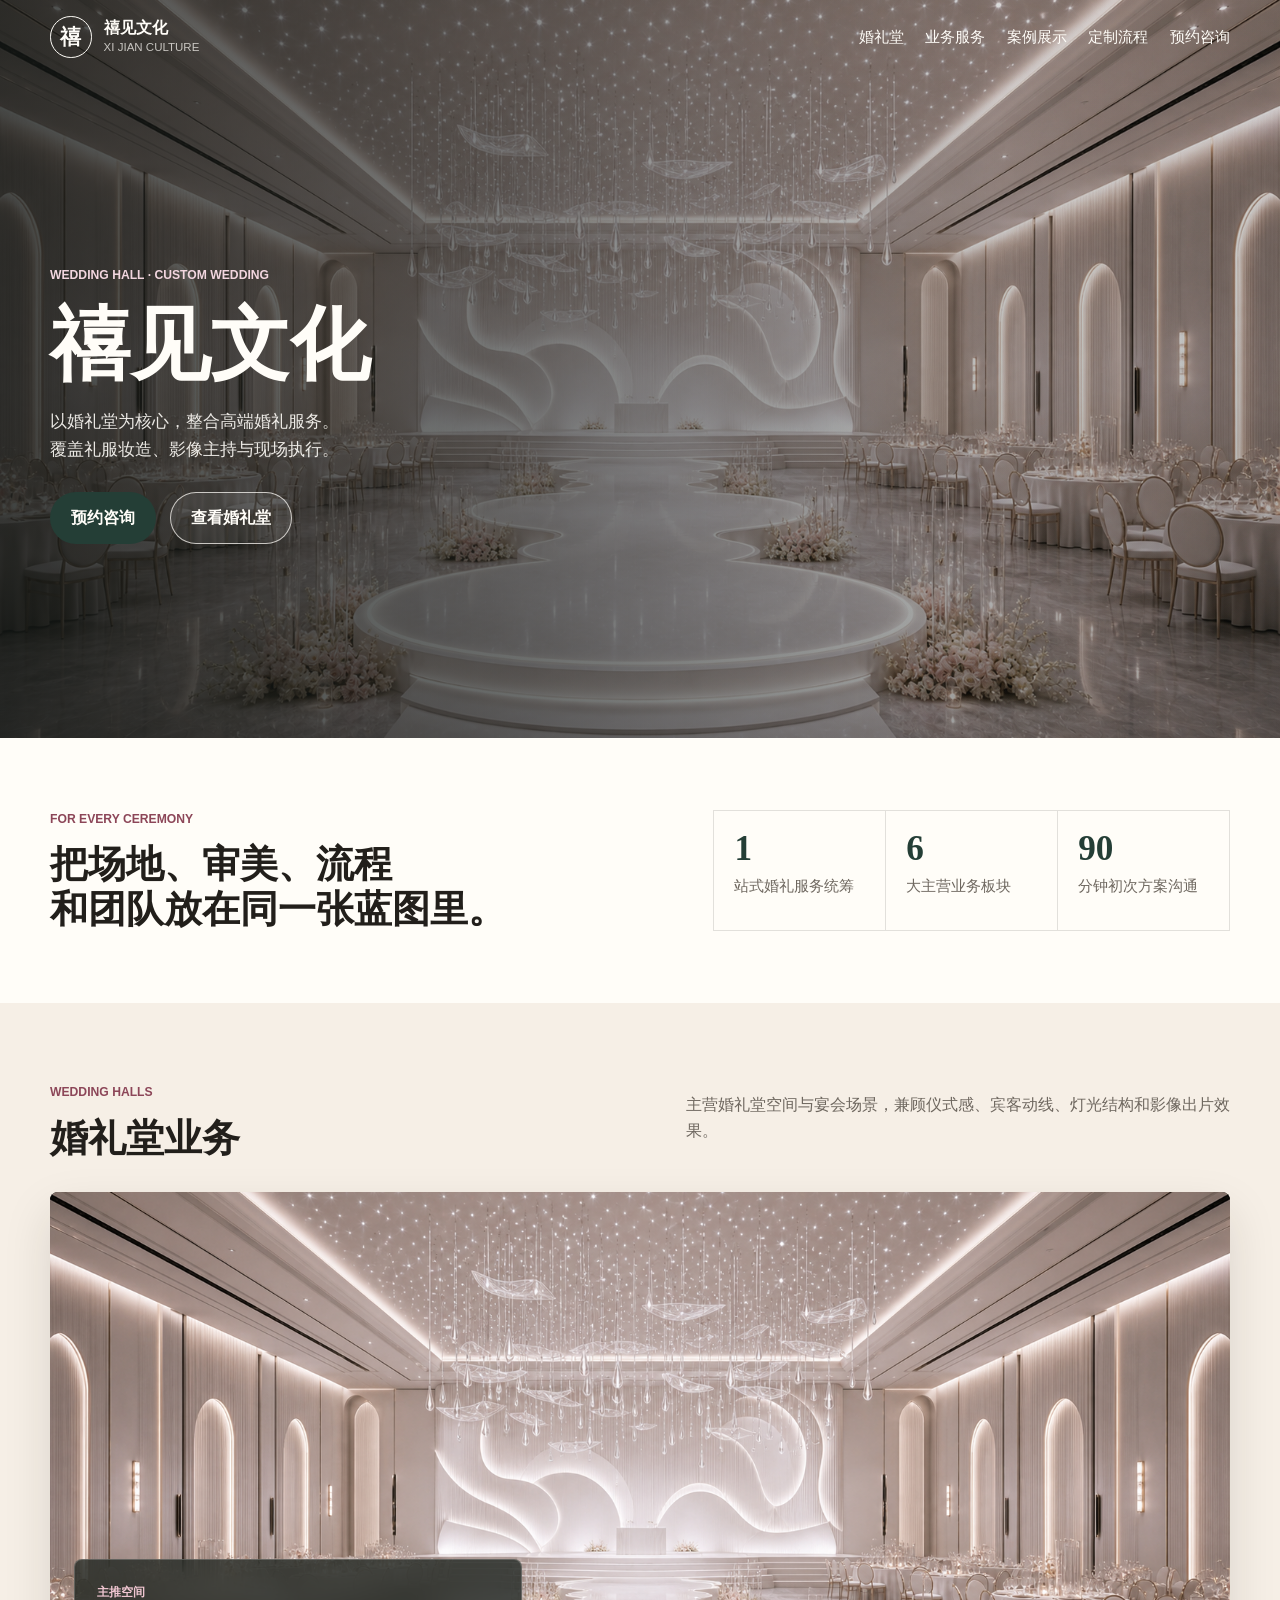
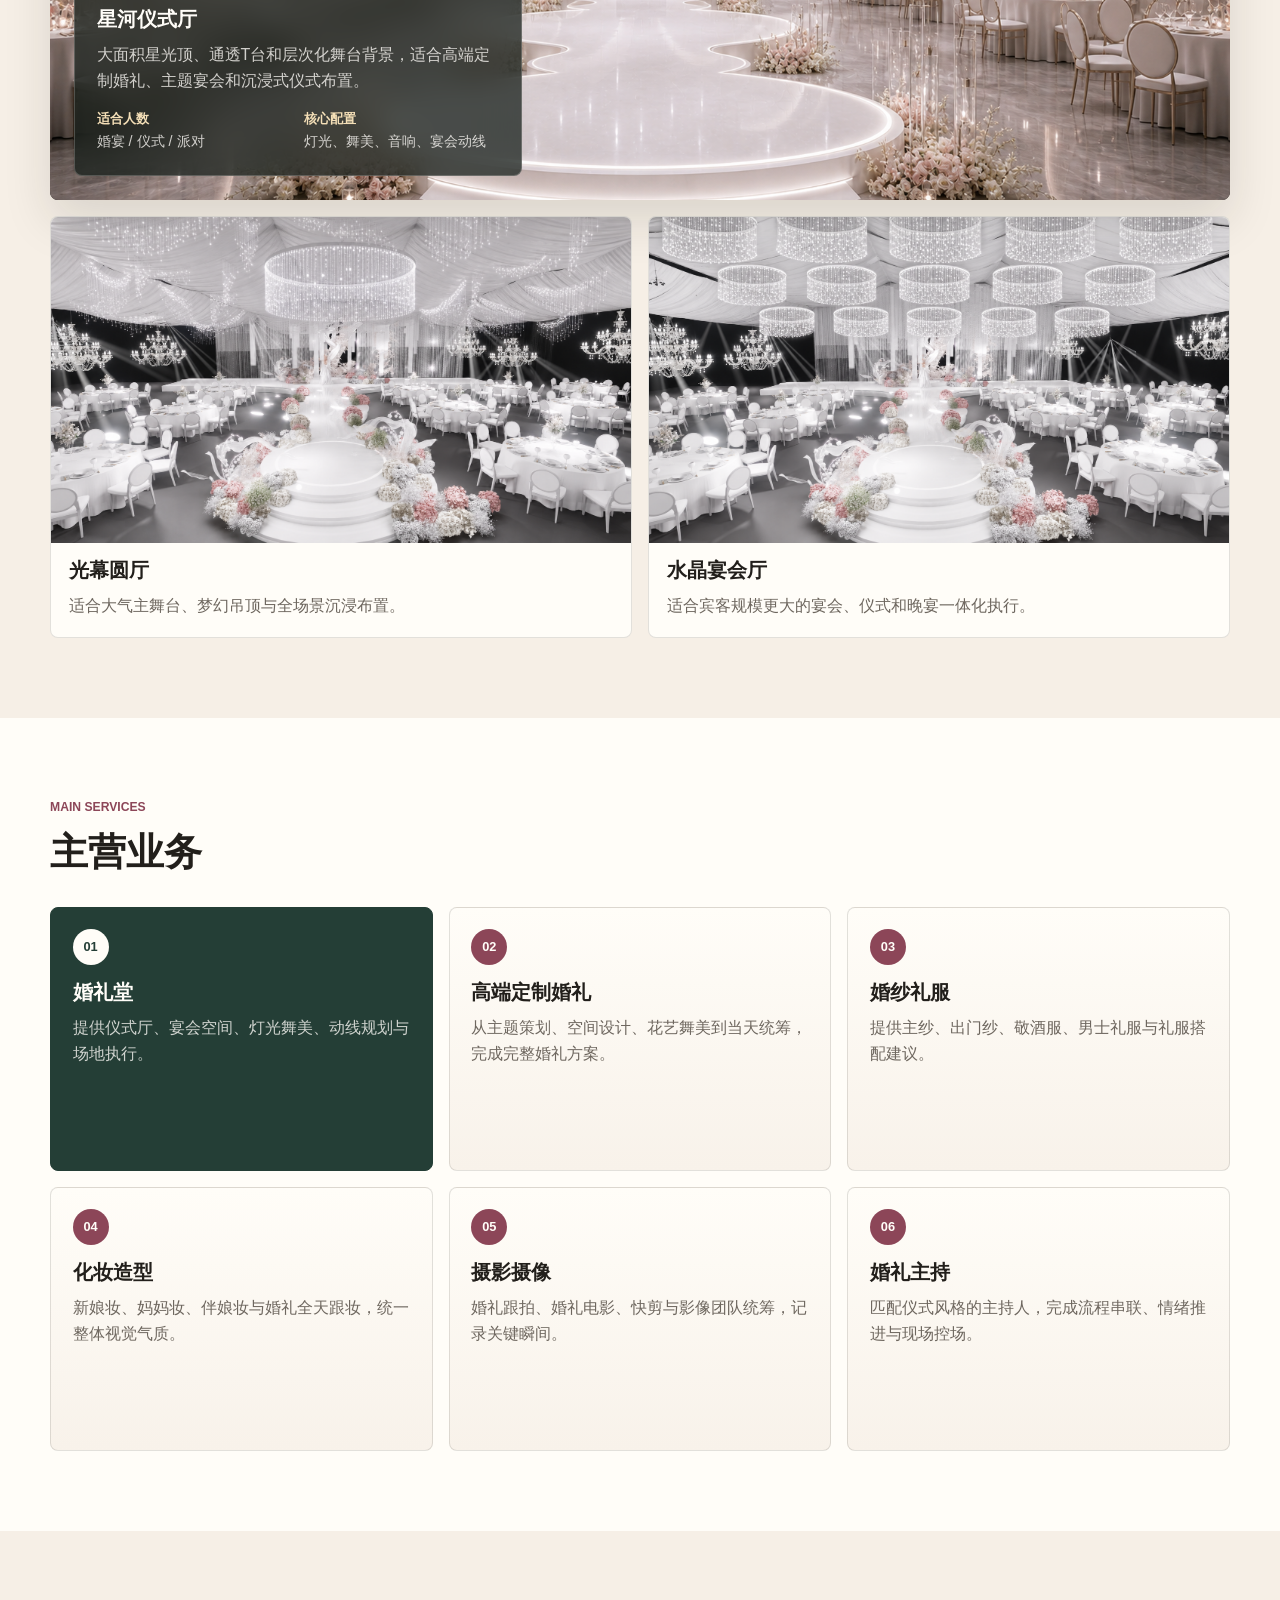
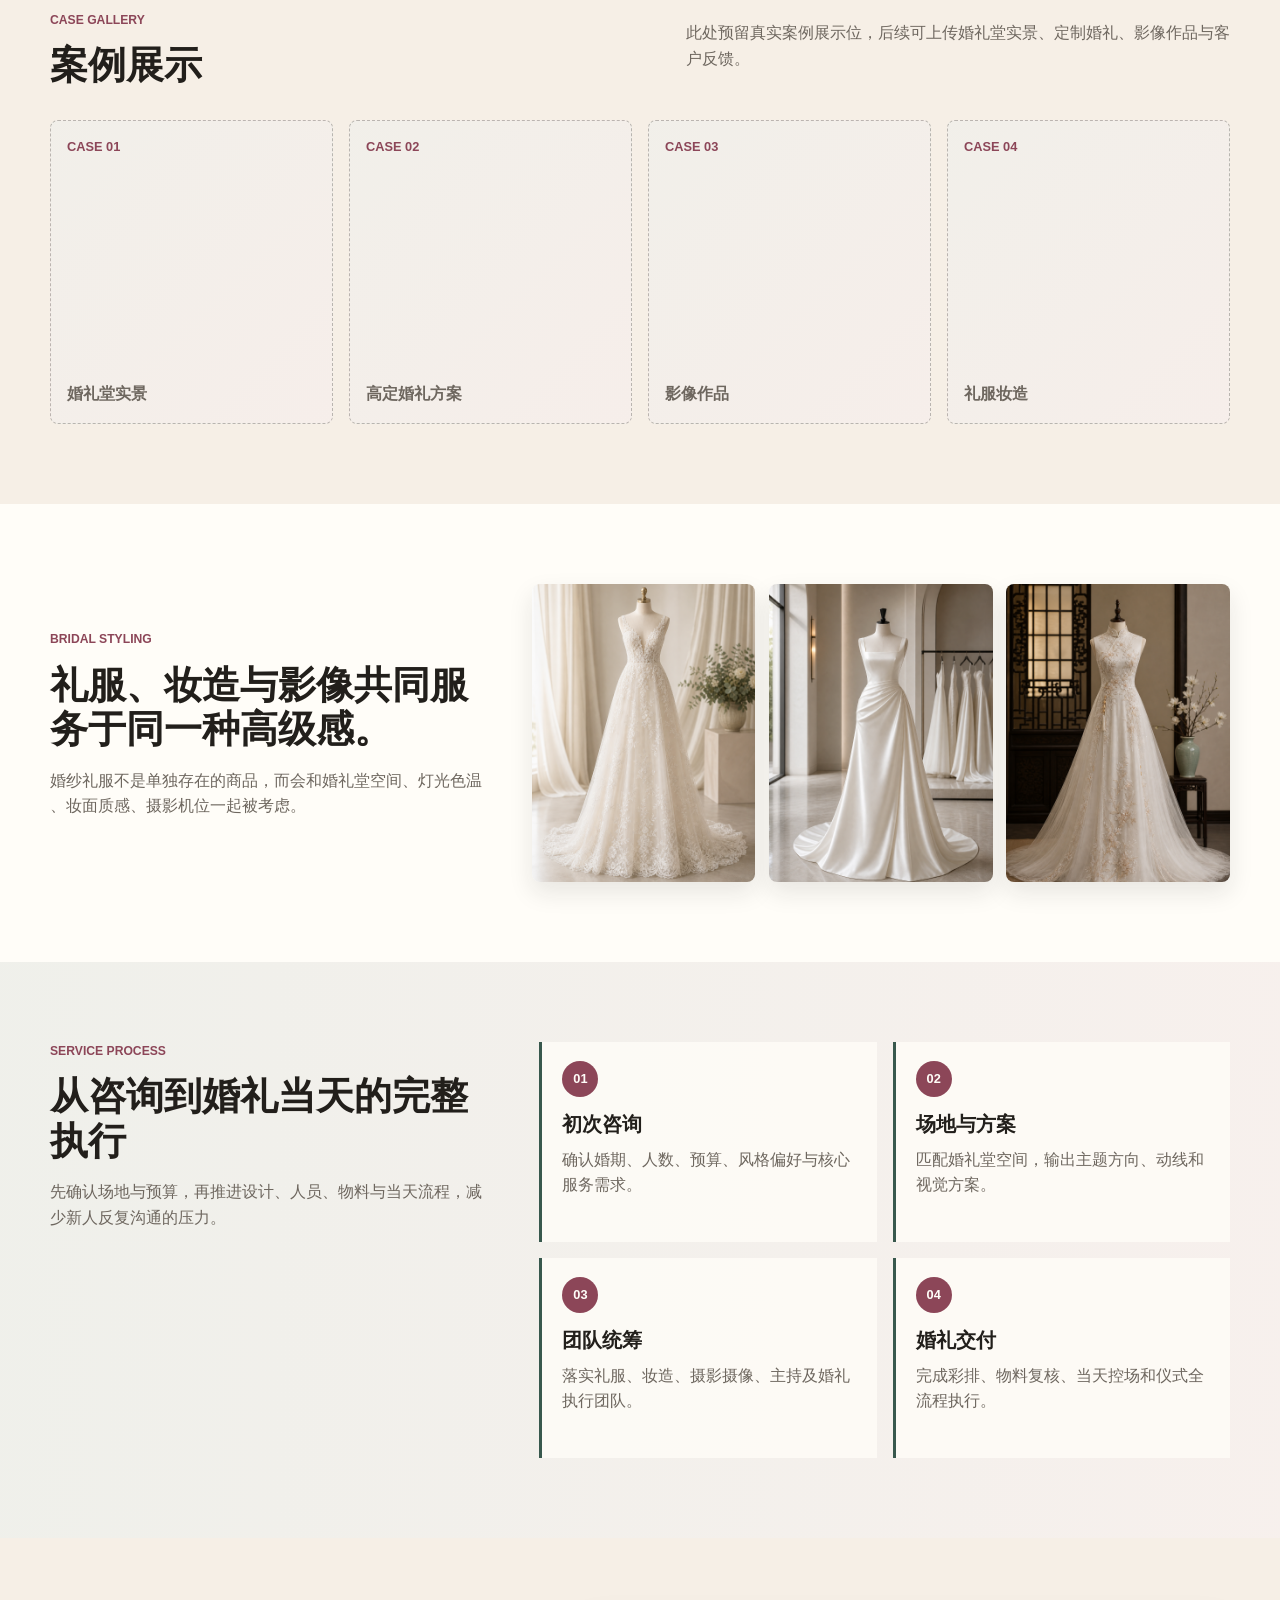
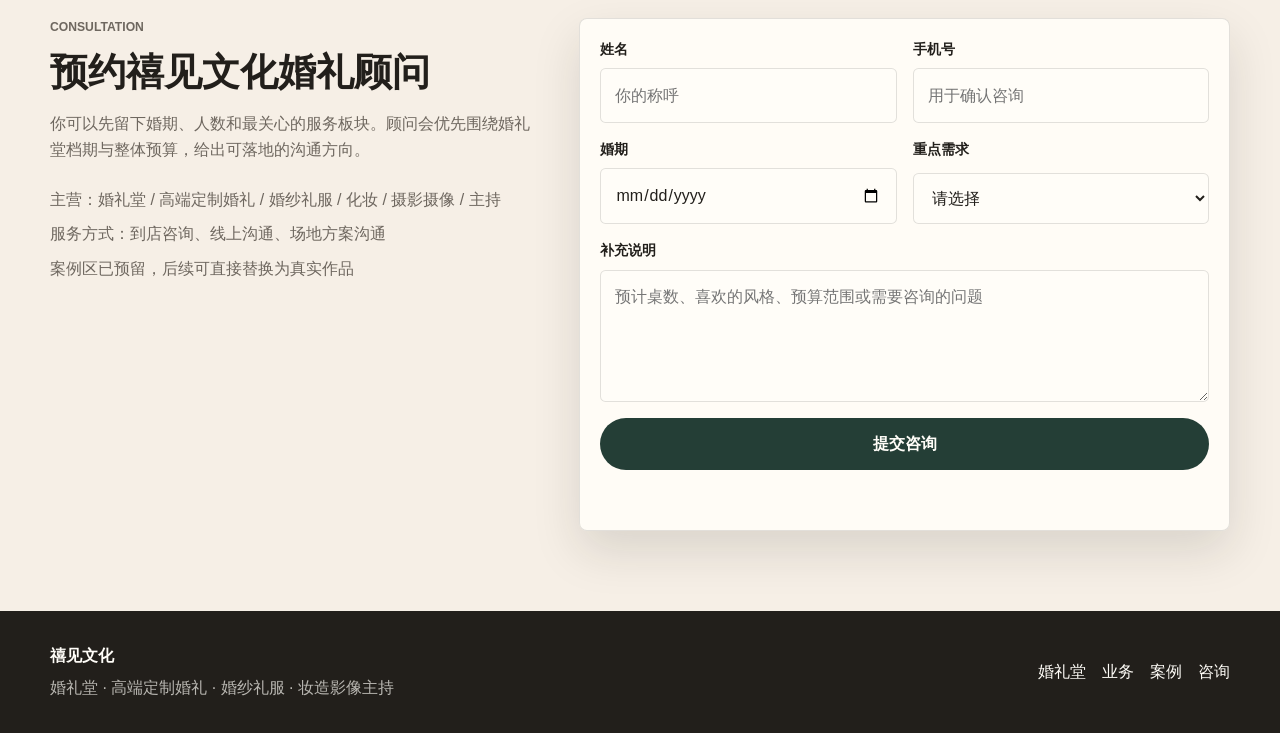
==== index.html @ c5f9b3da "Build Xijian Culture wedding website" ====
<!doctype html>
<html lang="zh-CN">
  <head>
    <meta charset="UTF-8" />
    <meta name="viewport" content="width=device-width, initial-scale=1.0" />
    <meta
      name="description"
      content="禧见文化官网，主营婚礼堂、高端定制婚礼、婚纱礼服、化妆、摄影摄像与婚礼主持。"
    />
    <title>禧见文化 | 婚礼堂与高端定制婚礼</title>
    <link rel="stylesheet" href="styles.css" />
  </head>
  <body>
    <header class="site-header" data-header>
      <a class="brand" href="#home" aria-label="禧见文化首页">
        <span class="brand-mark">禧</span>
        <span>
          <strong>禧见文化</strong>
          <small>XI JIAN CULTURE</small>
        </span>
      </a>

      <button class="nav-toggle" type="button" aria-label="打开导航" aria-expanded="false" data-nav-toggle>
        <span></span>
        <span></span>
      </button>

      <nav class="site-nav" data-nav>
        <a href="#venues">婚礼堂</a>
        <a href="#services">业务服务</a>
        <a href="#cases">案例展示</a>
        <a href="#process">定制流程</a>
        <a href="#appointment">预约咨询</a>
      </nav>
    </header>

    <main id="home">
      <section class="hero" aria-label="禧见文化婚礼堂">
        <div class="hero-media" aria-hidden="true"></div>
        <div class="hero-content">
          <p class="eyebrow">Wedding Hall · Custom Wedding</p>
          <h1>禧见文化</h1>
          <p class="hero-lead">
            <span>以婚礼堂为核心，整合高端婚礼服务。</span>
            <span>覆盖礼服妆造、影像主持与现场执行。</span>
          </p>
          <div class="hero-actions">
            <a class="button primary" href="#appointment">预约咨询</a>
            <a class="button ghost" href="#venues">查看婚礼堂</a>
          </div>
        </div>
      </section>

      <section class="intro section-wrap" aria-label="品牌定位">
        <div class="intro-copy">
          <p class="eyebrow">For Every Ceremony</p>
          <h2>
            <span>把场地、审美、流程</span>
            <span>和团队放在同一张蓝图里。</span>
          </h2>
        </div>
        <div class="intro-grid" aria-label="业务优势">
          <div>
            <strong>1</strong>
            <span>站式婚礼服务统筹</span>
          </div>
          <div>
            <strong>6</strong>
            <span>大主营业务板块</span>
          </div>
          <div>
            <strong>90</strong>
            <span>分钟初次方案沟通</span>
          </div>
        </div>
      </section>

      <section class="venues" id="venues">
        <div class="section-wrap">
          <div class="section-heading">
            <div>
              <p class="eyebrow">Wedding Halls</p>
              <h2>婚礼堂业务</h2>
            </div>
            <p class="section-note">
              主营婚礼堂空间与宴会场景，兼顾仪式感、宾客动线、灯光结构和影像出片效果。
            </p>
          </div>

          <div class="venue-feature">
            <img src="assets/wedding-hall-korean-acrylic-foam-clean-gpt-image2.png" alt="禧见文化婚礼堂主厅" />
            <div class="venue-panel">
              <span>主推空间</span>
              <h3>星河仪式厅</h3>
              <p>
                大面积星光顶、通透T台和层次化舞台背景，适合高端定制婚礼、主题宴会和沉浸式仪式布置。
              </p>
              <dl>
                <div>
                  <dt>适合人数</dt>
                  <dd>婚宴 / 仪式 / 派对</dd>
                </div>
                <div>
                  <dt>核心配置</dt>
                  <dd>灯光、舞美、音响、宴会动线</dd>
                </div>
              </dl>
            </div>
          </div>

          <div class="venue-grid">
            <article>
              <img src="assets/wedding-main-5m-round-irregular-fiber-lights.png" alt="圆形光幕婚礼堂场景" />
              <h3>光幕圆厅</h3>
              <p>适合大气主舞台、梦幻吊顶与全场景沉浸布置。</p>
            </article>
            <article>
              <img src="assets/wedding-18-round-fiber-optic-chandeliers-ai.png" alt="多组水晶吊灯婚礼堂" />
              <h3>水晶宴会厅</h3>
              <p>适合宾客规模更大的宴会、仪式和晚宴一体化执行。</p>
            </article>
          </div>
        </div>
      </section>

      <section class="services" id="services">
        <div class="section-wrap">
          <div class="section-heading compact">
            <p class="eyebrow">Main Services</p>
            <h2>主营业务</h2>
          </div>

          <div class="service-grid">
            <article class="service-card featured">
              <span class="service-icon">01</span>
              <h3>婚礼堂</h3>
              <p>提供仪式厅、宴会空间、灯光舞美、动线规划与场地执行。</p>
            </article>
            <article class="service-card">
              <span class="service-icon">02</span>
              <h3>高端定制婚礼</h3>
              <p>从主题策划、空间设计、花艺舞美到当天统筹，完成完整婚礼方案。</p>
            </article>
            <article class="service-card">
              <span class="service-icon">03</span>
              <h3>婚纱礼服</h3>
              <p>提供主纱、出门纱、敬酒服、男士礼服与礼服搭配建议。</p>
            </article>
            <article class="service-card">
              <span class="service-icon">04</span>
              <h3>化妆造型</h3>
              <p>新娘妆、妈妈妆、伴娘妆与婚礼全天跟妆，统一整体视觉气质。</p>
            </article>
            <article class="service-card">
              <span class="service-icon">05</span>
              <h3>摄影摄像</h3>
              <p>婚礼跟拍、婚礼电影、快剪与影像团队统筹，记录关键瞬间。</p>
            </article>
            <article class="service-card">
              <span class="service-icon">06</span>
              <h3>婚礼主持</h3>
              <p>匹配仪式风格的主持人，完成流程串联、情绪推进与现场控场。</p>
            </article>
          </div>
        </div>
      </section>

      <section class="cases" id="cases">
        <div class="section-wrap">
          <div class="section-heading">
            <div>
              <p class="eyebrow">Case Gallery</p>
              <h2>案例展示</h2>
            </div>
            <p class="section-note">此处预留真实案例展示位，后续可上传婚礼堂实景、定制婚礼、影像作品与客户反馈。</p>
          </div>

          <div class="case-grid" aria-label="案例预留展示位">
            <article class="case-placeholder">
              <span>CASE 01</span>
              <strong>婚礼堂实景</strong>
            </article>
            <article class="case-placeholder">
              <span>CASE 02</span>
              <strong>高定婚礼方案</strong>
            </article>
            <article class="case-placeholder">
              <span>CASE 03</span>
              <strong>影像作品</strong>
            </article>
            <article class="case-placeholder">
              <span>CASE 04</span>
              <strong>礼服妆造</strong>
            </article>
          </div>
        </div>
      </section>

      <section class="attire" aria-label="婚纱礼服展示">
        <div class="section-wrap attire-layout">
          <div>
            <p class="eyebrow">Bridal Styling</p>
            <h2>礼服、妆造与影像共同服务于同一种高级感。</h2>
            <p class="section-note">
              婚纱礼服不是单独存在的商品，而会和婚礼堂空间、灯光色温、妆面质感、摄影机位一起被考虑。
            </p>
          </div>
          <div class="attire-strip">
            <img src="assets/collection-lace.png" alt="蕾丝婚纱礼服" />
            <img src="assets/collection-satin.png" alt="缎面婚纱礼服" />
            <img src="assets/collection-oriental.png" alt="东方风格婚纱礼服" />
          </div>
        </div>
      </section>

      <section class="process" id="process">
        <div class="section-wrap process-layout">
          <div>
            <p class="eyebrow">Service Process</p>
            <h2>从咨询到婚礼当天的完整执行</h2>
            <p class="section-note">
              先确认场地与预算，再推进设计、人员、物料与当天流程，减少新人反复沟通的压力。
            </p>
          </div>
          <div class="timeline">
            <div class="timeline-item">
              <span>01</span>
              <h3>初次咨询</h3>
              <p>确认婚期、人数、预算、风格偏好与核心服务需求。</p>
            </div>
            <div class="timeline-item">
              <span>02</span>
              <h3>场地与方案</h3>
              <p>匹配婚礼堂空间，输出主题方向、动线和视觉方案。</p>
            </div>
            <div class="timeline-item">
              <span>03</span>
              <h3>团队统筹</h3>
              <p>落实礼服、妆造、摄影摄像、主持及婚礼执行团队。</p>
            </div>
            <div class="timeline-item">
              <span>04</span>
              <h3>婚礼交付</h3>
              <p>完成彩排、物料复核、当天控场和仪式全流程执行。</p>
            </div>
          </div>
        </div>
      </section>

      <section class="appointment" id="appointment">
        <div class="section-wrap appointment-layout">
          <div class="appointment-copy">
            <p class="eyebrow">Consultation</p>
            <h2>预约禧见文化婚礼顾问</h2>
            <p>
              你可以先留下婚期、人数和最关心的服务板块。顾问会优先围绕婚礼堂档期与整体预算，给出可落地的沟通方向。
            </p>
            <ul>
              <li>主营：婚礼堂 / 高端定制婚礼 / 婚纱礼服 / 化妆 / 摄影摄像 / 主持</li>
              <li>服务方式：到店咨询、线上沟通、场地方案沟通</li>
              <li>案例区已预留，后续可直接替换为真实作品</li>
            </ul>
          </div>

          <form class="booking-form" data-booking-form>
            <label>
              <span>姓名</span>
              <input type="text" name="name" autocomplete="name" placeholder="你的称呼" required />
            </label>
            <label>
              <span>手机号</span>
              <input type="tel" name="phone" autocomplete="tel" placeholder="用于确认咨询" required />
            </label>
            <label>
              <span>婚期</span>
              <input type="date" name="weddingDate" required />
            </label>
            <label>
              <span>重点需求</span>
              <select name="service" required>
                <option value="">请选择</option>
                <option>婚礼堂</option>
                <option>高端定制婚礼</option>
                <option>婚纱礼服</option>
                <option>化妆造型</option>
                <option>摄影摄像</option>
                <option>婚礼主持</option>
                <option>一站式婚礼服务</option>
              </select>
            </label>
            <label class="wide">
              <span>补充说明</span>
              <textarea name="message" rows="4" placeholder="预计桌数、喜欢的风格、预算范围或需要咨询的问题"></textarea>
            </label>
            <button class="button primary wide" type="submit">提交咨询</button>
            <p class="form-status" role="status" aria-live="polite" data-form-status></p>
          </form>
        </div>
      </section>
    </main>

    <footer class="site-footer">
      <div class="section-wrap footer-layout">
        <div>
          <strong>禧见文化</strong>
          <p>婚礼堂 · 高端定制婚礼 · 婚纱礼服 · 妆造影像主持</p>
        </div>
        <div class="footer-links">
          <a href="#venues">婚礼堂</a>
          <a href="#services">业务</a>
          <a href="#cases">案例</a>
          <a href="#appointment">咨询</a>
        </div>
      </div>
    </footer>

    <script src="script.js"></script>
  </body>
</html>
---- styles.css ----
:root {
  --paper: #fffdf8;
  --warm: #f6efe6;
  --ink: #221f1b;
  --muted: #6e675f;
  --line: rgba(34, 31, 27, 0.13);
  --jade: #38584d;
  --jade-deep: #243e36;
  --wine: #8c4658;
  --gold: #b78a48;
  --mist: #e7ece8;
  --shadow: 0 1.25rem 3rem rgba(34, 31, 27, 0.13);
}

* {
  box-sizing: border-box;
}

html {
  scroll-behavior: smooth;
}

body {
  margin: 0;
  color: var(--ink);
  background: var(--paper);
  font-family:
    "Microsoft YaHei",
    "PingFang SC",
    "Noto Sans CJK SC",
    Arial,
    sans-serif;
  line-height: 1.62;
  overflow-x: hidden;
}

body,
h1,
h2,
h3,
p,
a,
button,
span,
li,
dd,
dt {
  line-break: anywhere;
  overflow-wrap: anywhere;
}

img {
  display: block;
  max-width: 100%;
}

a {
  color: inherit;
  text-decoration: none;
}

button,
input,
select,
textarea {
  font: inherit;
}

.site-header {
  position: fixed;
  top: 0;
  left: 0;
  right: 0;
  z-index: 20;
  display: flex;
  align-items: center;
  justify-content: space-between;
  gap: 1.5rem;
  padding: 1rem max(1.25rem, calc((100vw - 1180px) / 2));
  color: var(--paper);
  transition:
    background 180ms ease,
    color 180ms ease,
    box-shadow 180ms ease;
}

.site-header.scrolled,
.site-header.open {
  color: var(--ink);
  background: rgba(255, 253, 248, 0.94);
  box-shadow: 0 0.5rem 1.5rem rgba(34, 31, 27, 0.08);
  backdrop-filter: blur(18px);
}

.brand {
  display: inline-flex;
  align-items: center;
  gap: 0.75rem;
  min-width: 0;
}

.brand-mark {
  display: grid;
  width: 2.6rem;
  height: 2.6rem;
  place-items: center;
  border: 1px solid currentColor;
  border-radius: 50%;
  font-family: "Songti SC", "SimSun", serif;
  font-size: 1.3rem;
  font-weight: 700;
}

.brand strong,
.brand small {
  display: block;
  line-height: 1.15;
}

.brand small {
  margin-top: 0.22rem;
  color: currentColor;
  font-size: 0.72rem;
  opacity: 0.72;
}

.site-nav {
  display: flex;
  align-items: center;
  gap: 1.35rem;
  font-size: 0.93rem;
}

.site-nav a {
  position: relative;
  padding: 0.25rem 0;
}

.site-nav a::after {
  position: absolute;
  left: 0;
  right: 0;
  bottom: -0.15rem;
  height: 1px;
  background: currentColor;
  content: "";
  transform: scaleX(0);
  transform-origin: right;
  transition: transform 180ms ease;
}

.site-nav a:hover::after,
.site-nav a:focus-visible::after {
  transform: scaleX(1);
  transform-origin: left;
}

.nav-toggle {
  position: relative;
  display: none;
  width: 2.75rem;
  height: 2.75rem;
  align-items: center;
  justify-content: center;
  border: 1px solid currentColor;
  border-radius: 50%;
  color: inherit;
  background: transparent;
  cursor: pointer;
  appearance: none;
  -webkit-tap-highlight-color: transparent;
}

.nav-toggle span {
  position: absolute;
  left: 50%;
  top: 50%;
  display: block;
  width: 1.25rem;
  height: 2px;
  background: currentColor;
  transition: transform 160ms ease;
}

.nav-toggle span:first-child {
  transform: translate(-50%, -0.24rem);
}

.nav-toggle span:last-child {
  transform: translate(-50%, 0.24rem);
}

.site-header.open .nav-toggle span:first-child {
  transform: translate(-50%, 0) rotate(45deg);
}

.site-header.open .nav-toggle span:last-child {
  transform: translate(-50%, 0) rotate(-45deg);
}

.nav-toggle:focus {
  outline: none;
}

.nav-toggle:focus-visible {
  outline: 2px solid var(--gold);
  outline-offset: 3px;
}

.hero {
  position: relative;
  display: grid;
  min-height: 82svh;
  overflow: hidden;
  color: var(--paper);
  isolation: isolate;
}

section[id] {
  scroll-margin-top: 5.25rem;
}

.hero-media {
  position: absolute;
  inset: 0;
  z-index: -2;
  background-image: url("assets/wedding-hall-korean-acrylic-foam-clean-gpt-image2.png");
  background-position: center;
  background-size: cover;
}

.hero::after {
  position: absolute;
  inset: 0;
  z-index: -1;
  background:
    linear-gradient(90deg, rgba(20, 24, 22, 0.76) 0%, rgba(20, 24, 22, 0.48) 42%, rgba(20, 24, 22, 0.12) 78%),
    linear-gradient(0deg, rgba(20, 24, 22, 0.3), rgba(20, 24, 22, 0.04));
  content: "";
}

.hero-content {
  align-self: center;
  width: min(1180px, calc(100% - 2.5rem));
  margin: 0 auto;
  padding-top: 4.5rem;
}

.hero-content > * {
  max-width: min(45rem, 100%);
}

.eyebrow {
  margin: 0 0 0.8rem;
  color: var(--wine);
  font-size: 0.76rem;
  font-weight: 800;
  letter-spacing: 0;
  text-transform: uppercase;
}

.hero .eyebrow {
  color: #f2d6df;
}

h1,
h2,
h3,
p,
dl,
dd {
  margin-top: 0;
}

h1,
h2,
h3 {
  line-height: 1.18;
}

h1 {
  margin-bottom: 1rem;
  font-family: "Songti SC", Georgia, "Times New Roman", serif;
  font-size: 5rem;
  font-weight: 700;
}

h2 {
  margin-bottom: 1rem;
  font-size: 2.35rem;
  font-weight: 700;
}

h3 {
  margin-bottom: 0.65rem;
  font-size: 1.22rem;
}

.hero-content p:not(.eyebrow) {
  margin-bottom: 1.7rem;
  color: rgba(255, 253, 248, 0.9);
  font-size: 1.08rem;
}

.hero-lead span,
.intro-copy h2 span {
  display: block;
}

.hero-actions {
  display: flex;
  flex-wrap: wrap;
  gap: 0.85rem;
}

.button {
  display: inline-flex;
  min-height: 3rem;
  align-items: center;
  justify-content: center;
  border: 1px solid transparent;
  border-radius: 999px;
  padding: 0.78rem 1.25rem;
  cursor: pointer;
  font-weight: 800;
  transition:
    transform 180ms ease,
    background 180ms ease,
    border-color 180ms ease;
}

.button:hover,
.button:focus-visible {
  transform: translateY(-2px);
}

.button.primary {
  color: var(--paper);
  background: var(--jade-deep);
}

.button.ghost {
  color: var(--paper);
  border-color: rgba(255, 253, 248, 0.72);
  background: rgba(255, 253, 248, 0.08);
}

.section-wrap {
  width: min(1180px, calc(100% - 2.5rem));
  margin: 0 auto;
}

.intro {
  display: grid;
  grid-template-columns: minmax(0, 1.1fr) minmax(21rem, 0.9fr);
  gap: 2rem;
  padding: 4.5rem 0;
}

.intro-copy,
.section-heading,
.venue-panel,
.service-card,
.case-placeholder,
.appointment-copy,
.booking-form,
.site-footer {
  min-width: 0;
}

.intro-copy h2 {
  max-width: 48rem;
  margin: 0;
}

.intro-grid {
  display: grid;
  grid-template-columns: repeat(3, 1fr);
  border-top: 1px solid var(--line);
  border-left: 1px solid var(--line);
}

.intro-grid div {
  min-width: 0;
  padding: 1.25rem;
  border-right: 1px solid var(--line);
  border-bottom: 1px solid var(--line);
}

.intro-grid strong {
  display: block;
  color: var(--jade-deep);
  font-family: Georgia, "Times New Roman", serif;
  font-size: 2.2rem;
  line-height: 1;
}

.intro-grid span {
  display: block;
  margin-top: 0.55rem;
  color: var(--muted);
  font-size: 0.92rem;
}

.venues,
.cases,
.appointment {
  background: var(--warm);
}

.venues,
.services,
.cases,
.attire,
.process,
.appointment {
  padding: 5rem 0;
}

.section-heading {
  display: flex;
  align-items: end;
  justify-content: space-between;
  gap: 1.5rem;
  margin-bottom: 2rem;
}

.section-heading h2 {
  margin: 0;
}

.section-heading.compact {
  display: block;
}

.section-note {
  max-width: 34rem;
  color: var(--muted);
}

.venue-feature {
  position: relative;
  display: grid;
  grid-template-columns: minmax(0, 1fr);
  overflow: hidden;
  border-radius: 0.5rem;
  background: var(--ink);
  box-shadow: var(--shadow);
}

.venue-feature img {
  width: 100%;
  min-height: 28rem;
  max-height: 38rem;
  object-fit: cover;
}

.venue-panel {
  position: absolute;
  left: 1.5rem;
  bottom: 1.5rem;
  width: min(28rem, calc(100% - 3rem));
  border: 1px solid rgba(255, 253, 248, 0.2);
  border-radius: 0.5rem;
  padding: 1.35rem;
  color: var(--paper);
  background: rgba(23, 31, 28, 0.74);
  backdrop-filter: blur(16px);
}

.venue-panel span,
.collection-body span {
  display: block;
  margin-bottom: 0.4rem;
  color: #f0c6d1;
  font-size: 0.78rem;
  font-weight: 800;
}

.venue-panel p,
.venue-panel dd {
  color: rgba(255, 253, 248, 0.78);
}

.venue-panel dl {
  display: grid;
  grid-template-columns: repeat(2, minmax(0, 1fr));
  gap: 0.75rem;
  margin-bottom: 0;
}

.venue-panel dt {
  color: #f4dfb7;
  font-size: 0.8rem;
  font-weight: 800;
}

.venue-panel dd {
  margin-left: 0;
  font-size: 0.9rem;
}

.venue-grid {
  display: grid;
  grid-template-columns: repeat(2, minmax(0, 1fr));
  gap: 1rem;
  margin-top: 1rem;
}

.venue-grid article {
  overflow: hidden;
  border: 1px solid var(--line);
  border-radius: 0.5rem;
  background: var(--paper);
}

.venue-grid img {
  width: 100%;
  aspect-ratio: 16 / 9;
  object-fit: cover;
}

.venue-grid h3,
.venue-grid p {
  margin-inline: 1.1rem;
}

.venue-grid h3 {
  margin-top: 1rem;
}

.venue-grid p {
  margin-bottom: 1.15rem;
  color: var(--muted);
}

.services {
  background: var(--paper);
}

.service-grid {
  display: grid;
  grid-template-columns: repeat(3, minmax(0, 1fr));
  gap: 1rem;
}

.service-card {
  display: flex;
  min-height: 16.5rem;
  flex-direction: column;
  border: 1px solid var(--line);
  border-radius: 0.5rem;
  padding: 1.35rem;
  background: linear-gradient(180deg, #fffdf8, #f8f2ea);
}

.service-card.featured {
  color: var(--paper);
  border-color: var(--jade-deep);
  background: var(--jade-deep);
}

.service-card p {
  color: var(--muted);
}

.service-card.featured p {
  color: rgba(255, 253, 248, 0.78);
}

.service-icon,
.timeline-item span {
  display: inline-flex;
  width: 2.25rem;
  height: 2.25rem;
  align-items: center;
  justify-content: center;
  margin-bottom: 1rem;
  border-radius: 50%;
  color: var(--paper);
  background: var(--wine);
  font-size: 0.8rem;
  font-weight: 800;
}

.service-card.featured .service-icon {
  color: var(--jade-deep);
  background: var(--paper);
}

.case-grid {
  display: grid;
  grid-template-columns: repeat(4, minmax(0, 1fr));
  gap: 1rem;
}

.case-placeholder {
  display: flex;
  min-height: 19rem;
  flex-direction: column;
  justify-content: space-between;
  border: 1px dashed rgba(34, 31, 27, 0.28);
  border-radius: 0.5rem;
  padding: 1rem;
  background:
    linear-gradient(135deg, rgba(56, 88, 77, 0.06), rgba(140, 70, 88, 0.06)),
    rgba(255, 253, 248, 0.72);
}

.case-placeholder span {
  color: var(--wine);
  font-size: 0.8rem;
  font-weight: 800;
}

.case-placeholder strong {
  color: var(--muted);
  font-size: 1rem;
}

.attire {
  background: var(--paper);
}

.attire-layout {
  display: grid;
  grid-template-columns: 0.78fr 1.22fr;
  gap: 2.2rem;
  align-items: center;
}

.attire-strip {
  display: grid;
  grid-template-columns: repeat(3, minmax(0, 1fr));
  gap: 0.85rem;
}

.attire-strip img {
  width: 100%;
  aspect-ratio: 3 / 4;
  border-radius: 0.5rem;
  object-fit: cover;
  box-shadow: 0 0.65rem 1.5rem rgba(34, 31, 27, 0.1);
}

.process {
  background:
    linear-gradient(90deg, rgba(56, 88, 77, 0.08), rgba(140, 70, 88, 0.07)),
    var(--paper);
}

.process-layout {
  display: grid;
  grid-template-columns: 0.78fr 1.22fr;
  gap: 3rem;
}

.timeline {
  display: grid;
  grid-template-columns: repeat(2, minmax(0, 1fr));
  gap: 1rem;
}

.timeline-item {
  min-height: 12.5rem;
  border-left: 3px solid var(--jade);
  padding: 1.2rem 1.25rem;
  background: rgba(255, 253, 248, 0.8);
}

.timeline-item p {
  color: var(--muted);
}

.appointment-layout {
  display: grid;
  grid-template-columns: 0.85fr 1.15fr;
  gap: 3rem;
  align-items: start;
}

.appointment-copy {
  position: sticky;
  top: 6rem;
}

.appointment-copy p,
.appointment-copy li,
.site-footer p {
  color: var(--muted);
}

.appointment-copy ul {
  margin: 1.5rem 0 0;
  padding: 0;
  list-style: none;
}

.appointment-copy li + li {
  margin-top: 0.55rem;
}

.booking-form {
  display: grid;
  grid-template-columns: repeat(2, minmax(0, 1fr));
  gap: 1rem;
  border: 1px solid var(--line);
  border-radius: 0.5rem;
  padding: 1.25rem;
  background: rgba(255, 253, 248, 0.92);
  box-shadow: var(--shadow);
}

.booking-form label {
  display: grid;
  gap: 0.45rem;
}

.booking-form span {
  font-size: 0.86rem;
  font-weight: 800;
}

.booking-form input,
.booking-form select,
.booking-form textarea {
  width: 100%;
  border: 1px solid var(--line);
  border-radius: 0.35rem;
  padding: 0.82rem 0.9rem;
  color: var(--ink);
  background: var(--paper);
  outline: none;
}

.booking-form textarea {
  resize: vertical;
}

.booking-form input:focus,
.booking-form select:focus,
.booking-form textarea:focus {
  border-color: var(--jade);
  box-shadow: 0 0 0 3px rgba(56, 88, 77, 0.16);
}

.wide {
  grid-column: 1 / -1;
}

.form-status {
  grid-column: 1 / -1;
  min-height: 1.5rem;
  margin: 0;
  color: var(--jade-deep);
  font-weight: 800;
}

.site-footer {
  padding: 2rem 0;
  color: var(--paper);
  background: var(--ink);
}

.footer-layout {
  display: flex;
  align-items: center;
  justify-content: space-between;
  gap: 1rem;
}

.site-footer p {
  margin: 0.35rem 0 0;
  color: rgba(255, 253, 248, 0.68);
}

.footer-links {
  display: flex;
  gap: 1rem;
}

@media (max-width: 980px) {
  .site-header {
    padding-inline: 1rem;
  }

  .nav-toggle {
    display: inline-flex;
  }

  .site-nav {
    position: absolute;
    top: calc(100% + 0.6rem);
    left: 1rem;
    right: 1rem;
    display: none;
    flex-direction: column;
    align-items: stretch;
    gap: 0;
    border: 1px solid var(--line);
    border-radius: 0.5rem;
    padding: 0.4rem;
    color: var(--ink);
    background: rgba(255, 253, 248, 0.96);
    box-shadow: var(--shadow);
  }

  .site-header.open .site-nav {
    display: flex;
  }

  .site-nav a {
    padding: 0.85rem 0.95rem;
  }

  .hero {
    min-height: 84svh;
  }

  .hero-media {
    background-position: 58% center;
  }

  .hero::after {
    background: linear-gradient(90deg, rgba(20, 24, 22, 0.8), rgba(20, 24, 22, 0.35));
  }

  h1 {
    font-size: 3.35rem;
  }

  h2 {
    font-size: 1.95rem;
  }

  .intro,
  .attire-layout,
  .process-layout,
  .appointment-layout {
    grid-template-columns: 1fr;
  }

  .intro-grid,
  .service-grid {
    grid-template-columns: repeat(2, minmax(0, 1fr));
  }

  .case-grid {
    grid-template-columns: repeat(2, minmax(0, 1fr));
  }

  .section-heading {
    display: block;
  }

  .appointment-copy {
    position: static;
  }
}

@media (max-width: 680px) {
  .site-header {
    padding-block: 0.75rem;
  }

  .brand strong {
    font-size: 0.95rem;
  }

  .brand small {
    font-size: 0.66rem;
  }

  .brand-mark {
    width: 2.2rem;
    height: 2.2rem;
  }

  .hero {
    min-height: 86svh;
  }

  .hero-content {
    width: min(1180px, calc(100% - 2rem));
  }

  h1 {
    font-size: 2.85rem;
  }

  h2 {
    font-size: 1.55rem;
  }

  .hero-content p:not(.eyebrow) {
    font-size: 0.98rem;
    word-break: keep-all;
  }

  .hero-actions {
    align-items: stretch;
    flex-direction: column;
  }

  .intro,
  .venues,
  .services,
  .cases,
  .attire,
  .process,
  .appointment {
    padding-block: 3.35rem;
  }

  .section-wrap {
    width: min(1180px, calc(100% - 2rem));
  }

  .intro-copy h2,
  .section-note,
  .appointment-copy p,
  .appointment-copy li {
    max-width: 100%;
    word-break: keep-all;
  }

  .intro-grid,
  .venue-grid,
  .service-grid,
  .case-grid,
  .timeline,
  .booking-form {
    grid-template-columns: 1fr;
  }

  .venue-feature img {
    min-height: 30rem;
  }

  .venue-panel {
    left: 1rem;
    right: 1rem;
    bottom: 1rem;
    width: auto;
    padding: 1rem;
  }

  .venue-panel dl,
  .attire-strip {
    grid-template-columns: 1fr;
  }

  .case-placeholder {
    min-height: 12rem;
  }

  .footer-layout {
    align-items: flex-start;
    flex-direction: column;
  }
}
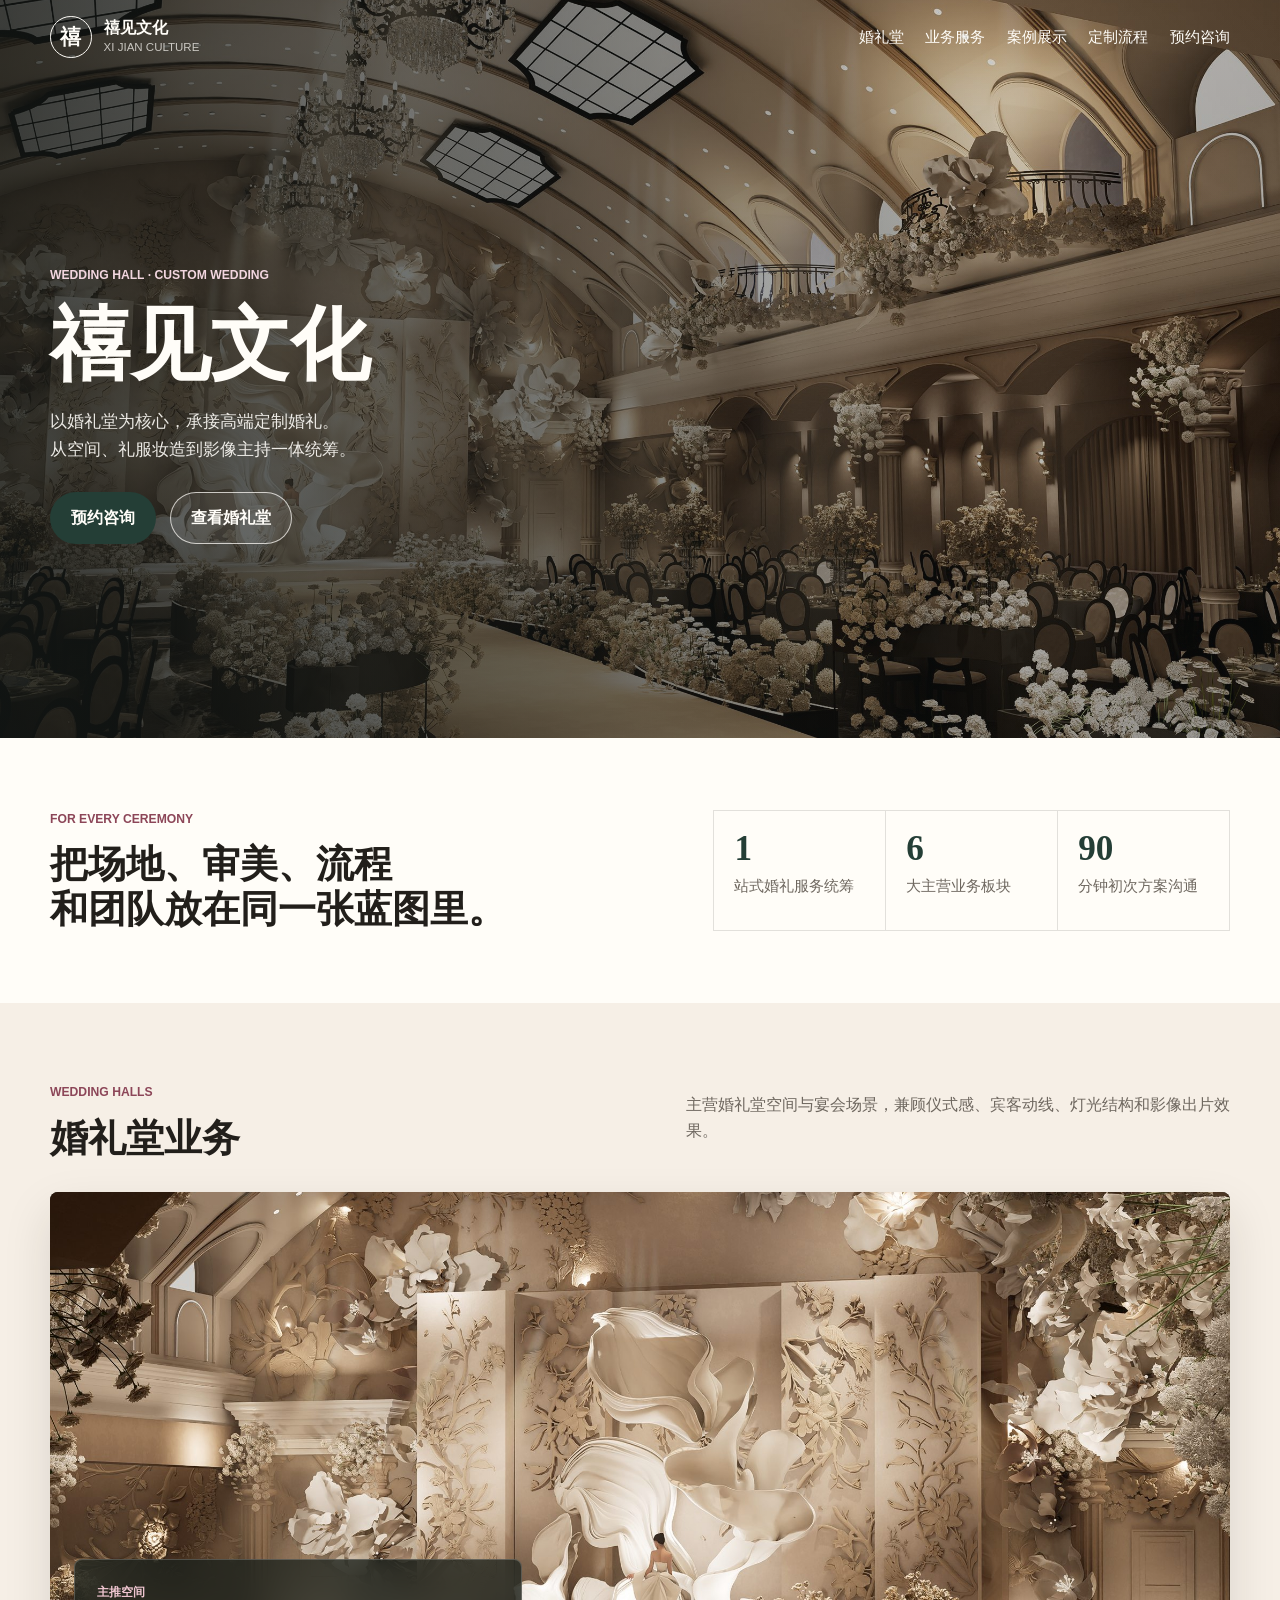
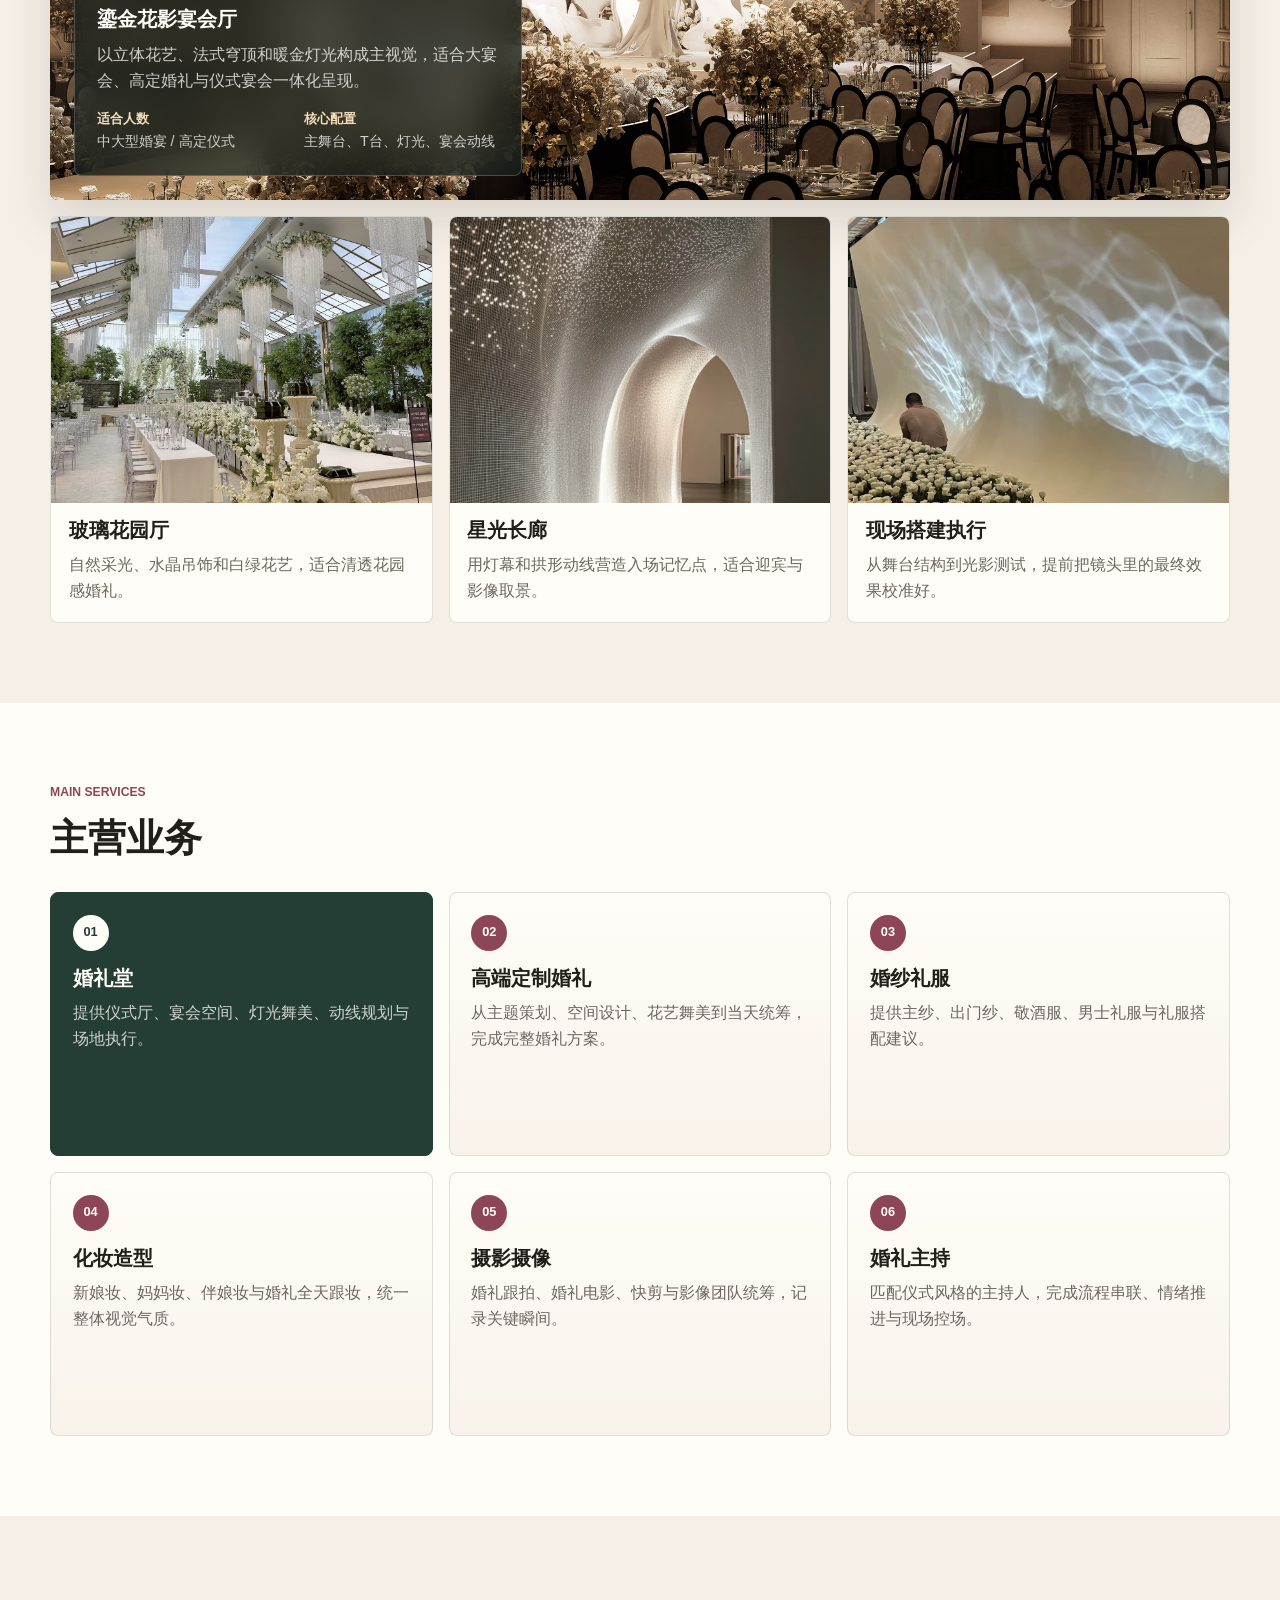
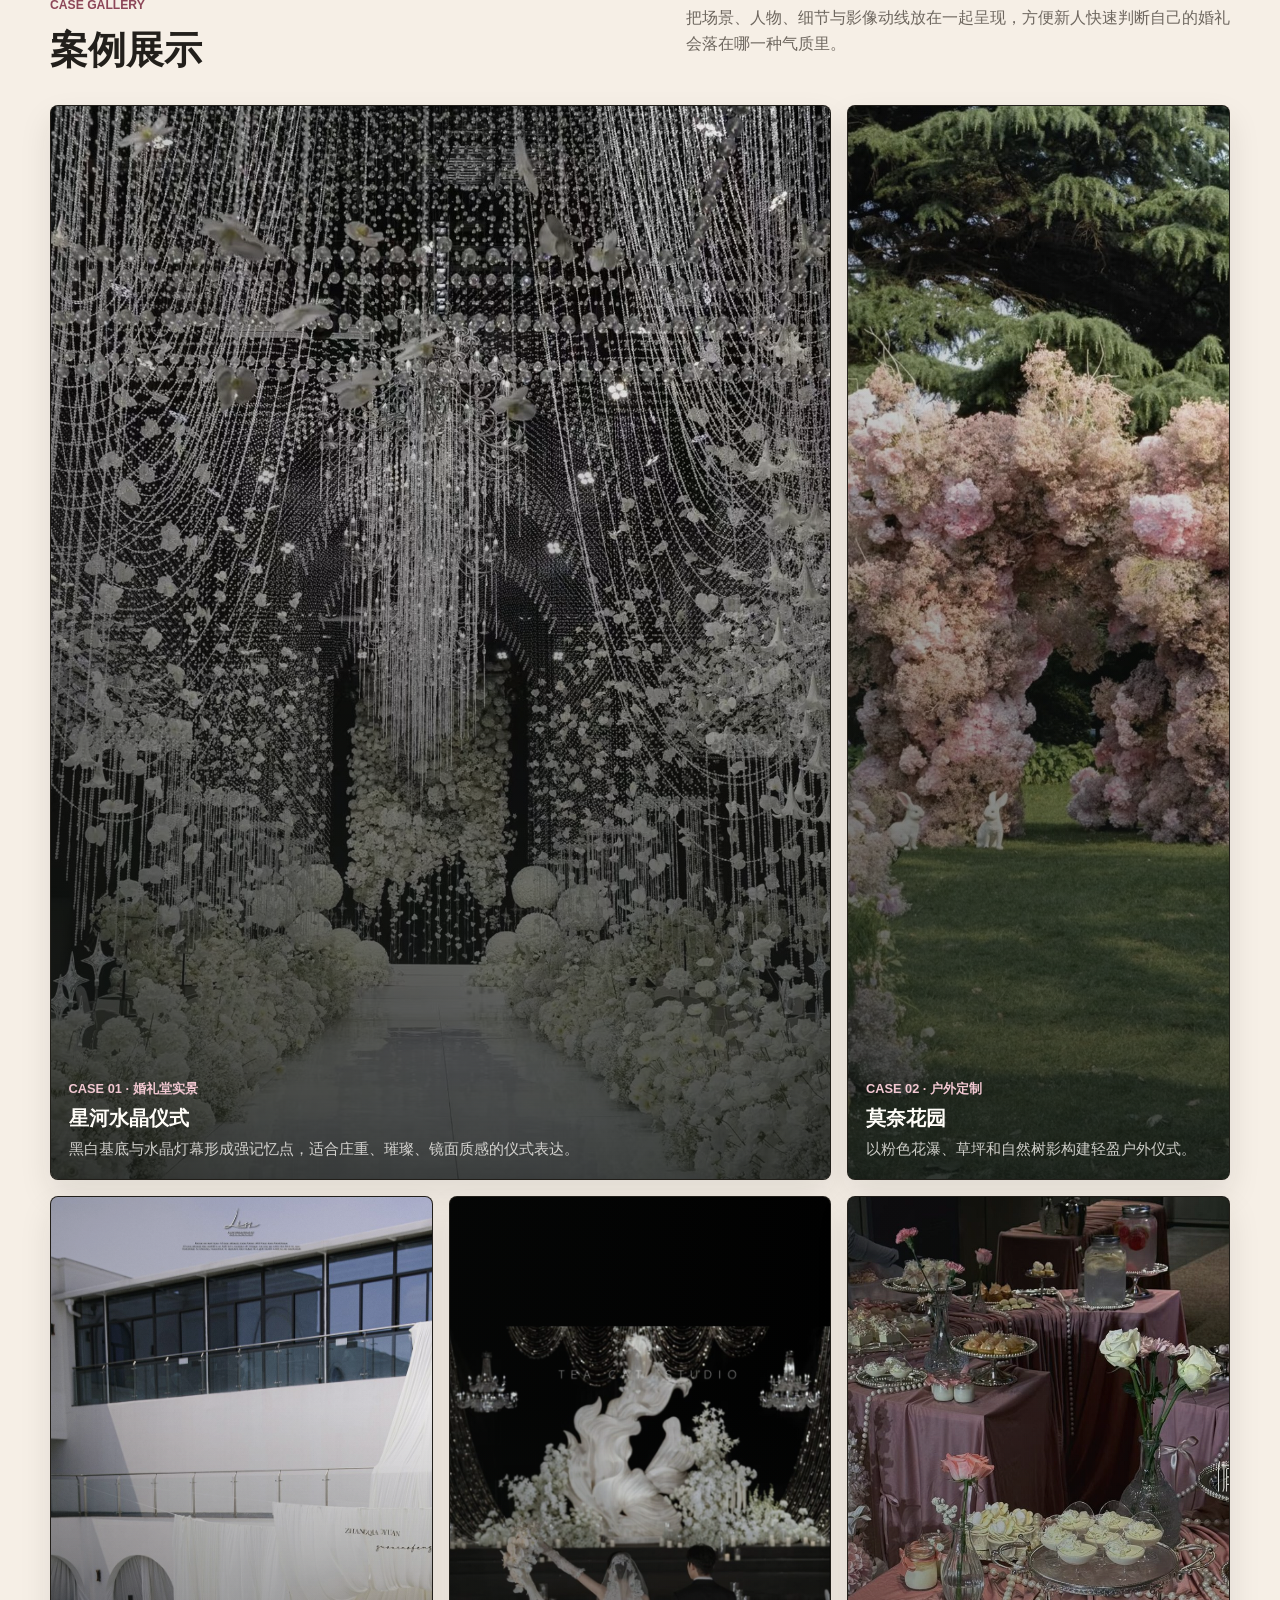
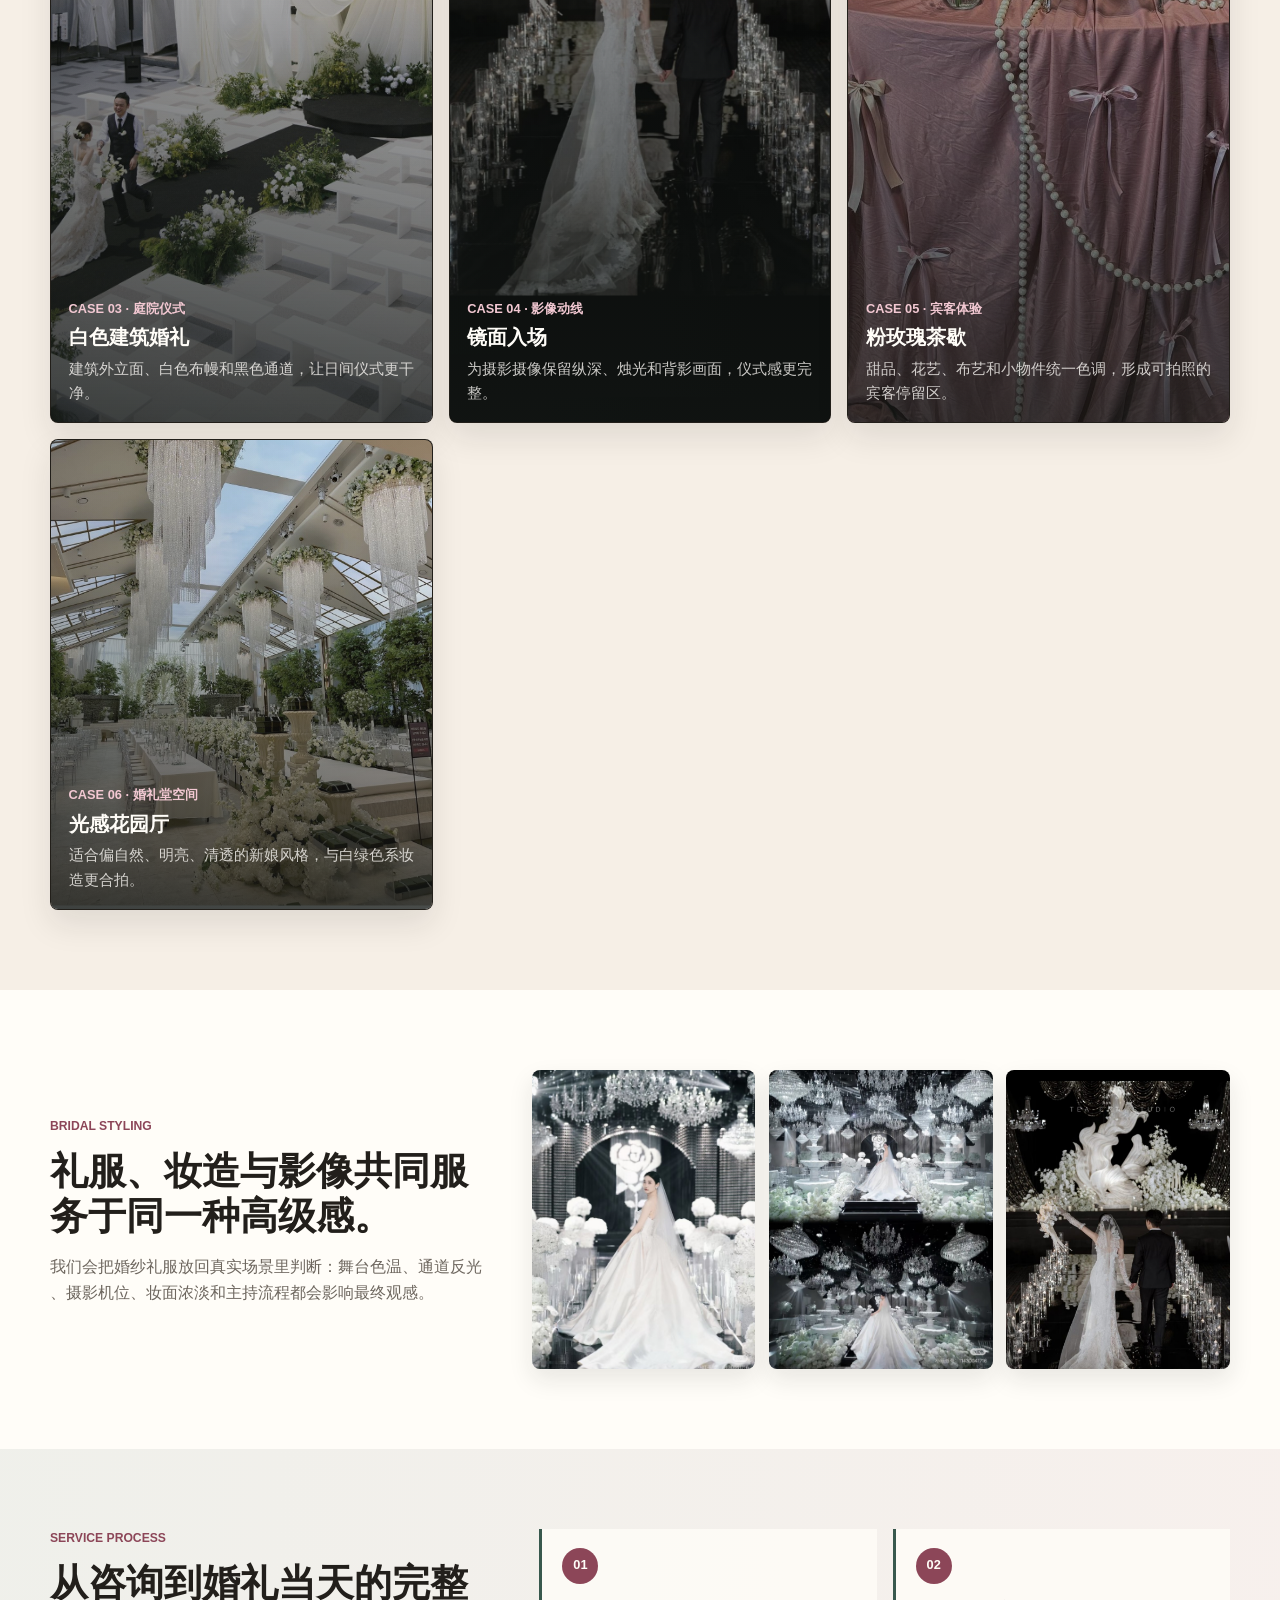
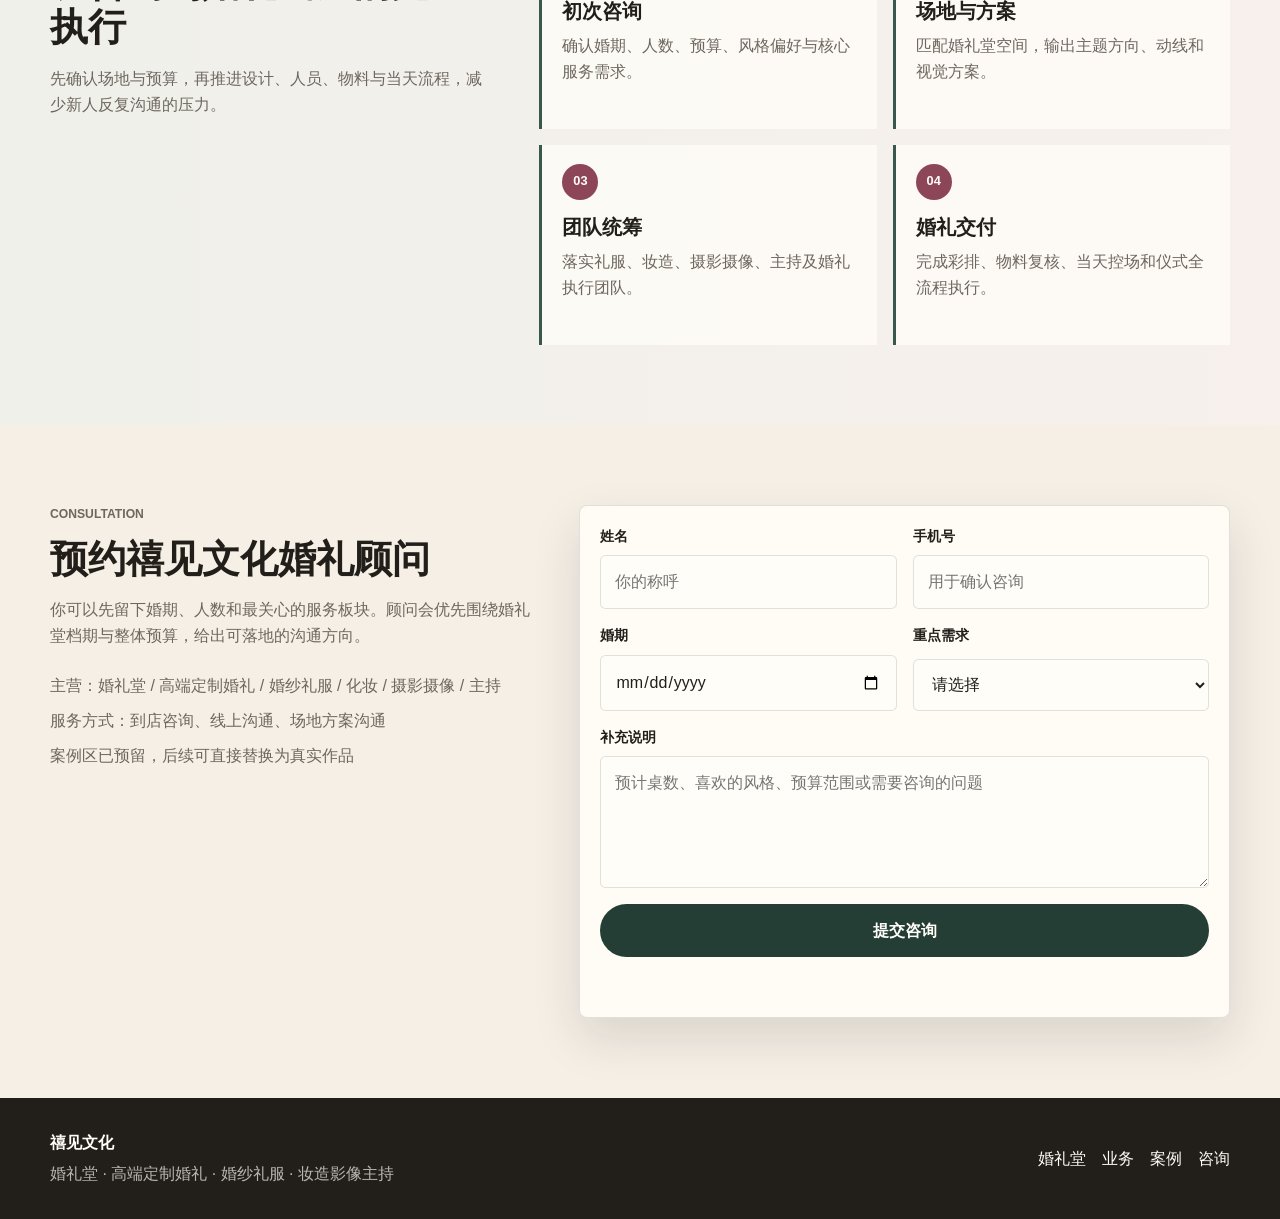
==== commit 1368e4ed: "Add real wedding case gallery" ====
--- a/index.html
+++ b/index.html
@@ -41,8 +41,8 @@
           <p class="eyebrow">Wedding Hall · Custom Wedding</p>
           <h1>禧见文化</h1>
           <p class="hero-lead">
-            <span>以婚礼堂为核心，整合高端婚礼服务。</span>
-            <span>覆盖礼服妆造、影像主持与现场执行。</span>
+            <span>以婚礼堂为核心，承接高端定制婚礼。</span>
+            <span>从空间、礼服妆造到影像主持一体统筹。</span>
           </p>
           <div class="hero-actions">
             <a class="button primary" href="#appointment">预约咨询</a>
@@ -88,21 +88,21 @@
           </div>
 
           <div class="venue-feature">
-            <img src="assets/wedding-hall-korean-acrylic-foam-clean-gpt-image2.png" alt="禧见文化婚礼堂主厅" />
+            <img src="assets/real/hall-gilded-stage.jpg" alt="禧见文化鎏金花影宴会厅" loading="lazy" />
             <div class="venue-panel">
               <span>主推空间</span>
-              <h3>星河仪式厅</h3>
+              <h3>鎏金花影宴会厅</h3>
               <p>
-                大面积星光顶、通透T台和层次化舞台背景，适合高端定制婚礼、主题宴会和沉浸式仪式布置。
+                以立体花艺、法式穹顶和暖金灯光构成主视觉，适合大宴会、高定婚礼与仪式宴会一体化呈现。
               </p>
               <dl>
                 <div>
                   <dt>适合人数</dt>
-                  <dd>婚宴 / 仪式 / 派对</dd>
+                  <dd>中大型婚宴 / 高定仪式</dd>
                 </div>
                 <div>
                   <dt>核心配置</dt>
-                  <dd>灯光、舞美、音响、宴会动线</dd>
+                  <dd>主舞台、T台、灯光、宴会动线</dd>
                 </div>
               </dl>
             </div>
@@ -110,14 +110,19 @@
 
           <div class="venue-grid">
             <article>
-              <img src="assets/wedding-main-5m-round-irregular-fiber-lights.png" alt="圆形光幕婚礼堂场景" />
-              <h3>光幕圆厅</h3>
-              <p>适合大气主舞台、梦幻吊顶与全场景沉浸布置。</p>
+              <img src="assets/real/hall-garden-crystal.jpg" alt="玻璃花园婚礼堂" loading="lazy" />
+              <h3>玻璃花园厅</h3>
+              <p>自然采光、水晶吊饰和白绿花艺，适合清透花园感婚礼。</p>
             </article>
             <article>
-              <img src="assets/wedding-18-round-fiber-optic-chandeliers-ai.png" alt="多组水晶吊灯婚礼堂" />
-              <h3>水晶宴会厅</h3>
-              <p>适合宾客规模更大的宴会、仪式和晚宴一体化执行。</p>
+              <img src="assets/real/hall-starlight-corridor.jpg" alt="星光长廊婚礼堂" loading="lazy" />
+              <h3>星光长廊</h3>
+              <p>用灯幕和拱形动线营造入场记忆点，适合迎宾与影像取景。</p>
+            </article>
+            <article>
+              <img src="assets/real/production-light-test.jpg" alt="婚礼堂灯光测试现场" loading="lazy" />
+              <h3>现场搭建执行</h3>
+              <p>从舞台结构到光影测试，提前把镜头里的最终效果校准好。</p>
             </article>
           </div>
         </div>
@@ -172,43 +177,75 @@
               <p class="eyebrow">Case Gallery</p>
               <h2>案例展示</h2>
             </div>
-            <p class="section-note">此处预留真实案例展示位，后续可上传婚礼堂实景、定制婚礼、影像作品与客户反馈。</p>
-          </div>
-
-          <div class="case-grid" aria-label="案例预留展示位">
-            <article class="case-placeholder">
-              <span>CASE 01</span>
-              <strong>婚礼堂实景</strong>
-            </article>
-            <article class="case-placeholder">
-              <span>CASE 02</span>
-              <strong>高定婚礼方案</strong>
-            </article>
-            <article class="case-placeholder">
-              <span>CASE 03</span>
-              <strong>影像作品</strong>
-            </article>
-            <article class="case-placeholder">
-              <span>CASE 04</span>
-              <strong>礼服妆造</strong>
-            </article>
-          </div>
-        </div>
-      </section>
-
-      <section class="attire" aria-label="婚纱礼服展示">
+            <p class="section-note">把场景、人物、细节与影像动线放在一起呈现，方便新人快速判断自己的婚礼会落在哪一种气质里。</p>
+          </div>
+
+          <div class="case-grid" aria-label="禧见文化案例展示">
+            <article class="case-card large">
+              <img src="assets/real/case-crystal-aisle.jpg" alt="星河水晶仪式通道" loading="lazy" />
+              <div>
+                <span>CASE 01 · 婚礼堂实景</span>
+                <h3>星河水晶仪式</h3>
+                <p>黑白基底与水晶灯幕形成强记忆点，适合庄重、璀璨、镜面质感的仪式表达。</p>
+              </div>
+            </article>
+            <article class="case-card">
+              <img src="assets/real/case-garden-party.jpg" alt="户外花园婚礼布置" loading="lazy" />
+              <div>
+                <span>CASE 02 · 户外定制</span>
+                <h3>莫奈花园</h3>
+                <p>以粉色花瀑、草坪和自然树影构建轻盈户外仪式。</p>
+              </div>
+            </article>
+            <article class="case-card">
+              <img src="assets/real/case-outdoor-courtyard.jpg" alt="庭院白色婚礼现场" loading="lazy" />
+              <div>
+                <span>CASE 03 · 庭院仪式</span>
+                <h3>白色建筑婚礼</h3>
+                <p>建筑外立面、白色布幔和黑色通道，让日间仪式更干净。</p>
+              </div>
+            </article>
+            <article class="case-card">
+              <img src="assets/real/case-couple-black-aisle.jpg" alt="新人在黑色镜面仪式通道牵手" loading="lazy" />
+              <div>
+                <span>CASE 04 · 影像动线</span>
+                <h3>镜面入场</h3>
+                <p>为摄影摄像保留纵深、烛光和背影画面，仪式感更完整。</p>
+              </div>
+            </article>
+            <article class="case-card">
+              <img src="assets/real/case-dessert-station.jpg" alt="粉色甜品区与婚礼茶歇" loading="lazy" />
+              <div>
+                <span>CASE 05 · 宾客体验</span>
+                <h3>粉玫瑰茶歇</h3>
+                <p>甜品、花艺、布艺和小物件统一色调，形成可拍照的宾客停留区。</p>
+              </div>
+            </article>
+            <article class="case-card">
+              <img src="assets/real/hall-garden-crystal.jpg" alt="玻璃花园婚礼堂全景" loading="lazy" />
+              <div>
+                <span>CASE 06 · 婚礼堂空间</span>
+                <h3>光感花园厅</h3>
+                <p>适合偏自然、明亮、清透的新娘风格，与白绿色系妆造更合拍。</p>
+              </div>
+            </article>
+          </div>
+        </div>
+      </section>
+
+      <section class="attire" id="attire" aria-label="婚纱礼服展示">
         <div class="section-wrap attire-layout">
           <div>
             <p class="eyebrow">Bridal Styling</p>
             <h2>礼服、妆造与影像共同服务于同一种高级感。</h2>
             <p class="section-note">
-              婚纱礼服不是单独存在的商品，而会和婚礼堂空间、灯光色温、妆面质感、摄影机位一起被考虑。
+              我们会把婚纱礼服放回真实场景里判断：舞台色温、通道反光、摄影机位、妆面浓淡和主持流程都会影响最终观感。
             </p>
           </div>
           <div class="attire-strip">
-            <img src="assets/collection-lace.png" alt="蕾丝婚纱礼服" />
-            <img src="assets/collection-satin.png" alt="缎面婚纱礼服" />
-            <img src="assets/collection-oriental.png" alt="东方风格婚纱礼服" />
+            <img src="assets/real/styling-bride-hall.jpg" alt="新娘礼服与水晶婚礼堂" loading="lazy" />
+            <img src="assets/real/styling-bride-crystal.jpg" alt="新娘礼服与水晶吊灯场景" loading="lazy" />
+            <img src="assets/real/case-couple-black-aisle.jpg" alt="新人入场影像画面" loading="lazy" />
           </div>
         </div>
       </section>
--- a/styles.css
+++ b/styles.css
@@ -224,7 +224,7 @@
   position: absolute;
   inset: 0;
   z-index: -2;
-  background-image: url("assets/wedding-hall-korean-acrylic-foam-clean-gpt-image2.png");
+  background-image: url("assets/real/hero-gilded-hall.jpg");
   background-position: center;
   background-size: cover;
 }
@@ -358,13 +358,13 @@
 }
 
 .intro-copy,
-.section-heading,
-.venue-panel,
-.service-card,
-.case-placeholder,
-.appointment-copy,
-.booking-form,
-.site-footer {
+  .section-heading,
+  .venue-panel,
+  .service-card,
+  .case-card,
+  .appointment-copy,
+  .booking-form,
+  .site-footer {
   min-width: 0;
 }
 
@@ -502,7 +502,7 @@
 
 .venue-grid {
   display: grid;
-  grid-template-columns: repeat(2, minmax(0, 1fr));
+  grid-template-columns: repeat(3, minmax(0, 1fr));
   gap: 1rem;
   margin-top: 1rem;
 }
@@ -516,7 +516,7 @@
 
 .venue-grid img {
   width: 100%;
-  aspect-ratio: 16 / 9;
+  aspect-ratio: 4 / 3;
   object-fit: cover;
 }
 
@@ -590,32 +590,70 @@
 
 .case-grid {
   display: grid;
-  grid-template-columns: repeat(4, minmax(0, 1fr));
+  grid-template-columns: repeat(3, minmax(0, 1fr));
   gap: 1rem;
 }
 
-.case-placeholder {
-  display: flex;
-  min-height: 19rem;
-  flex-direction: column;
-  justify-content: space-between;
-  border: 1px dashed rgba(34, 31, 27, 0.28);
+.case-card {
+  position: relative;
+  min-height: 28rem;
+  overflow: hidden;
+  border: 1px solid rgba(34, 31, 27, 0.1);
   border-radius: 0.5rem;
-  padding: 1rem;
+  color: var(--paper);
+  background: var(--ink);
+  box-shadow: 0 0.9rem 2rem rgba(34, 31, 27, 0.1);
+}
+
+.case-card.large {
+  grid-column: span 2;
+}
+
+.case-card img {
+  width: 100%;
+  height: 100%;
+  min-height: inherit;
+  object-fit: cover;
+  transition: transform 600ms ease;
+}
+
+.case-card:hover img {
+  transform: scale(1.035);
+}
+
+.case-card::after {
+  position: absolute;
+  inset: 0;
   background:
-    linear-gradient(135deg, rgba(56, 88, 77, 0.06), rgba(140, 70, 88, 0.06)),
-    rgba(255, 253, 248, 0.72);
-}
-
-.case-placeholder span {
-  color: var(--wine);
+    linear-gradient(180deg, rgba(20, 24, 22, 0.05) 25%, rgba(20, 24, 22, 0.78) 100%),
+    linear-gradient(90deg, rgba(20, 24, 22, 0.2), rgba(20, 24, 22, 0));
+  content: "";
+}
+
+.case-card div {
+  position: absolute;
+  left: 1.1rem;
+  right: 1.1rem;
+  bottom: 1.1rem;
+  z-index: 1;
+}
+
+.case-card span {
+  display: block;
+  margin-bottom: 0.45rem;
+  color: #f2c8d2;
   font-size: 0.8rem;
   font-weight: 800;
 }
 
-.case-placeholder strong {
-  color: var(--muted);
-  font-size: 1rem;
+.case-card h3 {
+  margin-bottom: 0.45rem;
+}
+
+.case-card p {
+  margin-bottom: 0;
+  color: rgba(255, 253, 248, 0.78);
+  font-size: 0.93rem;
 }
 
 .attire {
@@ -641,6 +679,10 @@
   border-radius: 0.5rem;
   object-fit: cover;
   box-shadow: 0 0.65rem 1.5rem rgba(34, 31, 27, 0.1);
+}
+
+.attire-strip img:nth-child(3) {
+  object-position: center 35%;
 }
 
 .process {
@@ -849,6 +891,10 @@
     grid-template-columns: repeat(2, minmax(0, 1fr));
   }
 
+  .case-card.large {
+    grid-column: 1 / -1;
+  }
+
   .section-heading {
     display: block;
   }
@@ -950,8 +996,13 @@
     grid-template-columns: 1fr;
   }
 
-  .case-placeholder {
-    min-height: 12rem;
+  .case-card,
+  .case-card img {
+    min-height: 22rem;
+  }
+
+  .case-card.large {
+    grid-column: auto;
   }
 
   .footer-layout {
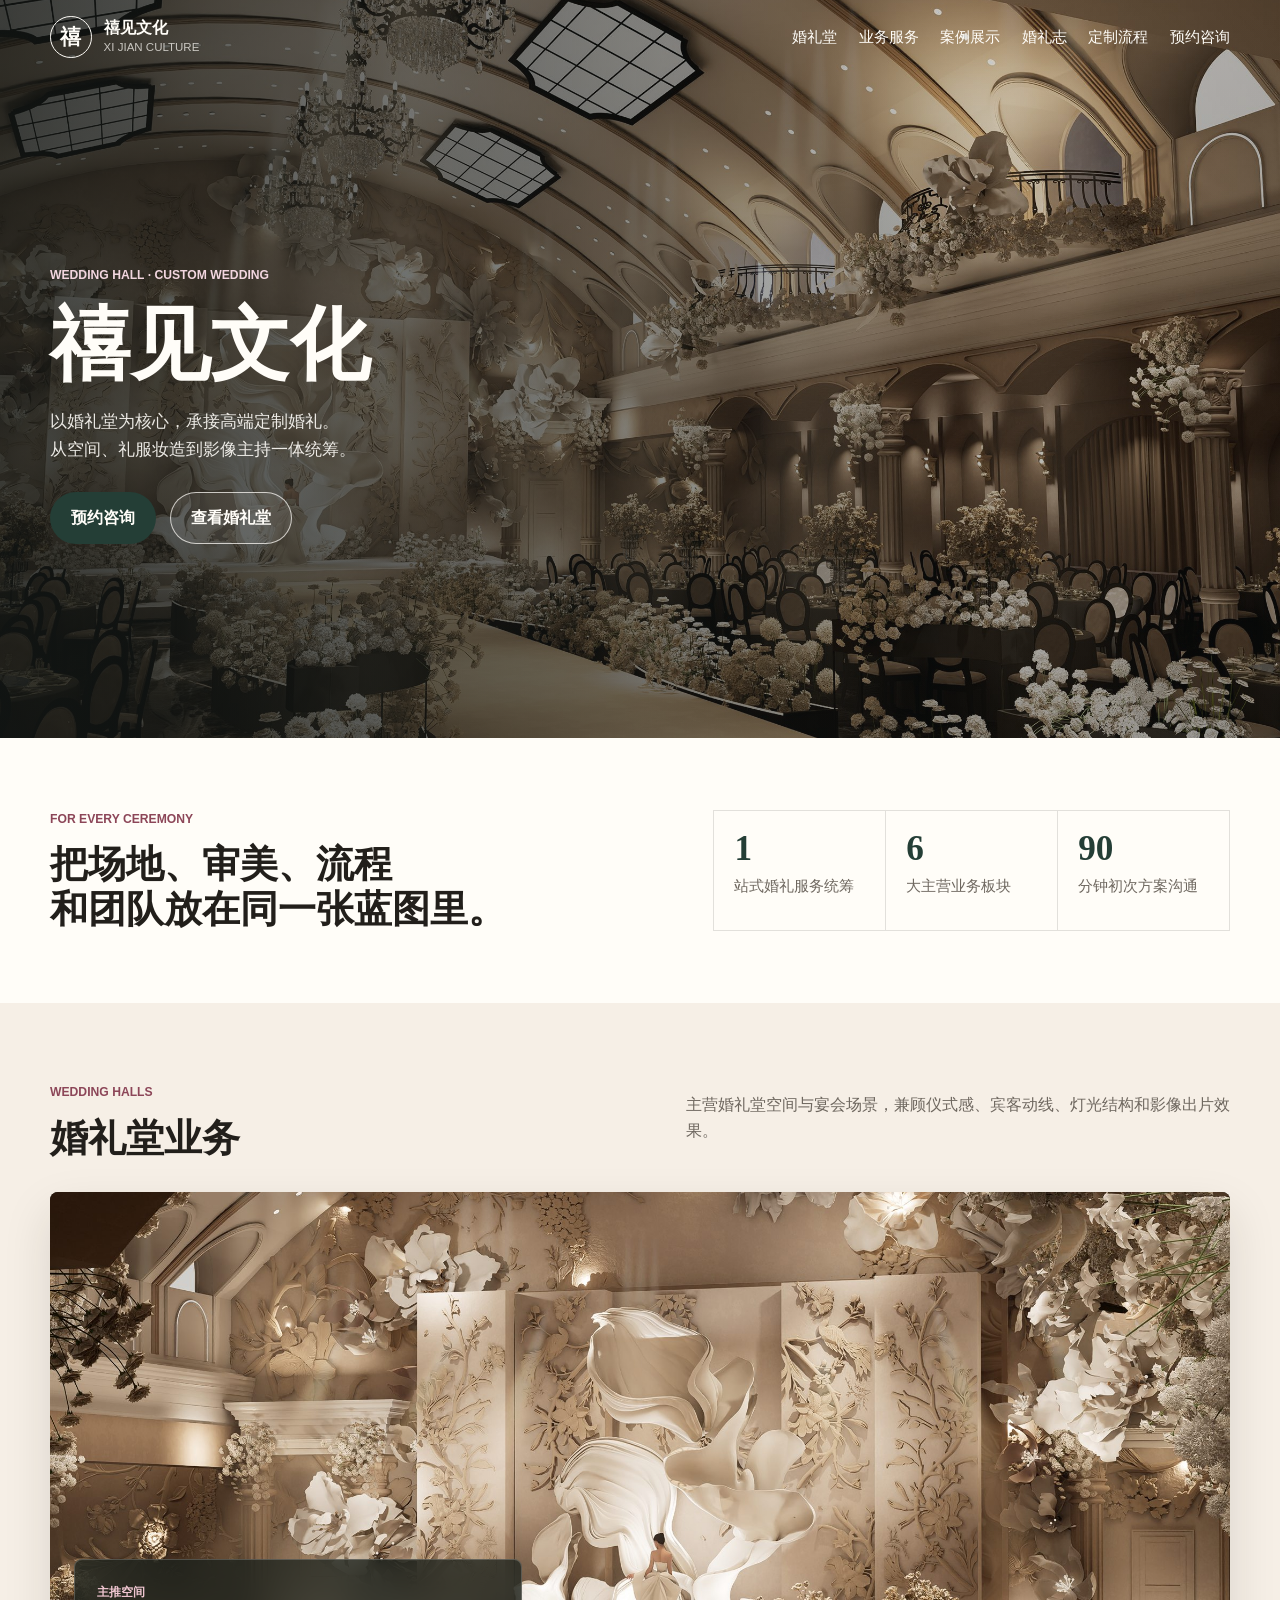
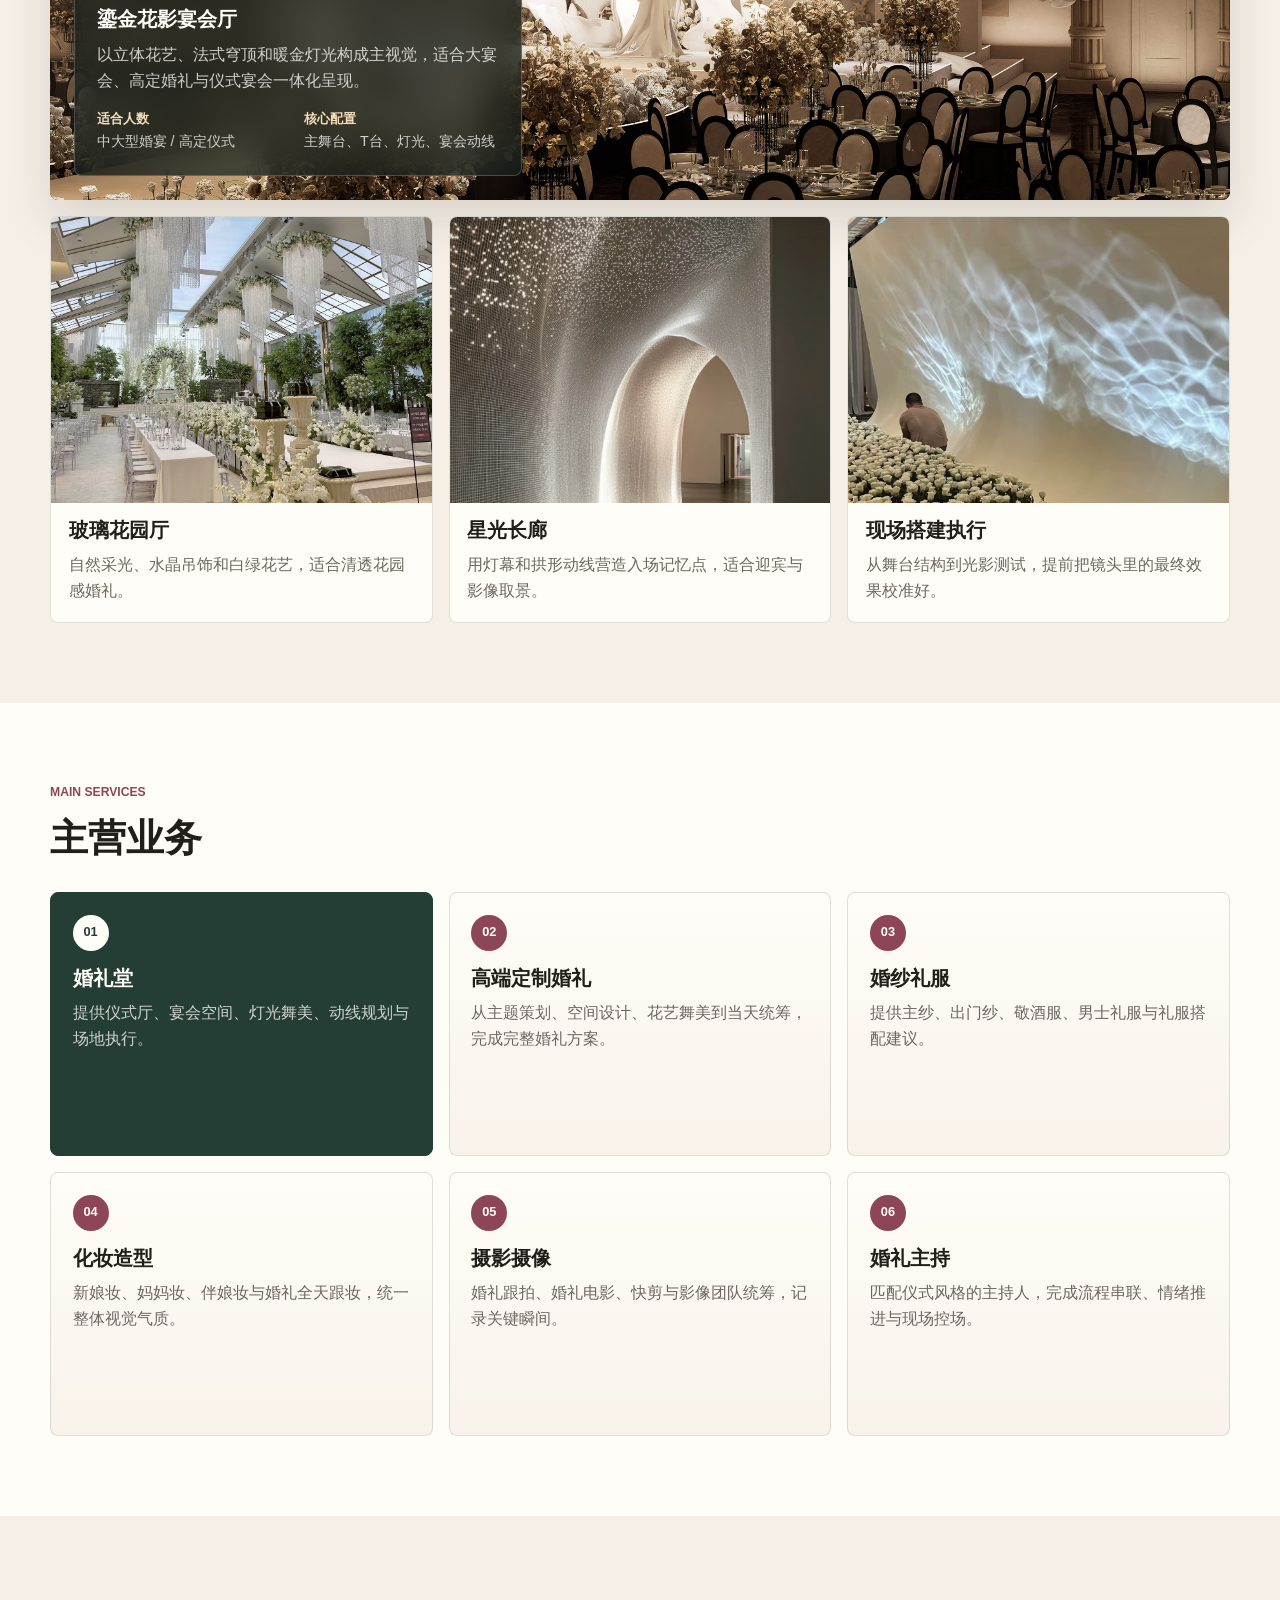
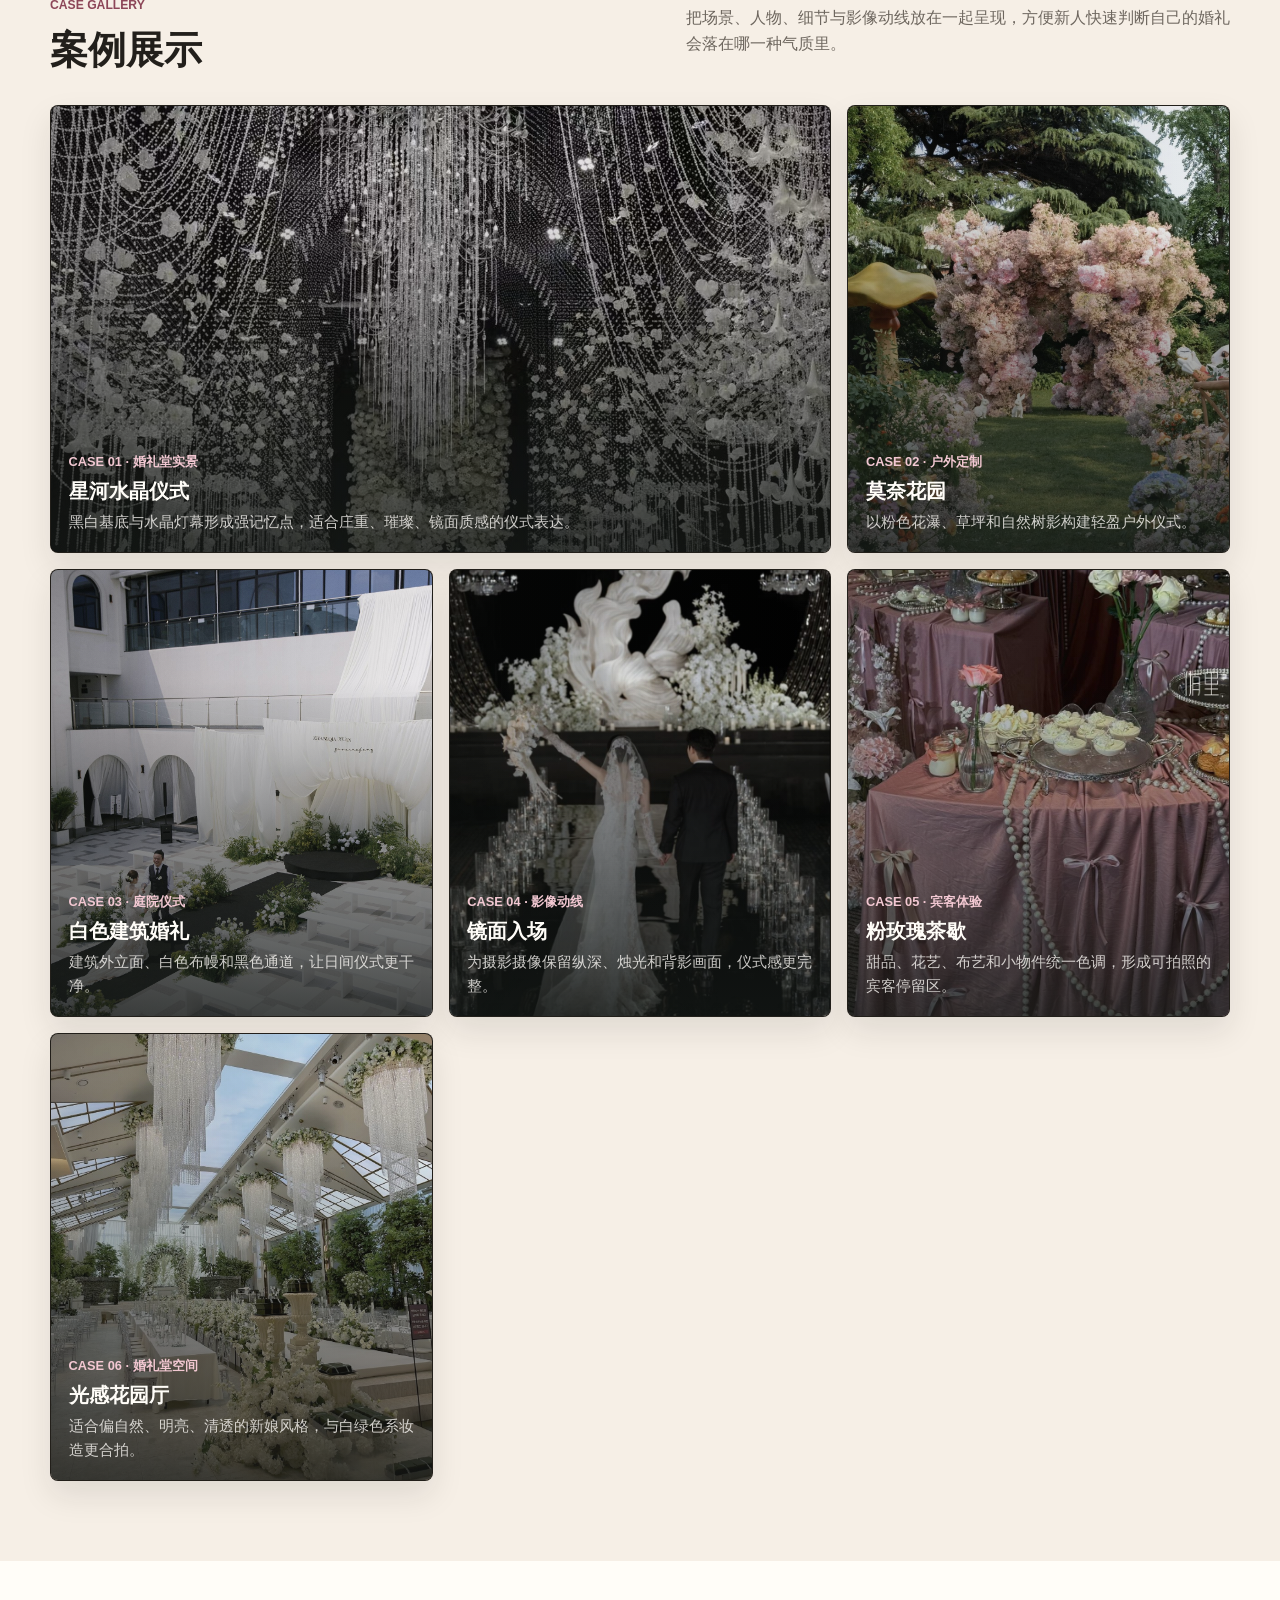
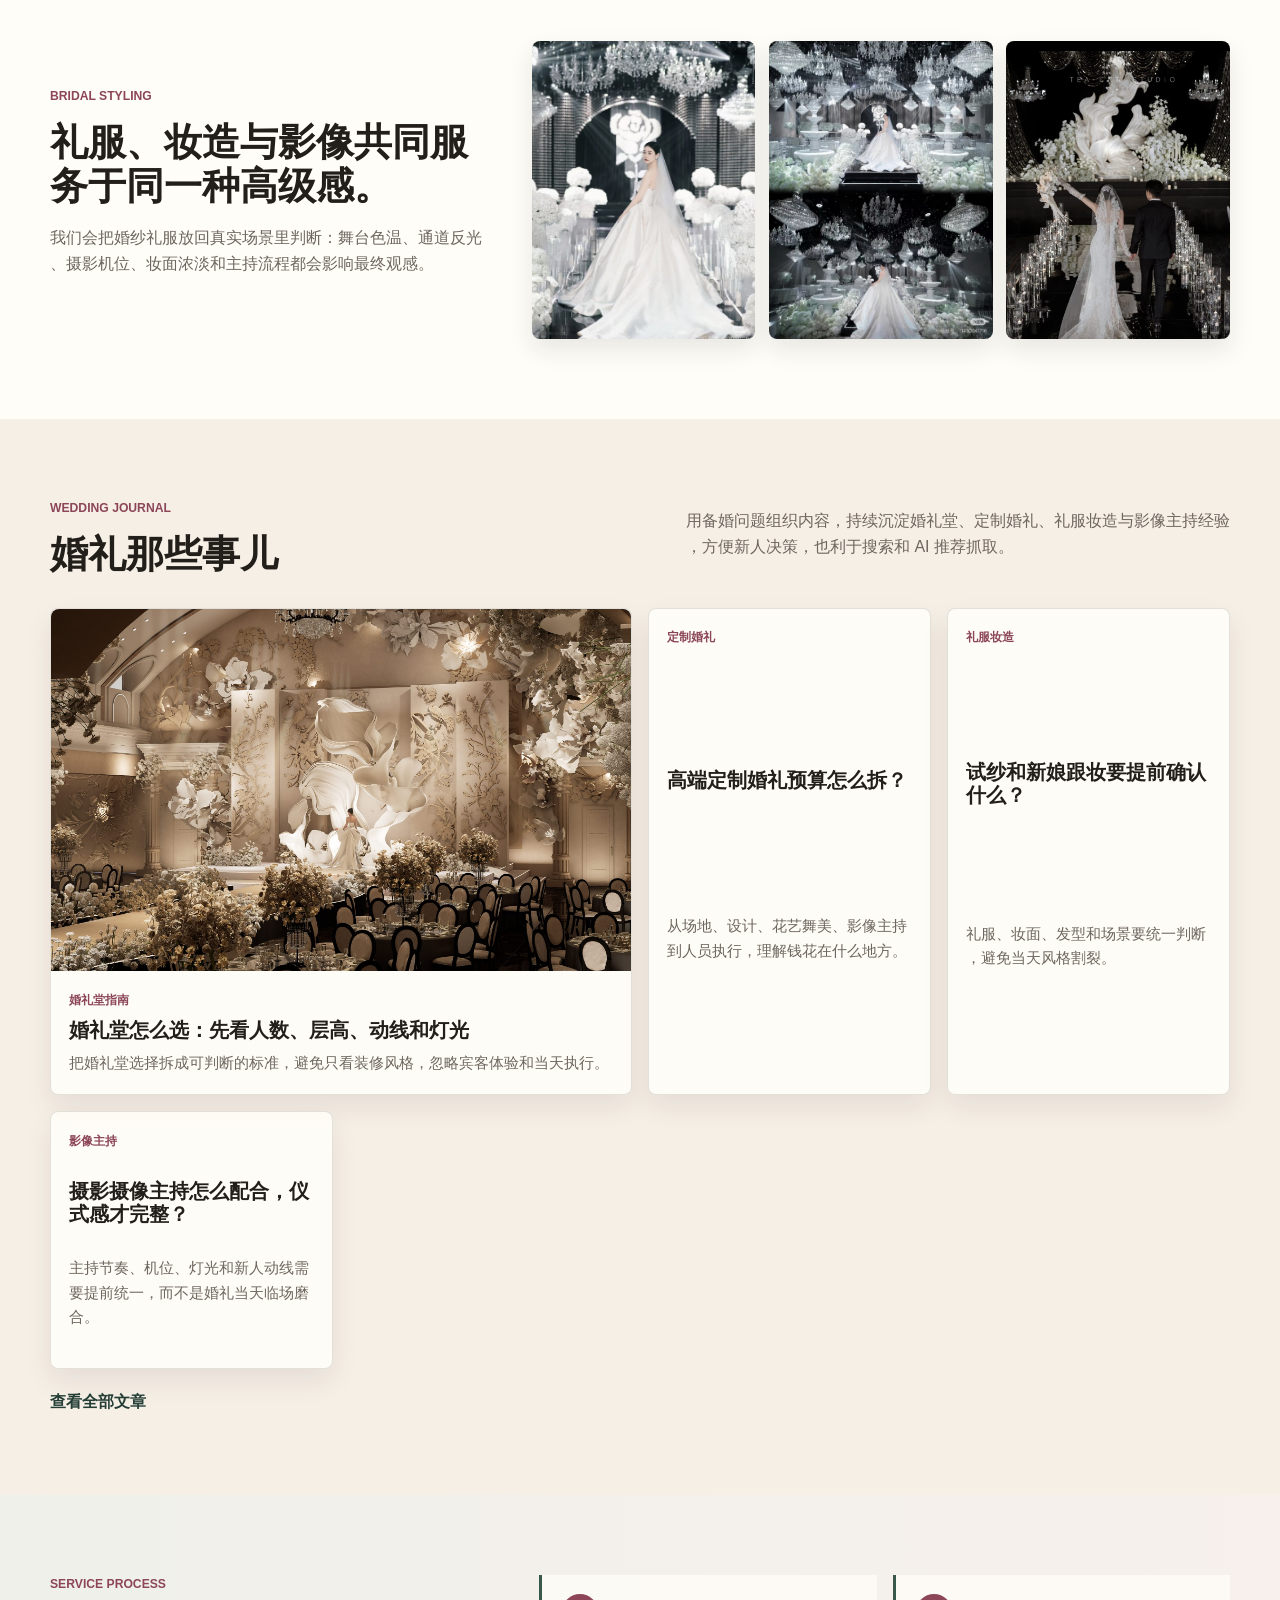
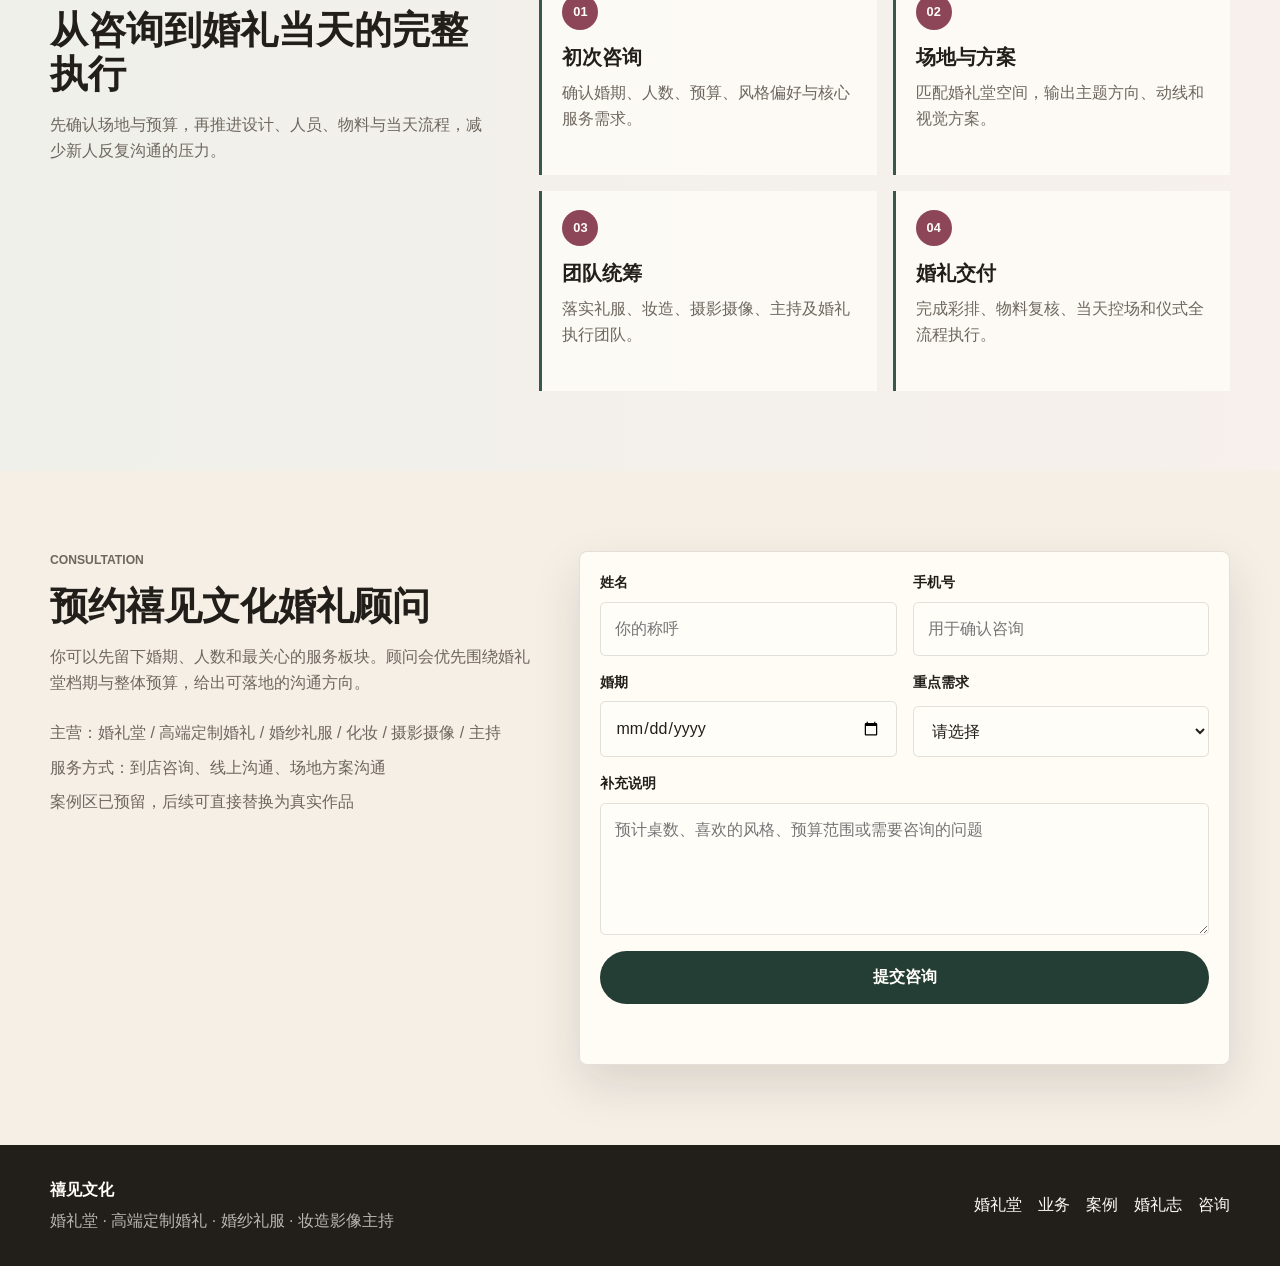
==== commit d2bdee64: "Add wedding journal SEO articles" ====
--- a/index.html
+++ b/index.html
@@ -7,8 +7,37 @@
       name="description"
       content="禧见文化官网，主营婚礼堂、高端定制婚礼、婚纱礼服、化妆、摄影摄像与婚礼主持。"
     />
+    <link rel="canonical" href="https://xuanfengshanghang1.github.io/-/" />
+    <meta property="og:title" content="禧见文化 | 婚礼堂与高端定制婚礼" />
+    <meta
+      property="og:description"
+      content="禧见文化主营婚礼堂、高端定制婚礼、婚纱礼服、化妆、摄影摄像与婚礼主持。"
+    />
+    <meta property="og:type" content="website" />
+    <meta property="og:url" content="https://xuanfengshanghang1.github.io/-/" />
+    <meta property="og:image" content="https://xuanfengshanghang1.github.io/-/assets/real/hero-gilded-hall.jpg" />
     <title>禧见文化 | 婚礼堂与高端定制婚礼</title>
     <link rel="stylesheet" href="styles.css" />
+    <script type="application/ld+json">
+      {
+        "@context": "https://schema.org",
+        "@graph": [
+          {
+            "@type": "Organization",
+            "name": "禧见文化",
+            "url": "https://xuanfengshanghang1.github.io/-/",
+            "description": "禧见文化主营婚礼堂、高端定制婚礼、婚纱礼服、化妆、摄影摄像与婚礼主持。",
+            "image": "https://xuanfengshanghang1.github.io/-/assets/real/hero-gilded-hall.jpg",
+            "knowsAbout": ["婚礼堂", "高端定制婚礼", "婚纱礼服", "化妆造型", "摄影摄像", "婚礼主持"]
+          },
+          {
+            "@type": "WebSite",
+            "name": "禧见文化",
+            "url": "https://xuanfengshanghang1.github.io/-/"
+          }
+        ]
+      }
+    </script>
   </head>
   <body>
     <header class="site-header" data-header>
@@ -29,6 +58,7 @@
         <a href="#venues">婚礼堂</a>
         <a href="#services">业务服务</a>
         <a href="#cases">案例展示</a>
+        <a href="#journal">婚礼志</a>
         <a href="#process">定制流程</a>
         <a href="#appointment">预约咨询</a>
       </nav>
@@ -247,6 +277,56 @@
             <img src="assets/real/styling-bride-crystal.jpg" alt="新娘礼服与水晶吊灯场景" loading="lazy" />
             <img src="assets/real/case-couple-black-aisle.jpg" alt="新人入场影像画面" loading="lazy" />
           </div>
+        </div>
+      </section>
+
+      <section class="journal" id="journal">
+        <div class="section-wrap">
+          <div class="section-heading">
+            <div>
+              <p class="eyebrow">Wedding Journal</p>
+              <h2>婚礼那些事儿</h2>
+            </div>
+            <p class="section-note">
+              用备婚问题组织内容，持续沉淀婚礼堂、定制婚礼、礼服妆造与影像主持经验，方便新人决策，也利于搜索和 AI 推荐抓取。
+            </p>
+          </div>
+
+          <div class="journal-grid">
+            <article class="journal-card featured">
+              <a href="articles/wedding-hall-selection.html">
+                <img src="assets/real/hall-gilded-stage.jpg" alt="婚礼堂选择指南" loading="lazy" />
+                <div>
+                  <span>婚礼堂指南</span>
+                  <h3>婚礼堂怎么选：先看人数、层高、动线和灯光</h3>
+                  <p>把婚礼堂选择拆成可判断的标准，避免只看装修风格，忽略宾客体验和当天执行。</p>
+                </div>
+              </a>
+            </article>
+            <article class="journal-card">
+              <a href="articles/custom-wedding-budget.html">
+                <span>定制婚礼</span>
+                <h3>高端定制婚礼预算怎么拆？</h3>
+                <p>从场地、设计、花艺舞美、影像主持到人员执行，理解钱花在什么地方。</p>
+              </a>
+            </article>
+            <article class="journal-card">
+              <a href="articles/bridal-styling-checklist.html">
+                <span>礼服妆造</span>
+                <h3>试纱和新娘跟妆要提前确认什么？</h3>
+                <p>礼服、妆面、发型和场景要统一判断，避免当天风格割裂。</p>
+              </a>
+            </article>
+            <article class="journal-card">
+              <a href="articles/photo-video-hosting.html">
+                <span>影像主持</span>
+                <h3>摄影摄像主持怎么配合，仪式感才完整？</h3>
+                <p>主持节奏、机位、灯光和新人动线需要提前统一，而不是婚礼当天临场磨合。</p>
+              </a>
+            </article>
+          </div>
+
+          <a class="text-link" href="articles/">查看全部文章</a>
         </div>
       </section>
 
@@ -346,6 +426,7 @@
           <a href="#venues">婚礼堂</a>
           <a href="#services">业务</a>
           <a href="#cases">案例</a>
+          <a href="#journal">婚礼志</a>
           <a href="#appointment">咨询</a>
         </div>
       </div>
--- a/styles.css
+++ b/styles.css
@@ -412,6 +412,7 @@
 .services,
 .cases,
 .attire,
+.journal,
 .process,
 .appointment {
   padding: 5rem 0;
@@ -450,8 +451,7 @@
 
 .venue-feature img {
   width: 100%;
-  min-height: 28rem;
-  max-height: 38rem;
+  height: clamp(28rem, 48vw, 38rem);
   object-fit: cover;
 }
 
@@ -596,6 +596,7 @@
 
 .case-card {
   position: relative;
+  height: 28rem;
   min-height: 28rem;
   overflow: hidden;
   border: 1px solid rgba(34, 31, 27, 0.1);
@@ -612,7 +613,7 @@
 .case-card img {
   width: 100%;
   height: 100%;
-  min-height: inherit;
+  min-height: 0;
   object-fit: cover;
   transition: transform 600ms ease;
 }
@@ -683,6 +684,92 @@
 
 .attire-strip img:nth-child(3) {
   object-position: center 35%;
+}
+
+.journal {
+  background: var(--warm);
+}
+
+.journal-grid,
+.article-list-grid,
+.related-grid {
+  display: grid;
+  grid-template-columns: repeat(4, minmax(0, 1fr));
+  gap: 1rem;
+}
+
+.journal-card,
+.article-list-card,
+.related-card {
+  min-width: 0;
+  border: 1px solid var(--line);
+  border-radius: 0.5rem;
+  background: rgba(255, 253, 248, 0.9);
+  box-shadow: 0 0.75rem 1.75rem rgba(34, 31, 27, 0.08);
+}
+
+.journal-card a,
+.article-list-card a,
+.related-card a {
+  display: grid;
+  height: 100%;
+  min-height: 16rem;
+  padding: 1.15rem;
+}
+
+.journal-card.featured {
+  grid-column: span 2;
+}
+
+.journal-card.featured a {
+  grid-template-rows: auto 1fr;
+  padding: 0;
+}
+
+.journal-card img,
+.article-list-card img {
+  width: 100%;
+  aspect-ratio: 16 / 10;
+  border-radius: 0.5rem 0.5rem 0 0;
+  object-fit: cover;
+}
+
+.journal-card.featured div {
+  padding: 1.15rem;
+}
+
+.journal-card span,
+.article-list-card span,
+.related-card span,
+.article-meta {
+  display: block;
+  margin-bottom: 0.55rem;
+  color: var(--wine);
+  font-size: 0.78rem;
+  font-weight: 800;
+}
+
+.journal-card h3,
+.article-list-card h2,
+.article-list-card h3,
+.related-card h3 {
+  margin-bottom: 0.6rem;
+  font-size: 1.22rem;
+}
+
+.journal-card p,
+.article-list-card p,
+.related-card p {
+  margin-bottom: 0;
+  color: var(--muted);
+  font-size: 0.94rem;
+}
+
+.text-link {
+  display: inline-flex;
+  margin-top: 1.25rem;
+  color: var(--jade-deep);
+  font-weight: 800;
 }
 
 .process {
@@ -819,6 +906,146 @@
 .footer-links {
   display: flex;
   gap: 1rem;
+}
+
+.article-page .site-header {
+  color: var(--ink);
+  background: rgba(255, 253, 248, 0.94);
+  box-shadow: 0 0.5rem 1.5rem rgba(34, 31, 27, 0.08);
+  backdrop-filter: blur(18px);
+}
+
+.article-shell {
+  padding: 8rem 0 5rem;
+}
+
+.article-hero {
+  display: grid;
+  grid-template-columns: minmax(0, 0.95fr) minmax(20rem, 0.75fr);
+  gap: 2rem;
+  align-items: end;
+  padding-bottom: 2.5rem;
+  border-bottom: 1px solid var(--line);
+}
+
+.article-hero h1 {
+  max-width: 48rem;
+  margin-bottom: 1rem;
+  color: var(--ink);
+  font-size: 3.45rem;
+}
+
+.article-hero p {
+  max-width: 42rem;
+  color: var(--muted);
+  font-size: 1.05rem;
+}
+
+.article-hero img {
+  width: 100%;
+  aspect-ratio: 4 / 3;
+  border-radius: 0.5rem;
+  object-fit: cover;
+  box-shadow: var(--shadow);
+}
+
+.article-layout {
+  display: grid;
+  grid-template-columns: minmax(0, 0.72fr) minmax(0, 1.28fr);
+  gap: 3rem;
+  padding-top: 3rem;
+}
+
+.article-aside {
+  position: sticky;
+  top: 6rem;
+  align-self: start;
+  border-left: 3px solid var(--jade);
+  padding-left: 1rem;
+  color: var(--muted);
+}
+
+.article-aside strong {
+  display: block;
+  margin-bottom: 0.6rem;
+  color: var(--ink);
+}
+
+.article-aside a {
+  display: block;
+  margin-top: 0.55rem;
+  color: var(--jade-deep);
+  font-weight: 800;
+}
+
+.article-body {
+  max-width: 48rem;
+}
+
+.article-body h2 {
+  margin-top: 2.5rem;
+  font-size: 1.8rem;
+}
+
+.article-body h3 {
+  margin-top: 1.6rem;
+}
+
+.article-body p,
+.article-body li {
+  color: var(--muted);
+}
+
+.article-body ul,
+.article-body ol {
+  padding-left: 1.25rem;
+}
+
+.article-callout,
+.article-faq {
+  margin: 2rem 0;
+  border: 1px solid var(--line);
+  border-radius: 0.5rem;
+  padding: 1.25rem;
+  background: var(--warm);
+}
+
+.article-callout p:last-child,
+.article-faq p:last-child {
+  margin-bottom: 0;
+}
+
+.article-footer {
+  margin-top: 3rem;
+  padding-top: 2rem;
+  border-top: 1px solid var(--line);
+}
+
+.article-index-hero {
+  padding: 8rem 0 3rem;
+  background: var(--warm);
+}
+
+.article-index-hero h1 {
+  color: var(--ink);
+  font-size: 3.25rem;
+}
+
+.article-index-hero p {
+  max-width: 44rem;
+  color: var(--muted);
+}
+
+.article-list {
+  padding: 4rem 0 5rem;
+}
+
+.article-list-card a {
+  padding: 0;
+}
+
+.article-list-card div {
+  padding: 1.15rem;
 }
 
 @media (max-width: 980px) {
@@ -883,7 +1110,10 @@
   }
 
   .intro-grid,
-  .service-grid {
+  .service-grid,
+  .journal-grid,
+  .article-list-grid,
+  .related-grid {
     grid-template-columns: repeat(2, minmax(0, 1fr));
   }
 
@@ -897,6 +1127,15 @@
 
   .section-heading {
     display: block;
+  }
+
+  .article-hero,
+  .article-layout {
+    grid-template-columns: 1fr;
+  }
+
+  .article-aside {
+    position: static;
   }
 
   .appointment-copy {
@@ -953,6 +1192,7 @@
   .services,
   .cases,
   .attire,
+  .journal,
   .process,
   .appointment {
     padding-block: 3.35rem;
@@ -974,13 +1214,21 @@
   .venue-grid,
   .service-grid,
   .case-grid,
+  .journal-grid,
+  .article-list-grid,
+  .related-grid,
   .timeline,
   .booking-form {
     grid-template-columns: 1fr;
   }
 
+  .journal-card.featured {
+    grid-column: auto;
+  }
+
   .venue-feature img {
-    min-height: 30rem;
+    height: 30rem;
+    min-height: 0;
   }
 
   .venue-panel {
@@ -998,11 +1246,22 @@
 
   .case-card,
   .case-card img {
+    height: 22rem;
     min-height: 22rem;
   }
 
   .case-card.large {
     grid-column: auto;
+  }
+
+  .article-shell,
+  .article-index-hero {
+    padding-top: 6.5rem;
+  }
+
+  .article-hero h1,
+  .article-index-hero h1 {
+    font-size: 2.35rem;
   }
 
   .footer-layout {
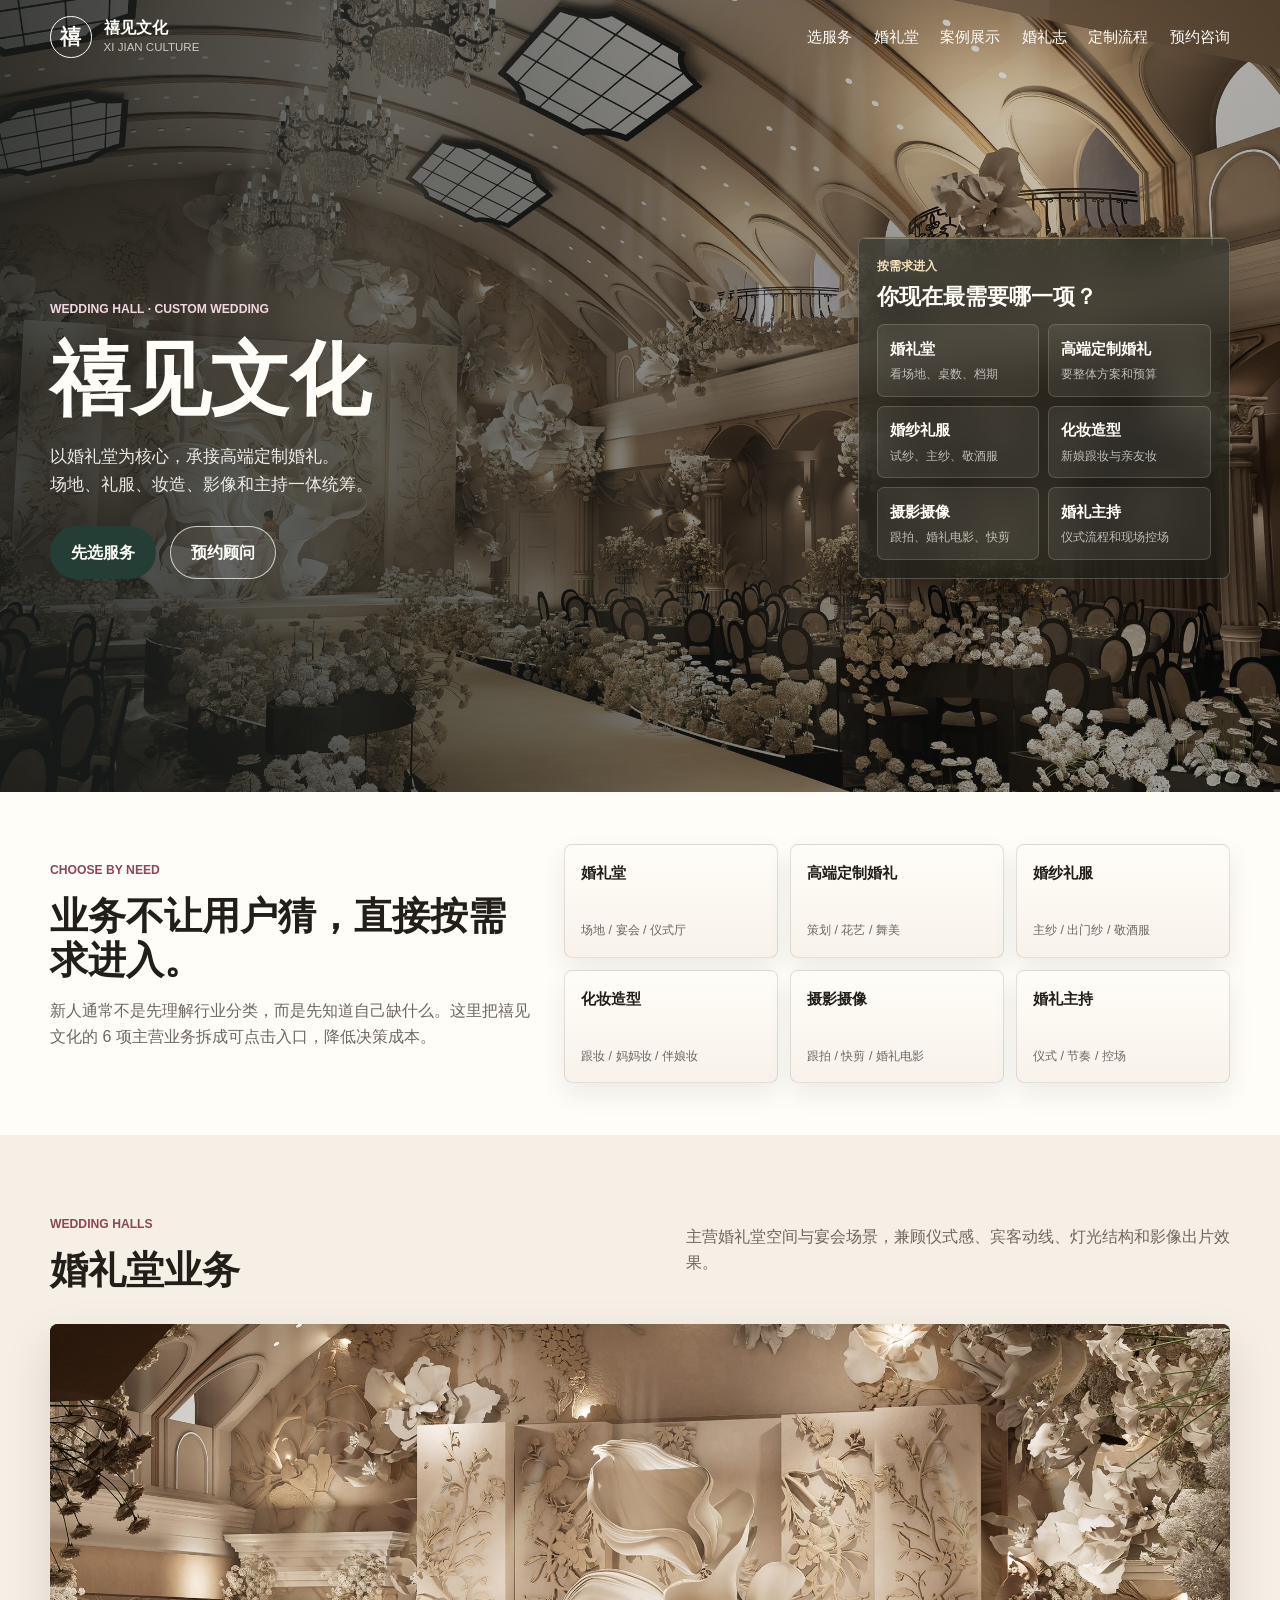
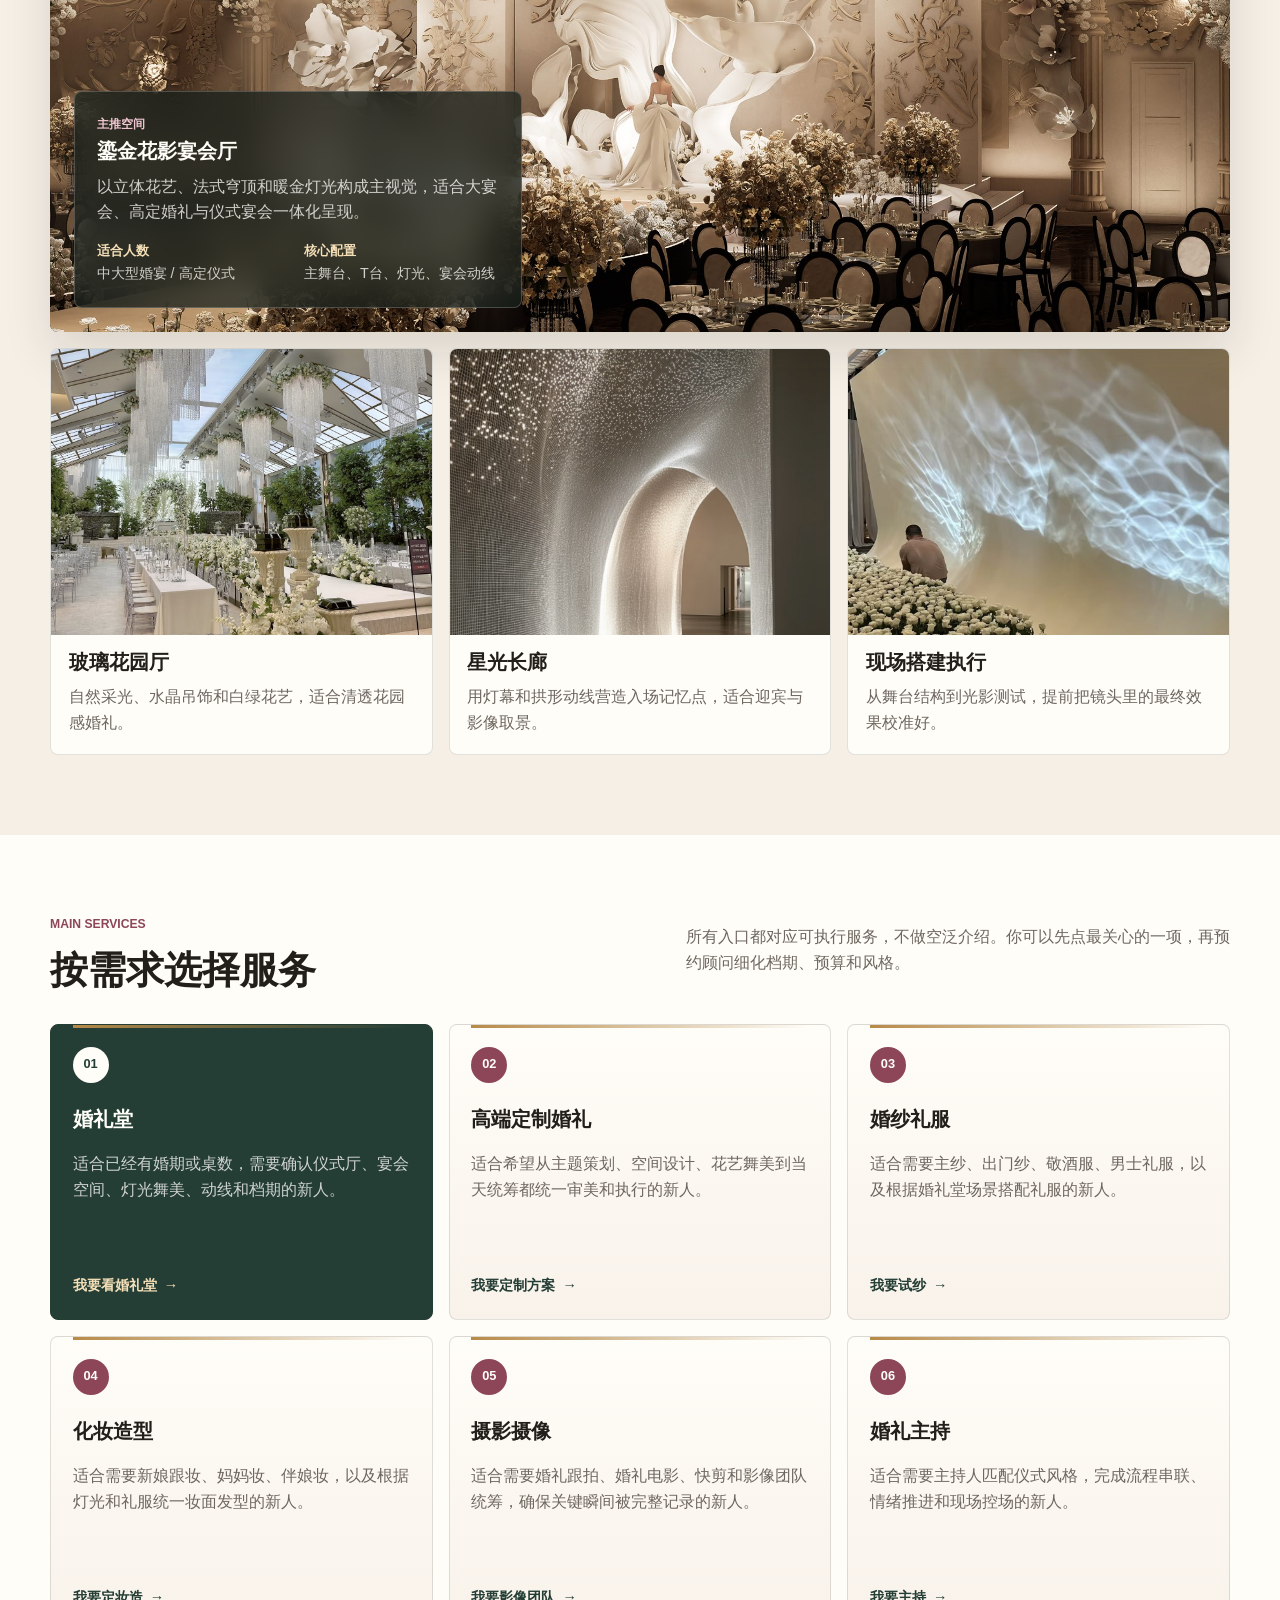
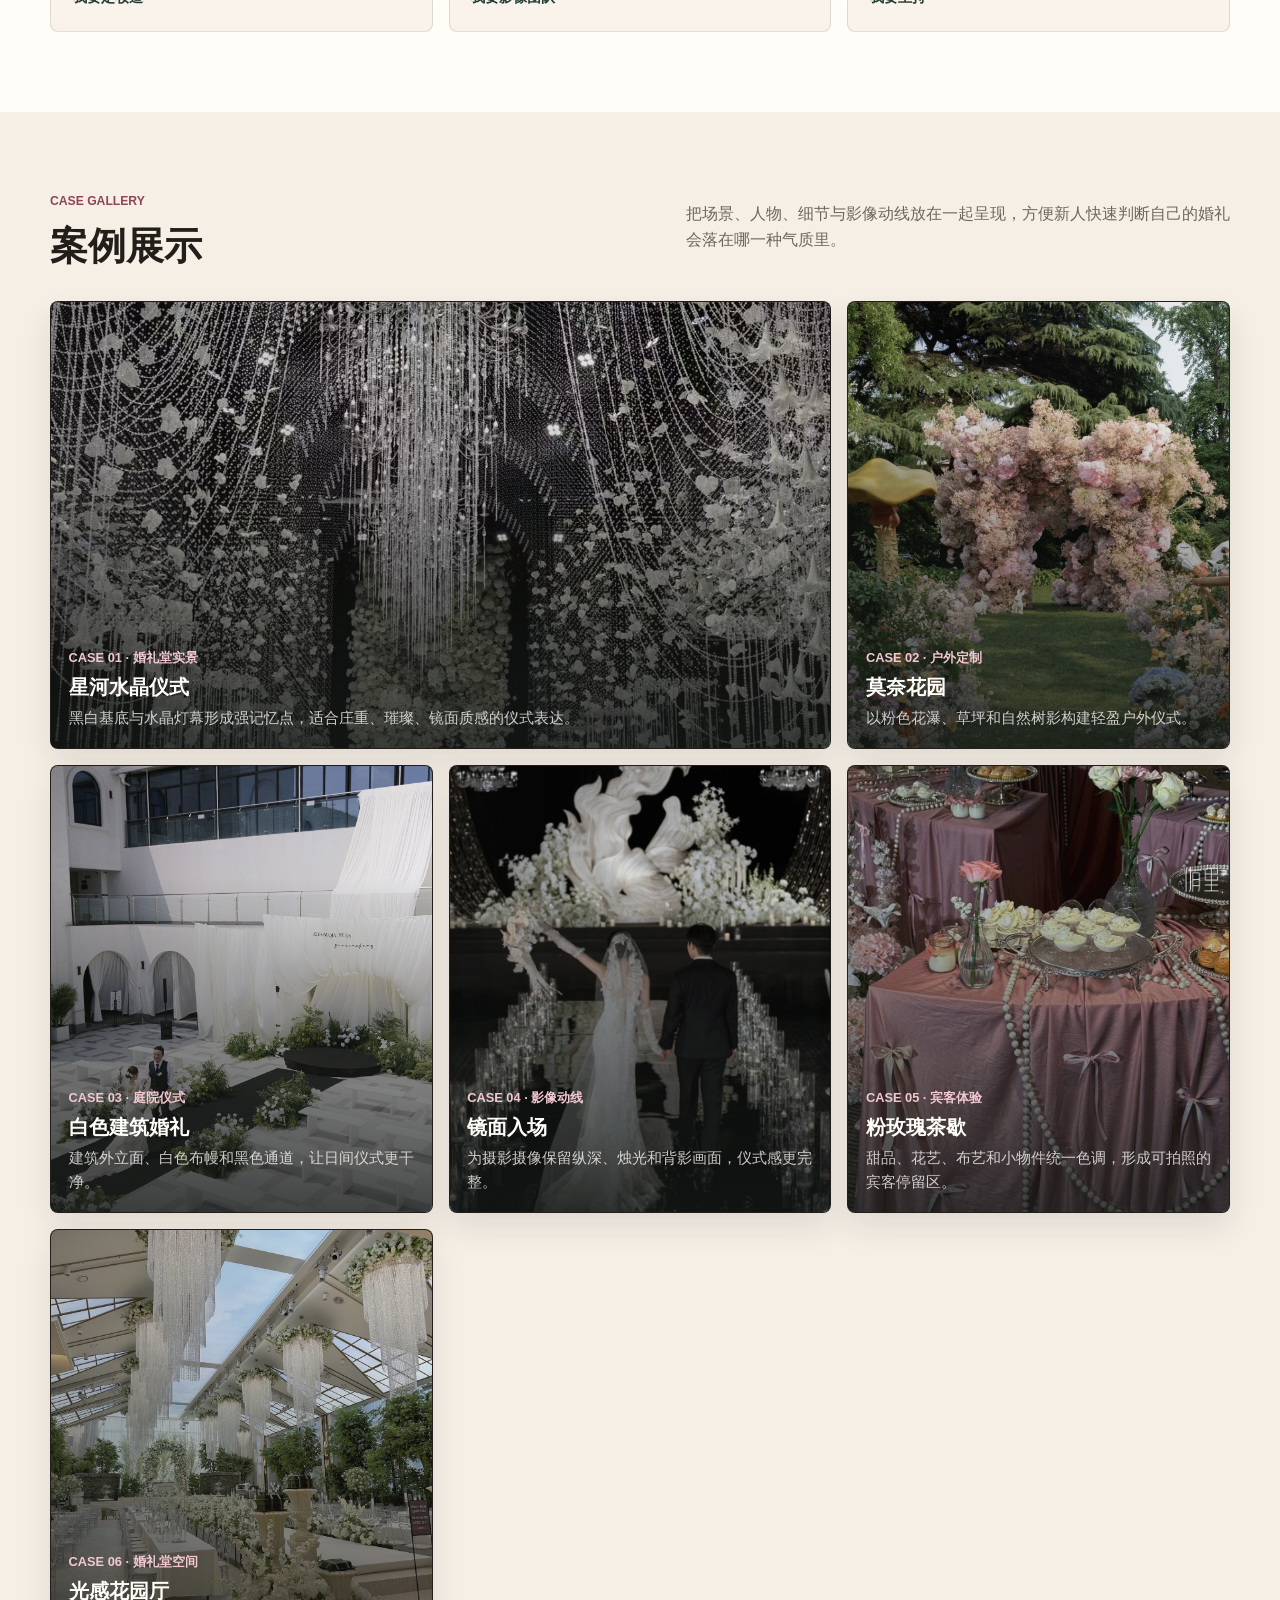
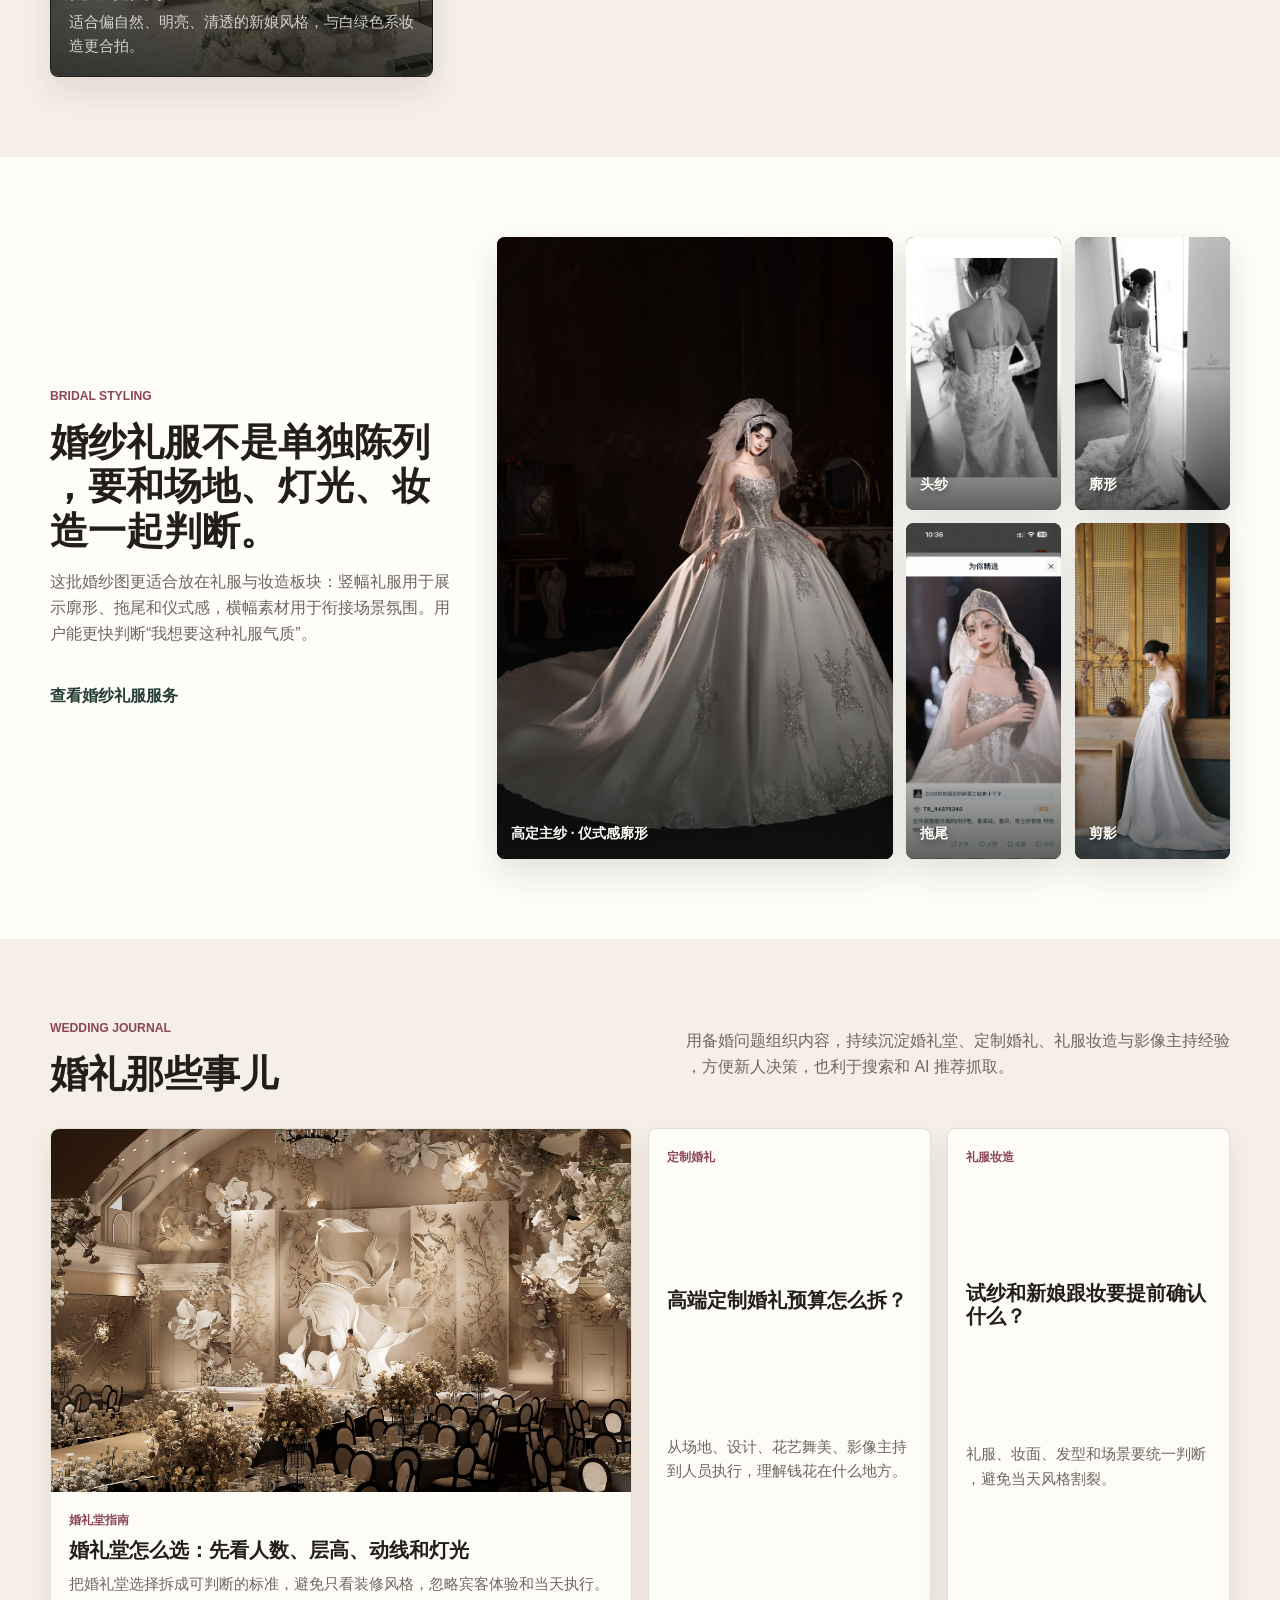
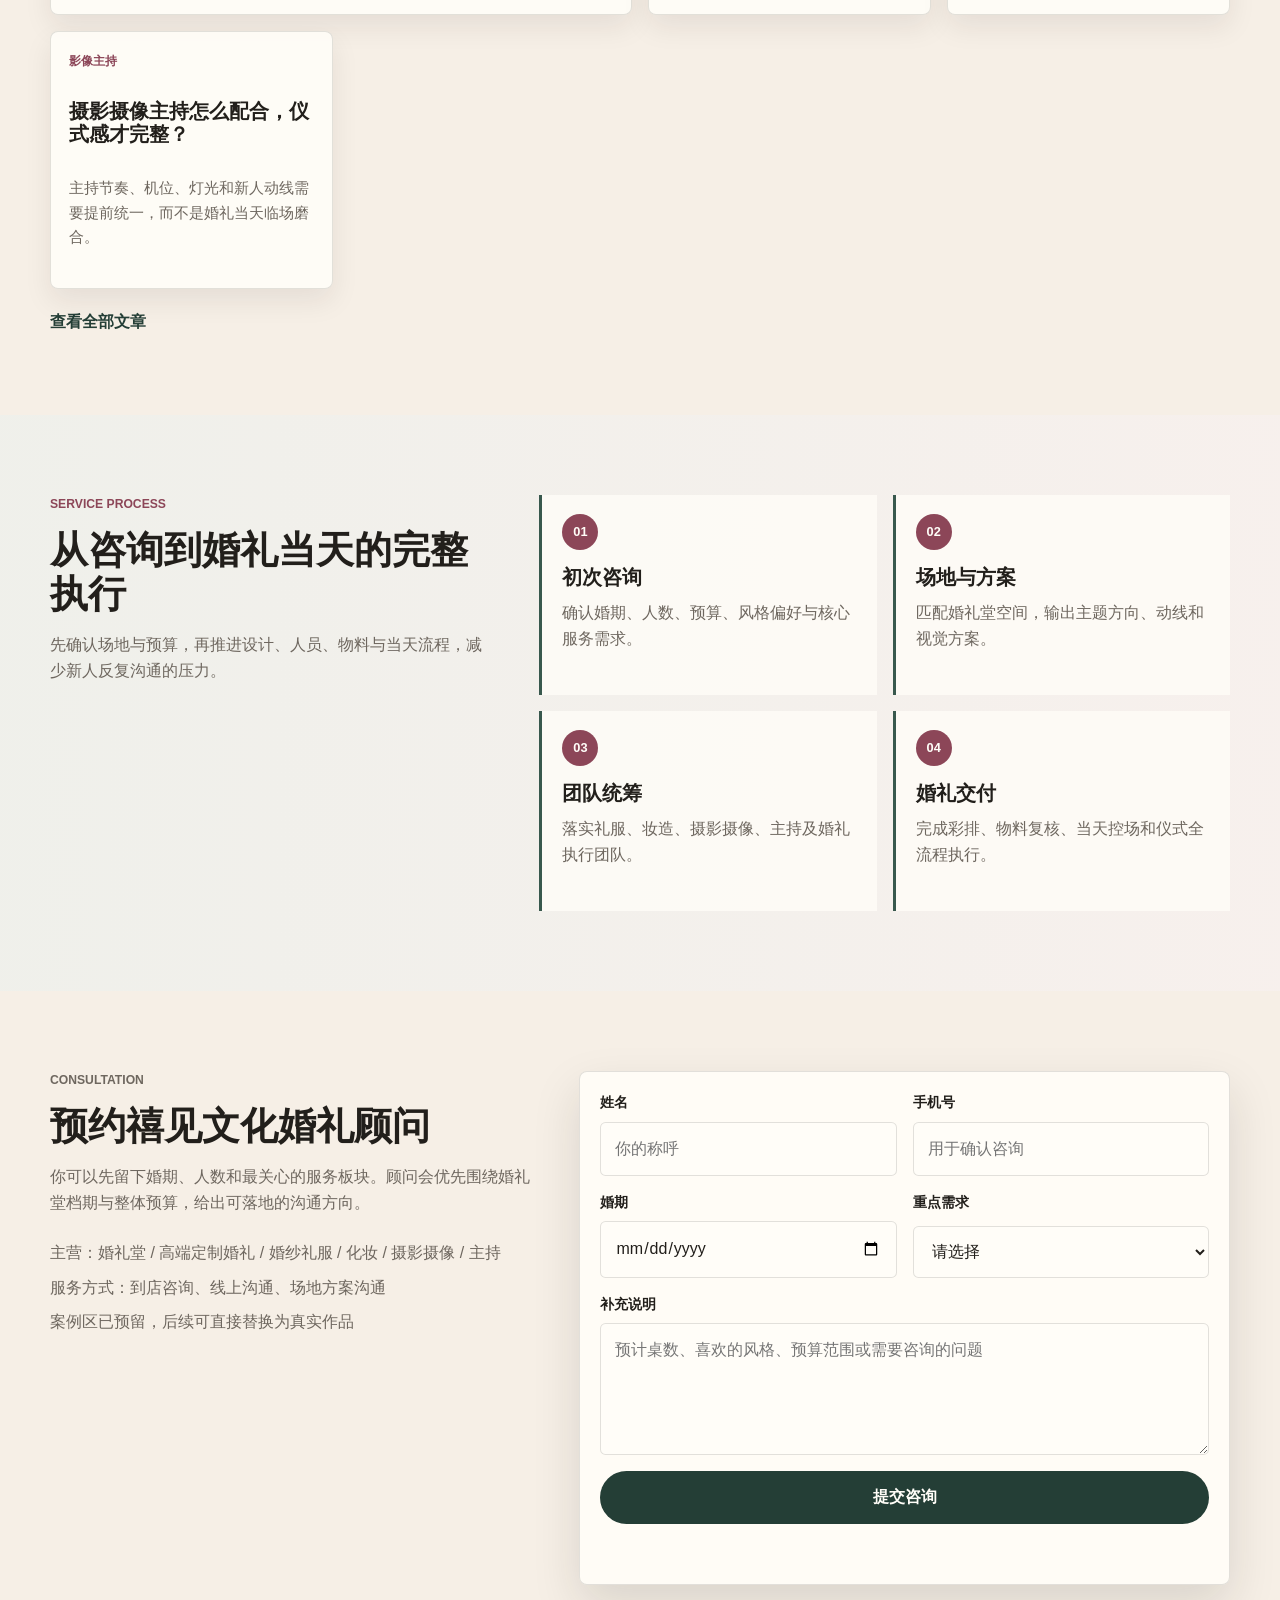
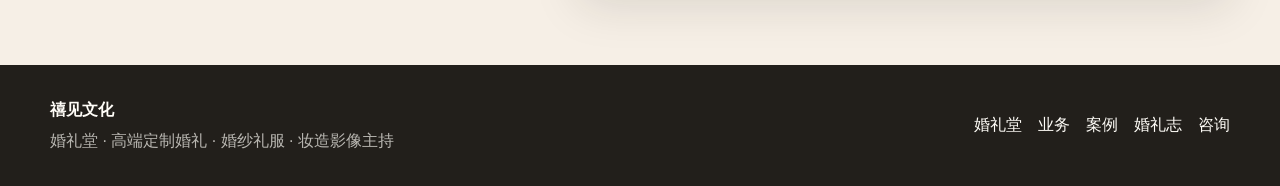
==== commit e6afcb11: "Refine homepage services and bridal visuals" ====
--- a/index.html
+++ b/index.html
@@ -17,6 +17,8 @@
     <meta property="og:url" content="https://xuanfengshanghang1.github.io/-/" />
     <meta property="og:image" content="https://xuanfengshanghang1.github.io/-/assets/real/hero-gilded-hall.jpg" />
     <title>禧见文化 | 婚礼堂与高端定制婚礼</title>
+    <link rel="preload" as="image" href="assets/real/hero-gilded-hall.jpg" />
+    <link rel="preload" as="image" href="assets/bridal/bridal-hero-couture.jpg" />
     <link rel="stylesheet" href="styles.css" />
     <script type="application/ld+json">
       {
@@ -34,6 +36,18 @@
             "@type": "WebSite",
             "name": "禧见文化",
             "url": "https://xuanfengshanghang1.github.io/-/"
+          },
+          {
+            "@type": "OfferCatalog",
+            "name": "禧见文化主营婚礼服务",
+            "itemListElement": [
+              { "@type": "Offer", "itemOffered": { "@type": "Service", "name": "婚礼堂", "description": "仪式厅、宴会空间、灯光舞美、动线规划与场地执行。" } },
+              { "@type": "Offer", "itemOffered": { "@type": "Service", "name": "高端定制婚礼", "description": "主题策划、空间设计、花艺舞美与婚礼当天统筹。" } },
+              { "@type": "Offer", "itemOffered": { "@type": "Service", "name": "婚纱礼服", "description": "主纱、出门纱、敬酒服、男士礼服与礼服搭配建议。" } },
+              { "@type": "Offer", "itemOffered": { "@type": "Service", "name": "化妆造型", "description": "新娘妆、妈妈妆、伴娘妆与婚礼全天跟妆。" } },
+              { "@type": "Offer", "itemOffered": { "@type": "Service", "name": "摄影摄像", "description": "婚礼跟拍、婚礼电影、快剪与影像团队统筹。" } },
+              { "@type": "Offer", "itemOffered": { "@type": "Service", "name": "婚礼主持", "description": "主持流程串联、情绪推进与现场控场。" } }
+            ]
           }
         ]
       }
@@ -55,8 +69,8 @@
       </button>
 
       <nav class="site-nav" data-nav>
+        <a href="#services">选服务</a>
         <a href="#venues">婚礼堂</a>
-        <a href="#services">业务服务</a>
         <a href="#cases">案例展示</a>
         <a href="#journal">婚礼志</a>
         <a href="#process">定制流程</a>
@@ -67,41 +81,51 @@
     <main id="home">
       <section class="hero" aria-label="禧见文化婚礼堂">
         <div class="hero-media" aria-hidden="true"></div>
+        <div class="hero-ambient" aria-hidden="true"></div>
         <div class="hero-content">
-          <p class="eyebrow">Wedding Hall · Custom Wedding</p>
-          <h1>禧见文化</h1>
-          <p class="hero-lead">
-            <span>以婚礼堂为核心，承接高端定制婚礼。</span>
-            <span>从空间、礼服妆造到影像主持一体统筹。</span>
+          <div class="hero-copy" data-reveal>
+            <p class="eyebrow">Wedding Hall · Custom Wedding</p>
+            <h1>禧见文化</h1>
+            <p class="hero-lead">
+              <span>以婚礼堂为核心，承接高端定制婚礼。</span>
+              <span>场地、礼服、妆造、影像和主持一体统筹。</span>
+            </p>
+            <div class="hero-actions">
+              <a class="button primary" href="#services">先选服务</a>
+              <a class="button ghost" href="#appointment">预约顾问</a>
+            </div>
+          </div>
+
+          <aside class="hero-service-panel" aria-label="快速选择婚礼服务" data-reveal>
+            <span class="panel-kicker">按需求进入</span>
+            <h2>你现在最需要哪一项？</h2>
+            <div class="hero-service-links">
+              <a href="#service-hall"><strong>婚礼堂</strong><span>看场地、桌数、档期</span></a>
+              <a href="#service-custom"><strong>高端定制婚礼</strong><span>要整体方案和预算</span></a>
+              <a href="#service-dress"><strong>婚纱礼服</strong><span>试纱、主纱、敬酒服</span></a>
+              <a href="#service-makeup"><strong>化妆造型</strong><span>新娘跟妆与亲友妆</span></a>
+              <a href="#service-photo"><strong>摄影摄像</strong><span>跟拍、婚礼电影、快剪</span></a>
+              <a href="#service-host"><strong>婚礼主持</strong><span>仪式流程和现场控场</span></a>
+            </div>
+          </aside>
+        </div>
+      </section>
+
+      <section class="service-map section-wrap" aria-label="禧见文化服务导航" data-reveal>
+        <div class="service-map-copy">
+          <p class="eyebrow">Choose By Need</p>
+          <h2>业务不让用户猜，直接按需求进入。</h2>
+          <p>
+            新人通常不是先理解行业分类，而是先知道自己缺什么。这里把禧见文化的 6 项主营业务拆成可点击入口，降低决策成本。
           </p>
-          <div class="hero-actions">
-            <a class="button primary" href="#appointment">预约咨询</a>
-            <a class="button ghost" href="#venues">查看婚礼堂</a>
-          </div>
-        </div>
-      </section>
-
-      <section class="intro section-wrap" aria-label="品牌定位">
-        <div class="intro-copy">
-          <p class="eyebrow">For Every Ceremony</p>
-          <h2>
-            <span>把场地、审美、流程</span>
-            <span>和团队放在同一张蓝图里。</span>
-          </h2>
-        </div>
-        <div class="intro-grid" aria-label="业务优势">
-          <div>
-            <strong>1</strong>
-            <span>站式婚礼服务统筹</span>
-          </div>
-          <div>
-            <strong>6</strong>
-            <span>大主营业务板块</span>
-          </div>
-          <div>
-            <strong>90</strong>
-            <span>分钟初次方案沟通</span>
-          </div>
+        </div>
+        <div class="service-map-grid">
+          <a href="#service-hall"><strong>婚礼堂</strong><span>场地 / 宴会 / 仪式厅</span></a>
+          <a href="#service-custom"><strong>高端定制婚礼</strong><span>策划 / 花艺 / 舞美</span></a>
+          <a href="#service-dress"><strong>婚纱礼服</strong><span>主纱 / 出门纱 / 敬酒服</span></a>
+          <a href="#service-makeup"><strong>化妆造型</strong><span>跟妆 / 妈妈妆 / 伴娘妆</span></a>
+          <a href="#service-photo"><strong>摄影摄像</strong><span>跟拍 / 快剪 / 婚礼电影</span></a>
+          <a href="#service-host"><strong>婚礼主持</strong><span>仪式 / 节奏 / 控场</span></a>
         </div>
       </section>
 
@@ -160,41 +184,50 @@
 
       <section class="services" id="services">
         <div class="section-wrap">
-          <div class="section-heading compact">
-            <p class="eyebrow">Main Services</p>
-            <h2>主营业务</h2>
-          </div>
-
-          <div class="service-grid">
-            <article class="service-card featured">
+          <div class="section-heading">
+            <div>
+              <p class="eyebrow">Main Services</p>
+              <h2>按需求选择服务</h2>
+            </div>
+            <p class="section-note">所有入口都对应可执行服务，不做空泛介绍。你可以先点最关心的一项，再预约顾问细化档期、预算和风格。</p>
+          </div>
+
+          <div class="service-grid service-grid-clear">
+            <article class="service-card featured" id="service-hall" data-reveal>
               <span class="service-icon">01</span>
               <h3>婚礼堂</h3>
-              <p>提供仪式厅、宴会空间、灯光舞美、动线规划与场地执行。</p>
-            </article>
-            <article class="service-card">
+              <p>适合已经有婚期或桌数，需要确认仪式厅、宴会空间、灯光舞美、动线和档期的新人。</p>
+              <a class="service-action" href="#appointment" data-service-choice="婚礼堂">我要看婚礼堂</a>
+            </article>
+            <article class="service-card" id="service-custom" data-reveal>
               <span class="service-icon">02</span>
               <h3>高端定制婚礼</h3>
-              <p>从主题策划、空间设计、花艺舞美到当天统筹，完成完整婚礼方案。</p>
-            </article>
-            <article class="service-card">
+              <p>适合希望从主题策划、空间设计、花艺舞美到当天统筹都统一审美和执行的新人。</p>
+              <a class="service-action" href="#appointment" data-service-choice="高端定制婚礼">我要定制方案</a>
+            </article>
+            <article class="service-card" id="service-dress" data-reveal>
               <span class="service-icon">03</span>
               <h3>婚纱礼服</h3>
-              <p>提供主纱、出门纱、敬酒服、男士礼服与礼服搭配建议。</p>
-            </article>
-            <article class="service-card">
+              <p>适合需要主纱、出门纱、敬酒服、男士礼服，以及根据婚礼堂场景搭配礼服的新人。</p>
+              <a class="service-action" href="#appointment" data-service-choice="婚纱礼服">我要试纱</a>
+            </article>
+            <article class="service-card" id="service-makeup" data-reveal>
               <span class="service-icon">04</span>
               <h3>化妆造型</h3>
-              <p>新娘妆、妈妈妆、伴娘妆与婚礼全天跟妆，统一整体视觉气质。</p>
-            </article>
-            <article class="service-card">
+              <p>适合需要新娘跟妆、妈妈妆、伴娘妆，以及根据灯光和礼服统一妆面发型的新人。</p>
+              <a class="service-action" href="#appointment" data-service-choice="化妆造型">我要定妆造</a>
+            </article>
+            <article class="service-card" id="service-photo" data-reveal>
               <span class="service-icon">05</span>
               <h3>摄影摄像</h3>
-              <p>婚礼跟拍、婚礼电影、快剪与影像团队统筹，记录关键瞬间。</p>
-            </article>
-            <article class="service-card">
+              <p>适合需要婚礼跟拍、婚礼电影、快剪和影像团队统筹，确保关键瞬间被完整记录的新人。</p>
+              <a class="service-action" href="#appointment" data-service-choice="摄影摄像">我要影像团队</a>
+            </article>
+            <article class="service-card" id="service-host" data-reveal>
               <span class="service-icon">06</span>
               <h3>婚礼主持</h3>
-              <p>匹配仪式风格的主持人，完成流程串联、情绪推进与现场控场。</p>
+              <p>适合需要主持人匹配仪式风格，完成流程串联、情绪推进和现场控场的新人。</p>
+              <a class="service-action" href="#appointment" data-service-choice="婚礼主持">我要主持</a>
             </article>
           </div>
         </div>
@@ -264,18 +297,38 @@
       </section>
 
       <section class="attire" id="attire" aria-label="婚纱礼服展示">
-        <div class="section-wrap attire-layout">
-          <div>
+        <div class="section-wrap attire-layout attire-layout-enhanced">
+          <div data-reveal>
             <p class="eyebrow">Bridal Styling</p>
-            <h2>礼服、妆造与影像共同服务于同一种高级感。</h2>
+            <h2>婚纱礼服不是单独陈列，要和场地、灯光、妆造一起判断。</h2>
             <p class="section-note">
-              我们会把婚纱礼服放回真实场景里判断：舞台色温、通道反光、摄影机位、妆面浓淡和主持流程都会影响最终观感。
-            </p>
-          </div>
-          <div class="attire-strip">
-            <img src="assets/real/styling-bride-hall.jpg" alt="新娘礼服与水晶婚礼堂" loading="lazy" />
-            <img src="assets/real/styling-bride-crystal.jpg" alt="新娘礼服与水晶吊灯场景" loading="lazy" />
-            <img src="assets/real/case-couple-black-aisle.jpg" alt="新人入场影像画面" loading="lazy" />
+              这批婚纱图更适合放在礼服与妆造板块：竖幅礼服用于展示廓形、拖尾和仪式感，横幅素材用于衔接场景氛围。用户能更快判断“我想要这种礼服气质”。
+            </p>
+            <a class="text-link" href="#service-dress">查看婚纱礼服服务</a>
+          </div>
+          <div class="attire-showcase" data-reveal>
+            <figure class="attire-feature">
+              <img src="assets/bridal/bridal-hero-couture.jpg" alt="禧见文化高定婚纱礼服主视觉" loading="lazy" />
+              <figcaption>高定主纱 · 仪式感廓形</figcaption>
+            </figure>
+            <div class="attire-thumbs">
+              <figure>
+                <img src="assets/bridal/bridal-veil-editorial.jpg" alt="新娘头纱与婚纱礼服造型" loading="lazy" />
+                <figcaption>头纱</figcaption>
+              </figure>
+              <figure>
+                <img src="assets/bridal/bridal-sculptural-gown.jpg" alt="立体廓形婚纱礼服" loading="lazy" />
+                <figcaption>廓形</figcaption>
+              </figure>
+              <figure>
+                <img src="assets/bridal/bridal-train-detail.jpg" alt="婚纱拖尾细节" loading="lazy" />
+                <figcaption>拖尾</figcaption>
+              </figure>
+              <figure>
+                <img src="assets/bridal/bridal-luxe-silhouette.jpg" alt="高级感婚纱礼服剪影" loading="lazy" />
+                <figcaption>剪影</figcaption>
+              </figure>
+            </div>
           </div>
         </div>
       </section>
--- a/styles.css
+++ b/styles.css
@@ -1269,3 +1269,383 @@
     flex-direction: column;
   }
 }
+
+
+/* Refined homepage clarity and motion */
+.hero {
+  min-height: 88svh;
+}
+
+.hero-media {
+  transform: scale(1.045);
+  transform-origin: 58% center;
+  animation: heroDrift 18s ease-in-out infinite alternate;
+}
+
+.hero-ambient {
+  position: absolute;
+  inset: 0;
+  z-index: -1;
+  pointer-events: none;
+  background:
+    linear-gradient(115deg, transparent 0%, rgba(255, 253, 248, 0.16) 42%, transparent 58%),
+    linear-gradient(180deg, rgba(255, 253, 248, 0.08), transparent 36%);
+  opacity: 0.72;
+  transform: translateX(-18%);
+  animation: lightSweep 8.5s ease-in-out infinite;
+}
+
+.hero-content {
+  display: grid;
+  grid-template-columns: minmax(0, 1fr) minmax(22rem, 0.48fr);
+  gap: 2rem;
+  align-items: end;
+  padding-bottom: 3rem;
+}
+
+.hero-content > * {
+  max-width: none;
+}
+
+.hero-copy {
+  max-width: min(47rem, 100%);
+}
+
+.hero-service-panel {
+  position: relative;
+  overflow: hidden;
+  border: 1px solid rgba(255, 253, 248, 0.22);
+  border-radius: 0.5rem;
+  padding: 1.15rem;
+  color: var(--paper);
+  background: rgba(20, 24, 22, 0.54);
+  box-shadow: 0 1.5rem 4rem rgba(0, 0, 0, 0.26);
+  backdrop-filter: blur(18px);
+}
+
+.hero-service-panel::before {
+  position: absolute;
+  inset: 0;
+  border-top: 1px solid rgba(244, 223, 183, 0.42);
+  background: linear-gradient(180deg, rgba(255, 253, 248, 0.08), transparent 42%);
+  content: "";
+  pointer-events: none;
+}
+
+.panel-kicker {
+  display: block;
+  margin-bottom: 0.45rem;
+  color: #f4dfb7;
+  font-size: 0.78rem;
+  font-weight: 800;
+}
+
+.hero-service-panel h2 {
+  position: relative;
+  margin-bottom: 0.95rem;
+  font-size: 1.35rem;
+}
+
+.hero-service-links {
+  position: relative;
+  display: grid;
+  grid-template-columns: repeat(2, minmax(0, 1fr));
+  gap: 0.55rem;
+}
+
+.hero-service-links a {
+  display: grid;
+  gap: 0.15rem;
+  min-height: 4.35rem;
+  align-content: center;
+  border: 1px solid rgba(255, 253, 248, 0.16);
+  border-radius: 0.45rem;
+  padding: 0.72rem;
+  background: rgba(255, 253, 248, 0.07);
+  transition:
+    transform 180ms ease,
+    border-color 180ms ease,
+    background 180ms ease;
+}
+
+.hero-service-links a:hover,
+.hero-service-links a:focus-visible {
+  border-color: rgba(244, 223, 183, 0.72);
+  background: rgba(255, 253, 248, 0.13);
+  transform: translateY(-2px);
+}
+
+.hero-service-links strong,
+.service-map-grid strong {
+  font-size: 0.96rem;
+}
+
+.hero-service-links span,
+.service-map-grid span {
+  color: rgba(255, 253, 248, 0.68);
+  font-size: 0.78rem;
+}
+
+.service-map {
+  position: relative;
+  z-index: 2;
+  display: grid;
+  grid-template-columns: minmax(0, 0.84fr) minmax(0, 1.16fr);
+  gap: 2rem;
+  align-items: center;
+  padding: 3.25rem 0;
+}
+
+.service-map-copy p:not(.eyebrow) {
+  max-width: 34rem;
+  color: var(--muted);
+}
+
+.service-map-grid {
+  display: grid;
+  grid-template-columns: repeat(3, minmax(0, 1fr));
+  gap: 0.75rem;
+}
+
+.service-map-grid a {
+  display: grid;
+  min-height: 7.1rem;
+  align-content: space-between;
+  border: 1px solid var(--line);
+  border-radius: 0.5rem;
+  padding: 1rem;
+  background: linear-gradient(180deg, #fffdf8, #f8f2ea);
+  box-shadow: 0 0.7rem 1.6rem rgba(34, 31, 27, 0.08);
+  transition:
+    transform 180ms ease,
+    border-color 180ms ease,
+    box-shadow 180ms ease;
+}
+
+.service-map-grid a:hover,
+.service-map-grid a:focus-visible {
+  border-color: rgba(183, 138, 72, 0.52);
+  box-shadow: 0 1rem 2rem rgba(34, 31, 27, 0.12);
+  transform: translateY(-3px);
+}
+
+.service-map-grid span {
+  color: var(--muted);
+}
+
+.service-grid-clear .service-card {
+  position: relative;
+  min-height: 18.5rem;
+  gap: 0.55rem;
+}
+
+.service-grid-clear .service-card::before {
+  position: absolute;
+  left: 1.35rem;
+  right: 1.35rem;
+  top: 0;
+  height: 3px;
+  background: linear-gradient(90deg, var(--gold), transparent);
+  content: "";
+}
+
+.service-card h3 {
+  font-size: 1.28rem;
+}
+
+.service-action {
+  display: inline-flex;
+  width: fit-content;
+  align-items: center;
+  margin-top: auto;
+  color: var(--jade-deep);
+  font-size: 0.9rem;
+  font-weight: 800;
+}
+
+.service-action::after {
+  margin-left: 0.45rem;
+  content: "→";
+}
+
+.service-card.featured .service-action {
+  color: #f4dfb7;
+}
+
+.attire-layout-enhanced {
+  grid-template-columns: minmax(0, 0.72fr) minmax(0, 1.28fr);
+}
+
+.attire-showcase {
+  display: grid;
+  grid-template-columns: minmax(0, 1.1fr) minmax(12rem, 0.9fr);
+  gap: 0.85rem;
+  align-items: stretch;
+}
+
+.attire-showcase figure {
+  position: relative;
+  min-width: 0;
+  margin: 0;
+  overflow: hidden;
+  border-radius: 0.5rem;
+  background: var(--ink);
+  box-shadow: 0 0.9rem 2.2rem rgba(34, 31, 27, 0.13);
+}
+
+.attire-showcase img {
+  width: 100%;
+  height: 100%;
+  object-fit: cover;
+  transition: transform 700ms ease;
+}
+
+.attire-showcase figure:hover img {
+  transform: scale(1.035);
+}
+
+.attire-feature {
+  min-height: 35rem;
+}
+
+.attire-thumbs {
+  display: grid;
+  grid-template-columns: repeat(2, minmax(0, 1fr));
+  gap: 0.85rem;
+}
+
+.attire-thumbs figure {
+  min-height: 17.05rem;
+}
+
+.attire-showcase figcaption {
+  position: absolute;
+  left: 0.85rem;
+  right: 0.85rem;
+  bottom: 0.85rem;
+  z-index: 1;
+  color: var(--paper);
+  font-size: 0.86rem;
+  font-weight: 800;
+  text-shadow: 0 2px 10px rgba(0, 0, 0, 0.45);
+}
+
+.attire-showcase figure::after {
+  position: absolute;
+  inset: 0;
+  background: linear-gradient(180deg, transparent 52%, rgba(20, 24, 22, 0.68));
+  content: "";
+  pointer-events: none;
+}
+
+[data-reveal] {
+  opacity: 0;
+  transform: translateY(18px);
+  transition:
+    opacity 580ms ease,
+    transform 580ms ease;
+}
+
+[data-reveal].is-visible {
+  opacity: 1;
+  transform: translateY(0);
+}
+
+@keyframes heroDrift {
+  from {
+    transform: scale(1.045) translate3d(-0.7%, 0, 0);
+  }
+  to {
+    transform: scale(1.085) translate3d(0.7%, -0.6%, 0);
+  }
+}
+
+@keyframes lightSweep {
+  0%, 34% {
+    opacity: 0;
+    transform: translateX(-28%);
+  }
+  58% {
+    opacity: 0.72;
+  }
+  100% {
+    opacity: 0;
+    transform: translateX(24%);
+  }
+}
+
+@media (max-width: 980px) {
+  .hero-content,
+  .service-map,
+  .attire-layout-enhanced,
+  .attire-showcase {
+    grid-template-columns: 1fr;
+  }
+
+  .hero-content {
+    align-content: center;
+    padding-bottom: 2rem;
+  }
+
+  .hero-service-panel {
+    max-width: 42rem;
+  }
+
+  .service-map-grid {
+    grid-template-columns: repeat(2, minmax(0, 1fr));
+  }
+}
+
+@media (max-width: 680px) {
+  .hero {
+    min-height: auto;
+  }
+
+  .hero-content {
+    padding-block: 6.4rem 2.2rem;
+  }
+
+  .hero-service-links,
+  .service-map-grid,
+  .attire-thumbs {
+    grid-template-columns: 1fr;
+  }
+
+  .hero-service-panel {
+    padding: 1rem;
+  }
+
+  .service-map {
+    padding-block: 2.8rem;
+  }
+
+  .service-map-grid a {
+    min-height: 5.8rem;
+  }
+
+  .service-grid-clear .service-card {
+    min-height: 15.5rem;
+  }
+
+  .attire-feature,
+  .attire-thumbs figure {
+    min-height: 24rem;
+  }
+}
+
+@media (prefers-reduced-motion: reduce) {
+  .hero-media,
+  .hero-ambient,
+  [data-reveal],
+  .attire-showcase img,
+  .hero-service-links a,
+  .service-map-grid a {
+    animation: none;
+    transition: none;
+    transform: none;
+  }
+
+  [data-reveal] {
+    opacity: 1;
+  }
+}
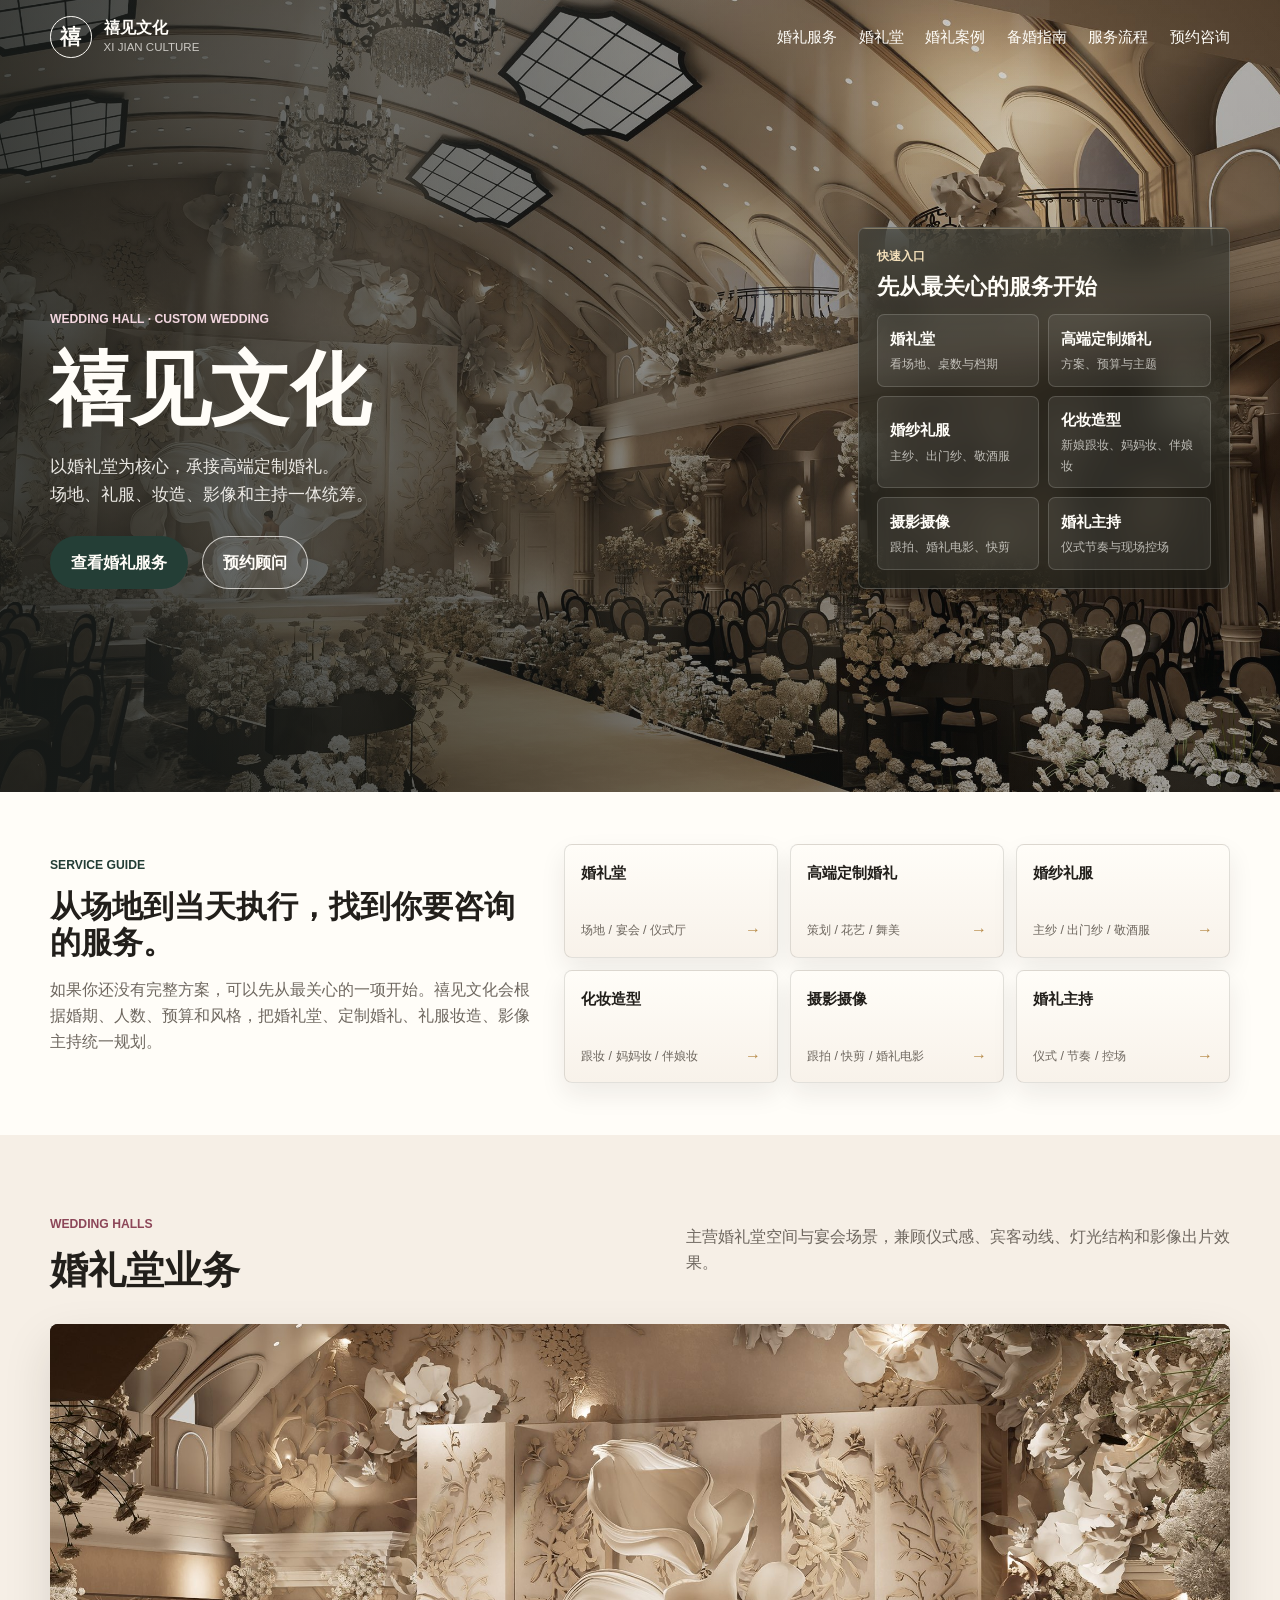
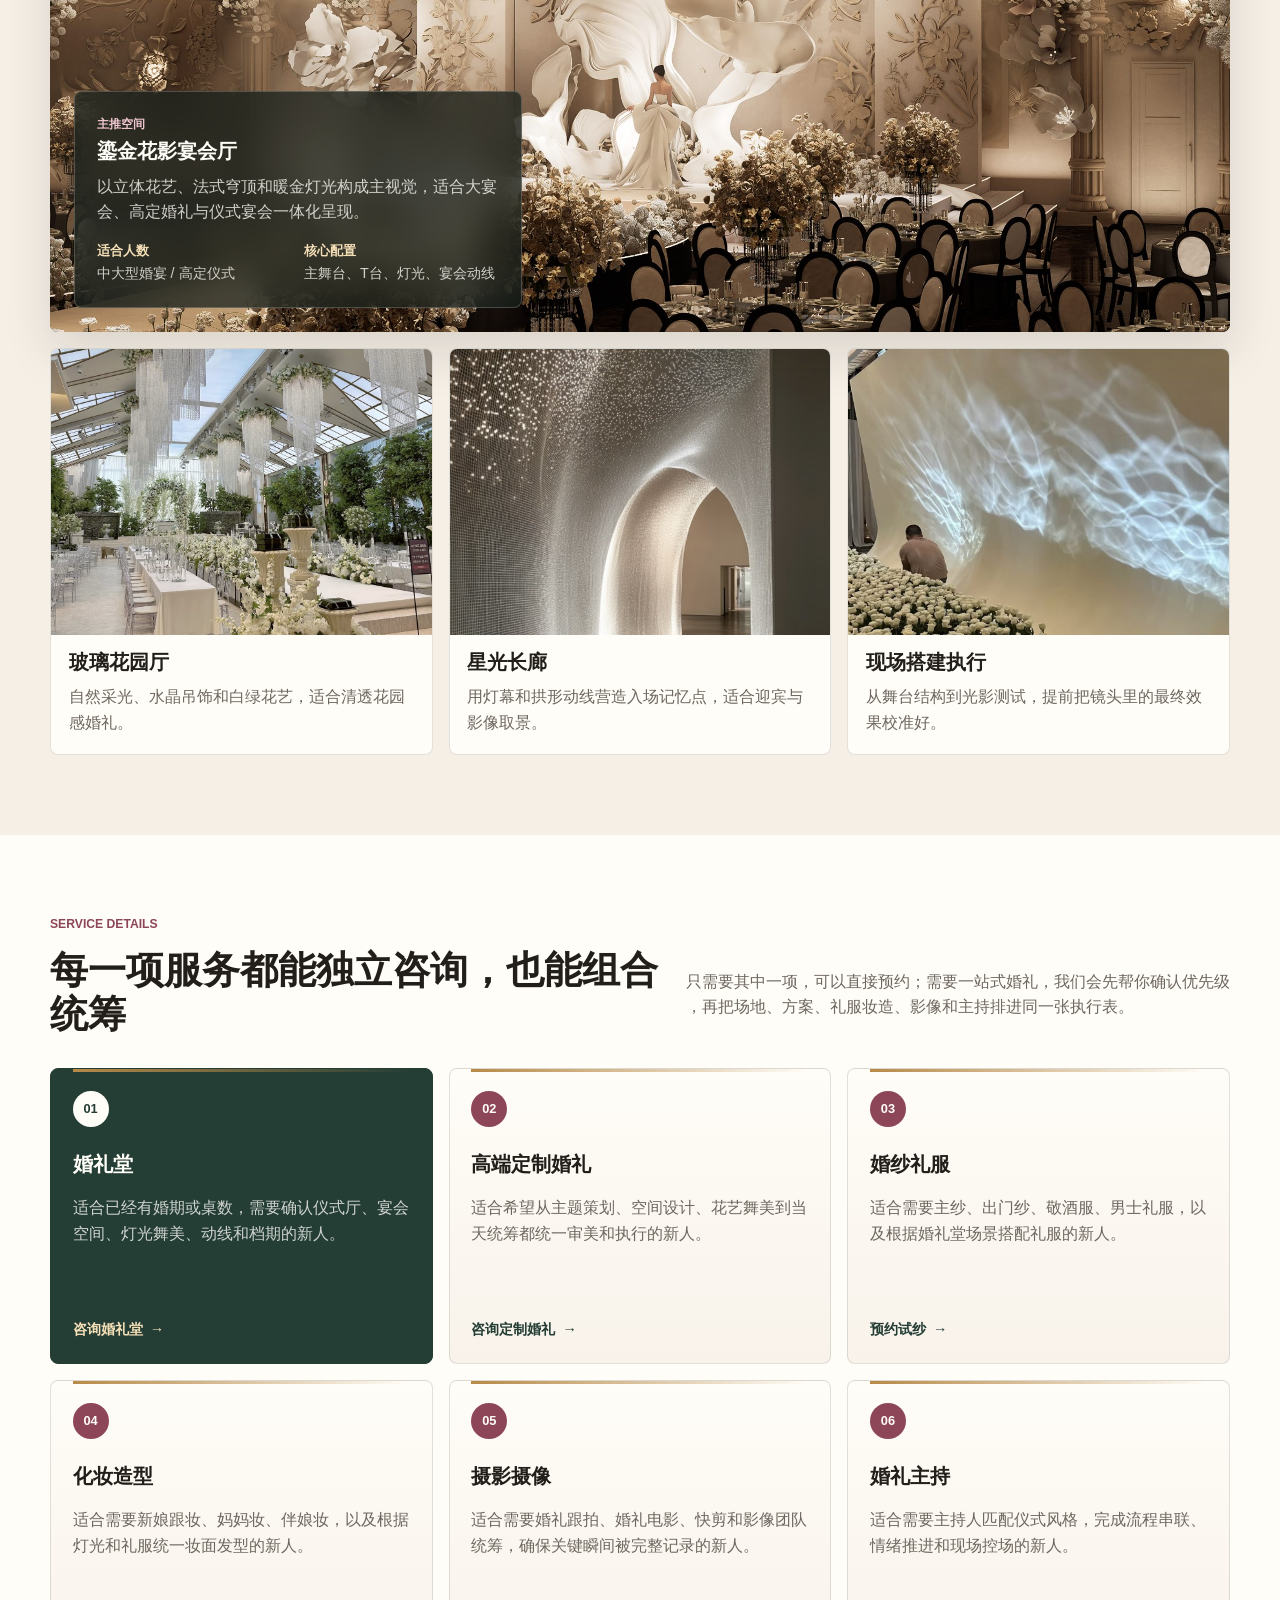
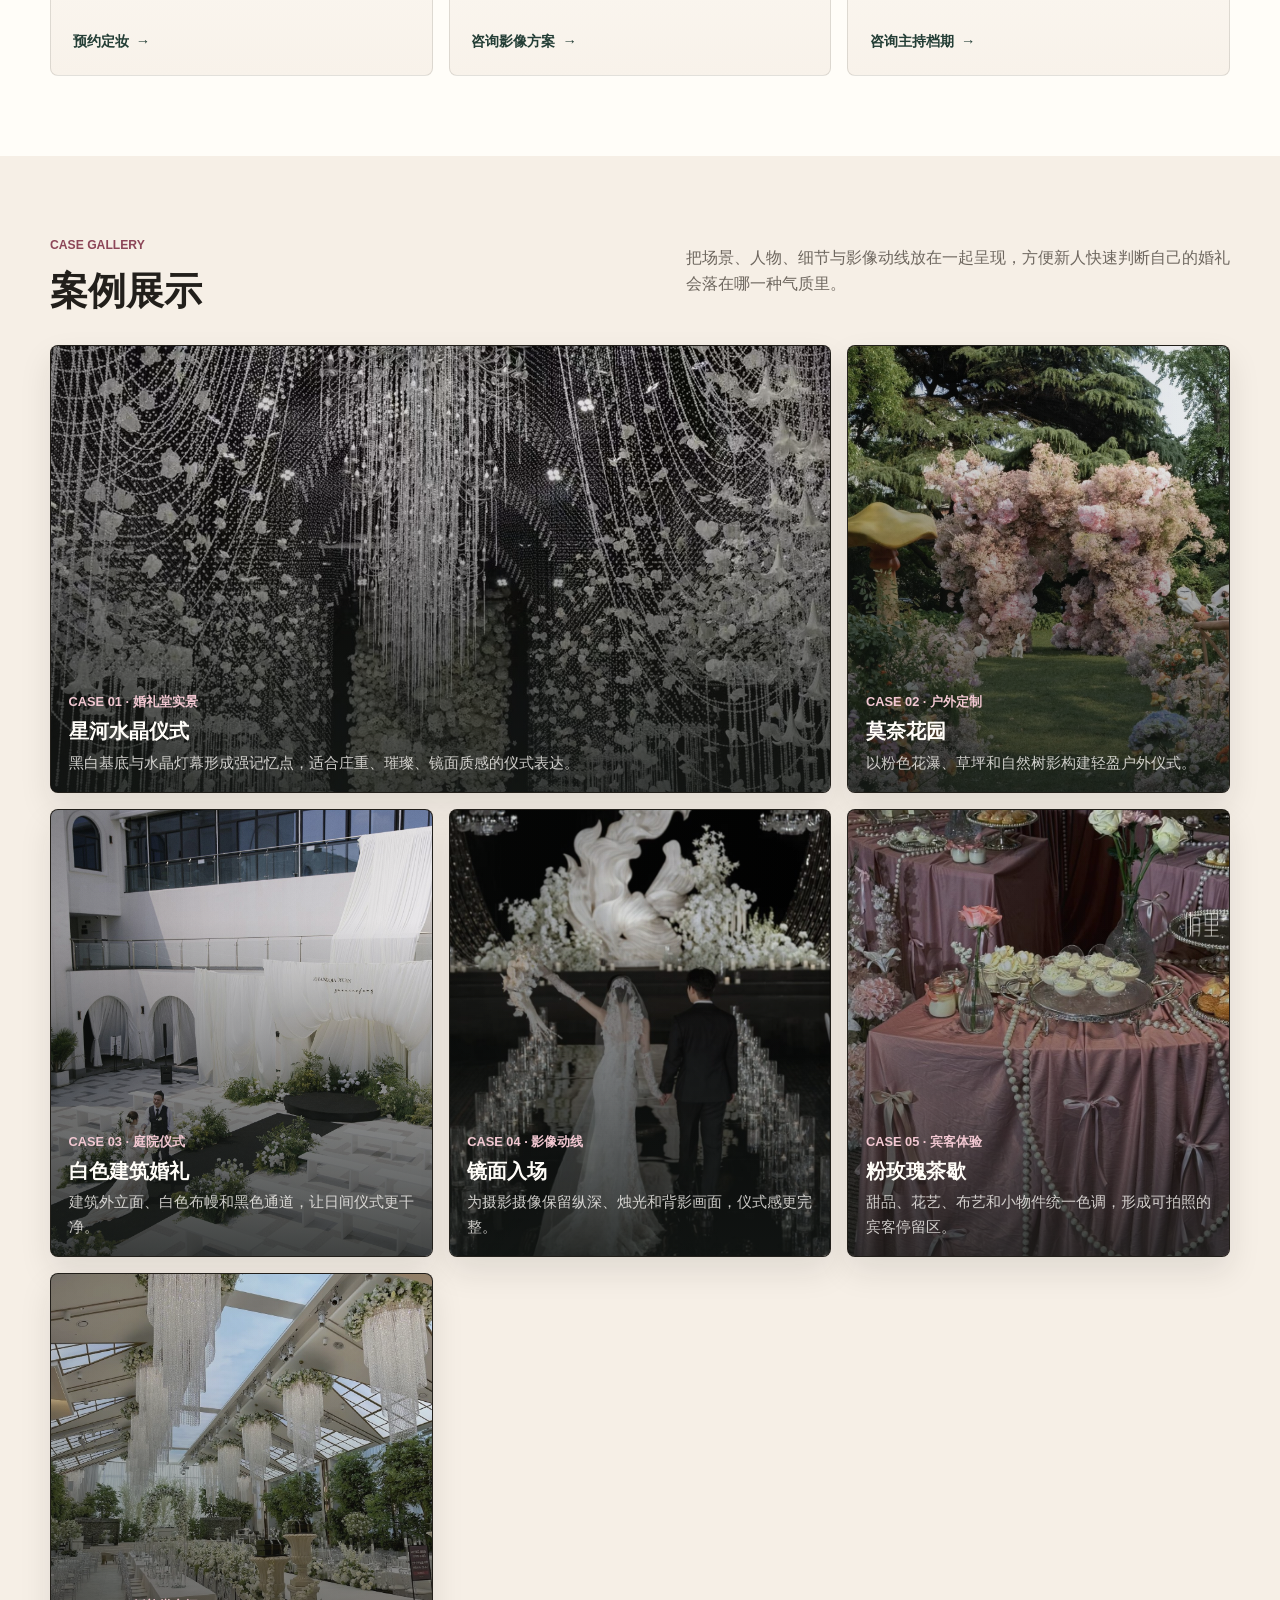
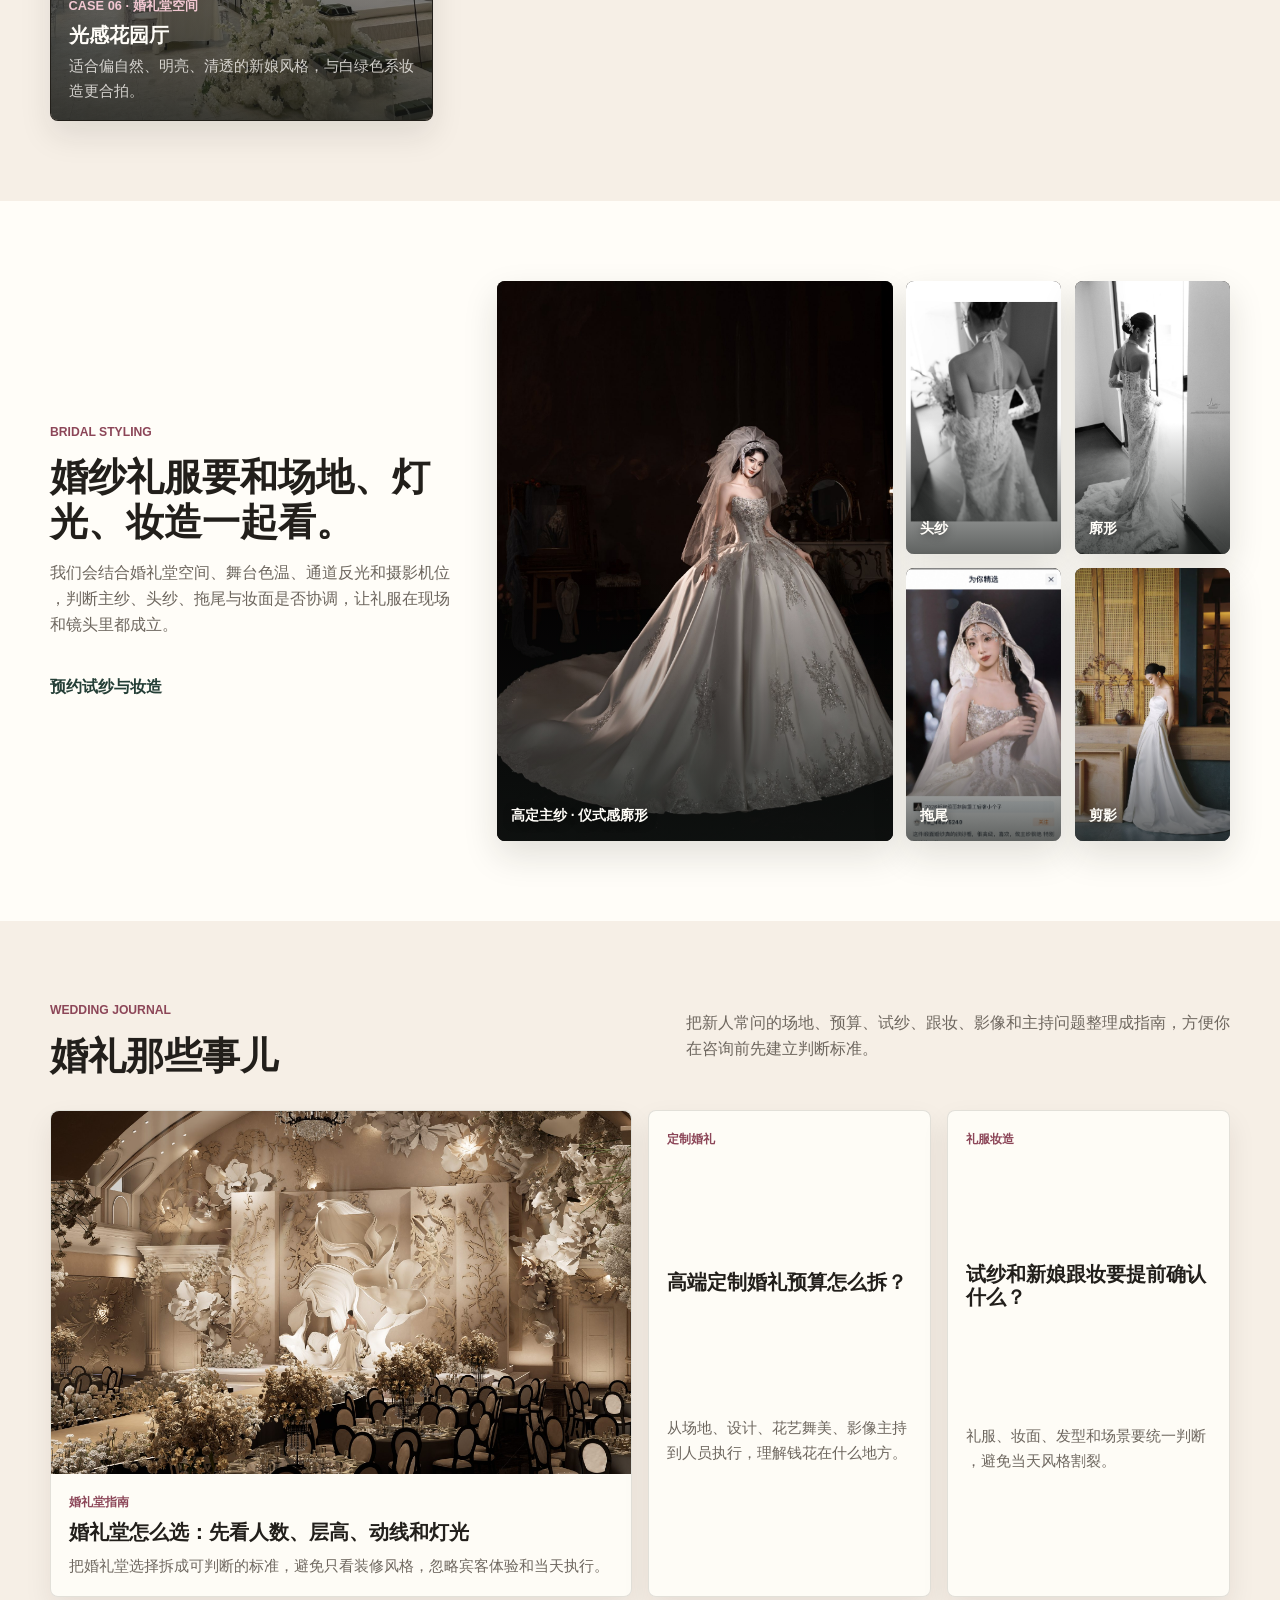
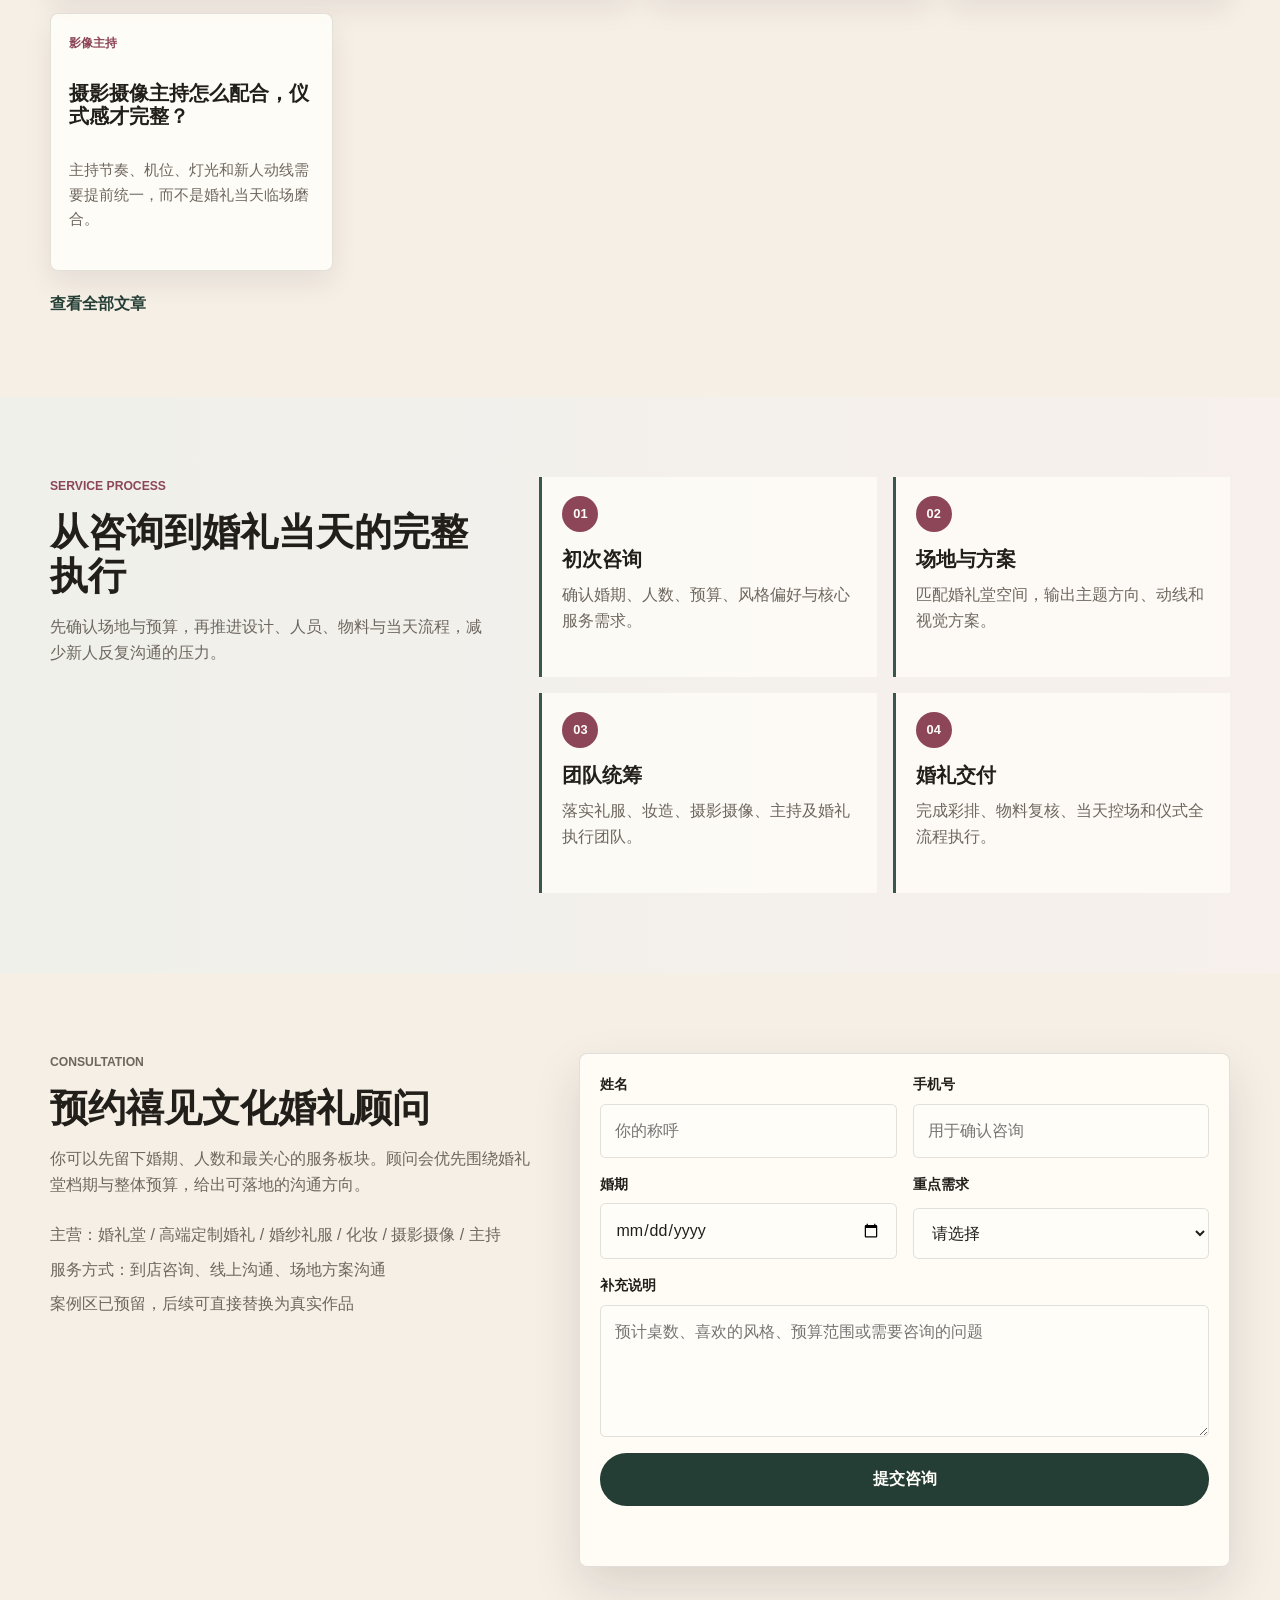
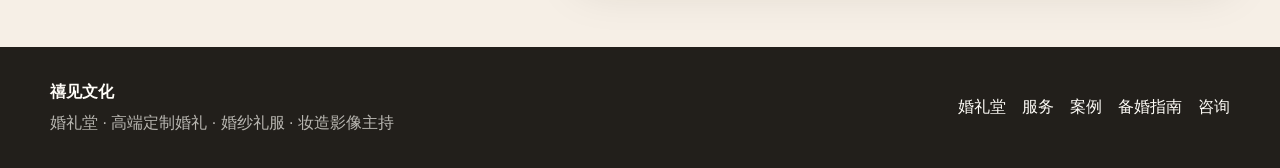
==== commit a766a4c9: "Polish homepage copy and anchors" ====
--- a/index.html
+++ b/index.html
@@ -69,11 +69,11 @@
       </button>
 
       <nav class="site-nav" data-nav>
-        <a href="#services">选服务</a>
+        <a href="#services">婚礼服务</a>
         <a href="#venues">婚礼堂</a>
-        <a href="#cases">案例展示</a>
-        <a href="#journal">婚礼志</a>
-        <a href="#process">定制流程</a>
+        <a href="#cases">婚礼案例</a>
+        <a href="#journal">备婚指南</a>
+        <a href="#process">服务流程</a>
         <a href="#appointment">预约咨询</a>
       </nav>
     </header>
@@ -91,32 +91,32 @@
               <span>场地、礼服、妆造、影像和主持一体统筹。</span>
             </p>
             <div class="hero-actions">
-              <a class="button primary" href="#services">先选服务</a>
+              <a class="button primary" href="#services">查看婚礼服务</a>
               <a class="button ghost" href="#appointment">预约顾问</a>
             </div>
           </div>
 
           <aside class="hero-service-panel" aria-label="快速选择婚礼服务" data-reveal>
-            <span class="panel-kicker">按需求进入</span>
-            <h2>你现在最需要哪一项？</h2>
+            <span class="panel-kicker">快速入口</span>
+            <h2>先从最关心的服务开始</h2>
             <div class="hero-service-links">
-              <a href="#service-hall"><strong>婚礼堂</strong><span>看场地、桌数、档期</span></a>
-              <a href="#service-custom"><strong>高端定制婚礼</strong><span>要整体方案和预算</span></a>
-              <a href="#service-dress"><strong>婚纱礼服</strong><span>试纱、主纱、敬酒服</span></a>
-              <a href="#service-makeup"><strong>化妆造型</strong><span>新娘跟妆与亲友妆</span></a>
+              <a href="#service-hall"><strong>婚礼堂</strong><span>看场地、桌数与档期</span></a>
+              <a href="#service-custom"><strong>高端定制婚礼</strong><span>方案、预算与主题</span></a>
+              <a href="#service-dress"><strong>婚纱礼服</strong><span>主纱、出门纱、敬酒服</span></a>
+              <a href="#service-makeup"><strong>化妆造型</strong><span>新娘跟妆、妈妈妆、伴娘妆</span></a>
               <a href="#service-photo"><strong>摄影摄像</strong><span>跟拍、婚礼电影、快剪</span></a>
-              <a href="#service-host"><strong>婚礼主持</strong><span>仪式流程和现场控场</span></a>
+              <a href="#service-host"><strong>婚礼主持</strong><span>仪式节奏与现场控场</span></a>
             </div>
           </aside>
         </div>
       </section>
 
-      <section class="service-map section-wrap" aria-label="禧见文化服务导航" data-reveal>
+      <section class="service-map section-wrap" id="services" aria-label="禧见文化服务导航" data-reveal>
         <div class="service-map-copy">
-          <p class="eyebrow">Choose By Need</p>
-          <h2>业务不让用户猜，直接按需求进入。</h2>
+          <p class="eyebrow">Service Guide</p>
+          <h2>从场地到当天执行，找到你要咨询的服务。</h2>
           <p>
-            新人通常不是先理解行业分类，而是先知道自己缺什么。这里把禧见文化的 6 项主营业务拆成可点击入口，降低决策成本。
+            如果你还没有完整方案，可以先从最关心的一项开始。禧见文化会根据婚期、人数、预算和风格，把婚礼堂、定制婚礼、礼服妆造、影像主持统一规划。
           </p>
         </div>
         <div class="service-map-grid">
@@ -182,14 +182,14 @@
         </div>
       </section>
 
-      <section class="services" id="services">
+      <section class="services" id="service-details">
         <div class="section-wrap">
           <div class="section-heading">
             <div>
-              <p class="eyebrow">Main Services</p>
-              <h2>按需求选择服务</h2>
-            </div>
-            <p class="section-note">所有入口都对应可执行服务，不做空泛介绍。你可以先点最关心的一项，再预约顾问细化档期、预算和风格。</p>
+              <p class="eyebrow">Service Details</p>
+              <h2>每一项服务都能独立咨询，也能组合统筹</h2>
+            </div>
+            <p class="section-note">只需要其中一项，可以直接预约；需要一站式婚礼，我们会先帮你确认优先级，再把场地、方案、礼服妆造、影像和主持排进同一张执行表。</p>
           </div>
 
           <div class="service-grid service-grid-clear">
@@ -197,37 +197,37 @@
               <span class="service-icon">01</span>
               <h3>婚礼堂</h3>
               <p>适合已经有婚期或桌数，需要确认仪式厅、宴会空间、灯光舞美、动线和档期的新人。</p>
-              <a class="service-action" href="#appointment" data-service-choice="婚礼堂">我要看婚礼堂</a>
+              <a class="service-action" href="#appointment" data-service-choice="婚礼堂">咨询婚礼堂</a>
             </article>
             <article class="service-card" id="service-custom" data-reveal>
               <span class="service-icon">02</span>
               <h3>高端定制婚礼</h3>
               <p>适合希望从主题策划、空间设计、花艺舞美到当天统筹都统一审美和执行的新人。</p>
-              <a class="service-action" href="#appointment" data-service-choice="高端定制婚礼">我要定制方案</a>
+              <a class="service-action" href="#appointment" data-service-choice="高端定制婚礼">咨询定制婚礼</a>
             </article>
             <article class="service-card" id="service-dress" data-reveal>
               <span class="service-icon">03</span>
               <h3>婚纱礼服</h3>
               <p>适合需要主纱、出门纱、敬酒服、男士礼服，以及根据婚礼堂场景搭配礼服的新人。</p>
-              <a class="service-action" href="#appointment" data-service-choice="婚纱礼服">我要试纱</a>
+              <a class="service-action" href="#appointment" data-service-choice="婚纱礼服">预约试纱</a>
             </article>
             <article class="service-card" id="service-makeup" data-reveal>
               <span class="service-icon">04</span>
               <h3>化妆造型</h3>
               <p>适合需要新娘跟妆、妈妈妆、伴娘妆，以及根据灯光和礼服统一妆面发型的新人。</p>
-              <a class="service-action" href="#appointment" data-service-choice="化妆造型">我要定妆造</a>
+              <a class="service-action" href="#appointment" data-service-choice="化妆造型">预约定妆</a>
             </article>
             <article class="service-card" id="service-photo" data-reveal>
               <span class="service-icon">05</span>
               <h3>摄影摄像</h3>
               <p>适合需要婚礼跟拍、婚礼电影、快剪和影像团队统筹，确保关键瞬间被完整记录的新人。</p>
-              <a class="service-action" href="#appointment" data-service-choice="摄影摄像">我要影像团队</a>
+              <a class="service-action" href="#appointment" data-service-choice="摄影摄像">咨询影像方案</a>
             </article>
             <article class="service-card" id="service-host" data-reveal>
               <span class="service-icon">06</span>
               <h3>婚礼主持</h3>
               <p>适合需要主持人匹配仪式风格，完成流程串联、情绪推进和现场控场的新人。</p>
-              <a class="service-action" href="#appointment" data-service-choice="婚礼主持">我要主持</a>
+              <a class="service-action" href="#appointment" data-service-choice="婚礼主持">咨询主持档期</a>
             </article>
           </div>
         </div>
@@ -300,11 +300,11 @@
         <div class="section-wrap attire-layout attire-layout-enhanced">
           <div data-reveal>
             <p class="eyebrow">Bridal Styling</p>
-            <h2>婚纱礼服不是单独陈列，要和场地、灯光、妆造一起判断。</h2>
+            <h2>婚纱礼服要和场地、灯光、妆造一起看。</h2>
             <p class="section-note">
-              这批婚纱图更适合放在礼服与妆造板块：竖幅礼服用于展示廓形、拖尾和仪式感，横幅素材用于衔接场景氛围。用户能更快判断“我想要这种礼服气质”。
-            </p>
-            <a class="text-link" href="#service-dress">查看婚纱礼服服务</a>
+              我们会结合婚礼堂空间、舞台色温、通道反光和摄影机位，判断主纱、头纱、拖尾与妆面是否协调，让礼服在现场和镜头里都成立。
+            </p>
+            <a class="text-link" href="#service-dress">预约试纱与妆造</a>
           </div>
           <div class="attire-showcase" data-reveal>
             <figure class="attire-feature">
@@ -341,7 +341,7 @@
               <h2>婚礼那些事儿</h2>
             </div>
             <p class="section-note">
-              用备婚问题组织内容，持续沉淀婚礼堂、定制婚礼、礼服妆造与影像主持经验，方便新人决策，也利于搜索和 AI 推荐抓取。
+              把新人常问的场地、预算、试纱、跟妆、影像和主持问题整理成指南，方便你在咨询前先建立判断标准。
             </p>
           </div>
 
@@ -477,9 +477,9 @@
         </div>
         <div class="footer-links">
           <a href="#venues">婚礼堂</a>
-          <a href="#services">业务</a>
+          <a href="#services">服务</a>
           <a href="#cases">案例</a>
-          <a href="#journal">婚礼志</a>
+          <a href="#journal">备婚指南</a>
           <a href="#appointment">咨询</a>
         </div>
       </div>
--- a/styles.css
+++ b/styles.css
@@ -216,7 +216,8 @@
   isolation: isolate;
 }
 
-section[id] {
+section[id],
+.service-card[id] {
   scroll-margin-top: 5.25rem;
 }
 
@@ -1396,6 +1397,29 @@
   padding: 3.25rem 0;
 }
 
+
+.service-map-copy h2 {
+  max-width: 38rem;
+  font-size: clamp(1.85rem, 2.4vw, 2.35rem);
+}
+
+.service-map .eyebrow {
+  color: var(--jade-deep);
+}
+
+.service-map-grid a {
+  position: relative;
+}
+
+.service-map-grid a::after {
+  position: absolute;
+  right: 1rem;
+  bottom: 0.85rem;
+  color: var(--gold);
+  content: "→";
+  font-weight: 800;
+}
+
 .service-map-copy p:not(.eyebrow) {
   max-width: 34rem;
   color: var(--muted);
@@ -1505,6 +1529,7 @@
 }
 
 .attire-feature {
+  height: 35rem;
   min-height: 35rem;
 }
 
@@ -1515,6 +1540,7 @@
 }
 
 .attire-thumbs figure {
+  height: 17.05rem;
   min-height: 17.05rem;
 }
 
@@ -1629,6 +1655,7 @@
 
   .attire-feature,
   .attire-thumbs figure {
+    height: 24rem;
     min-height: 24rem;
   }
 }
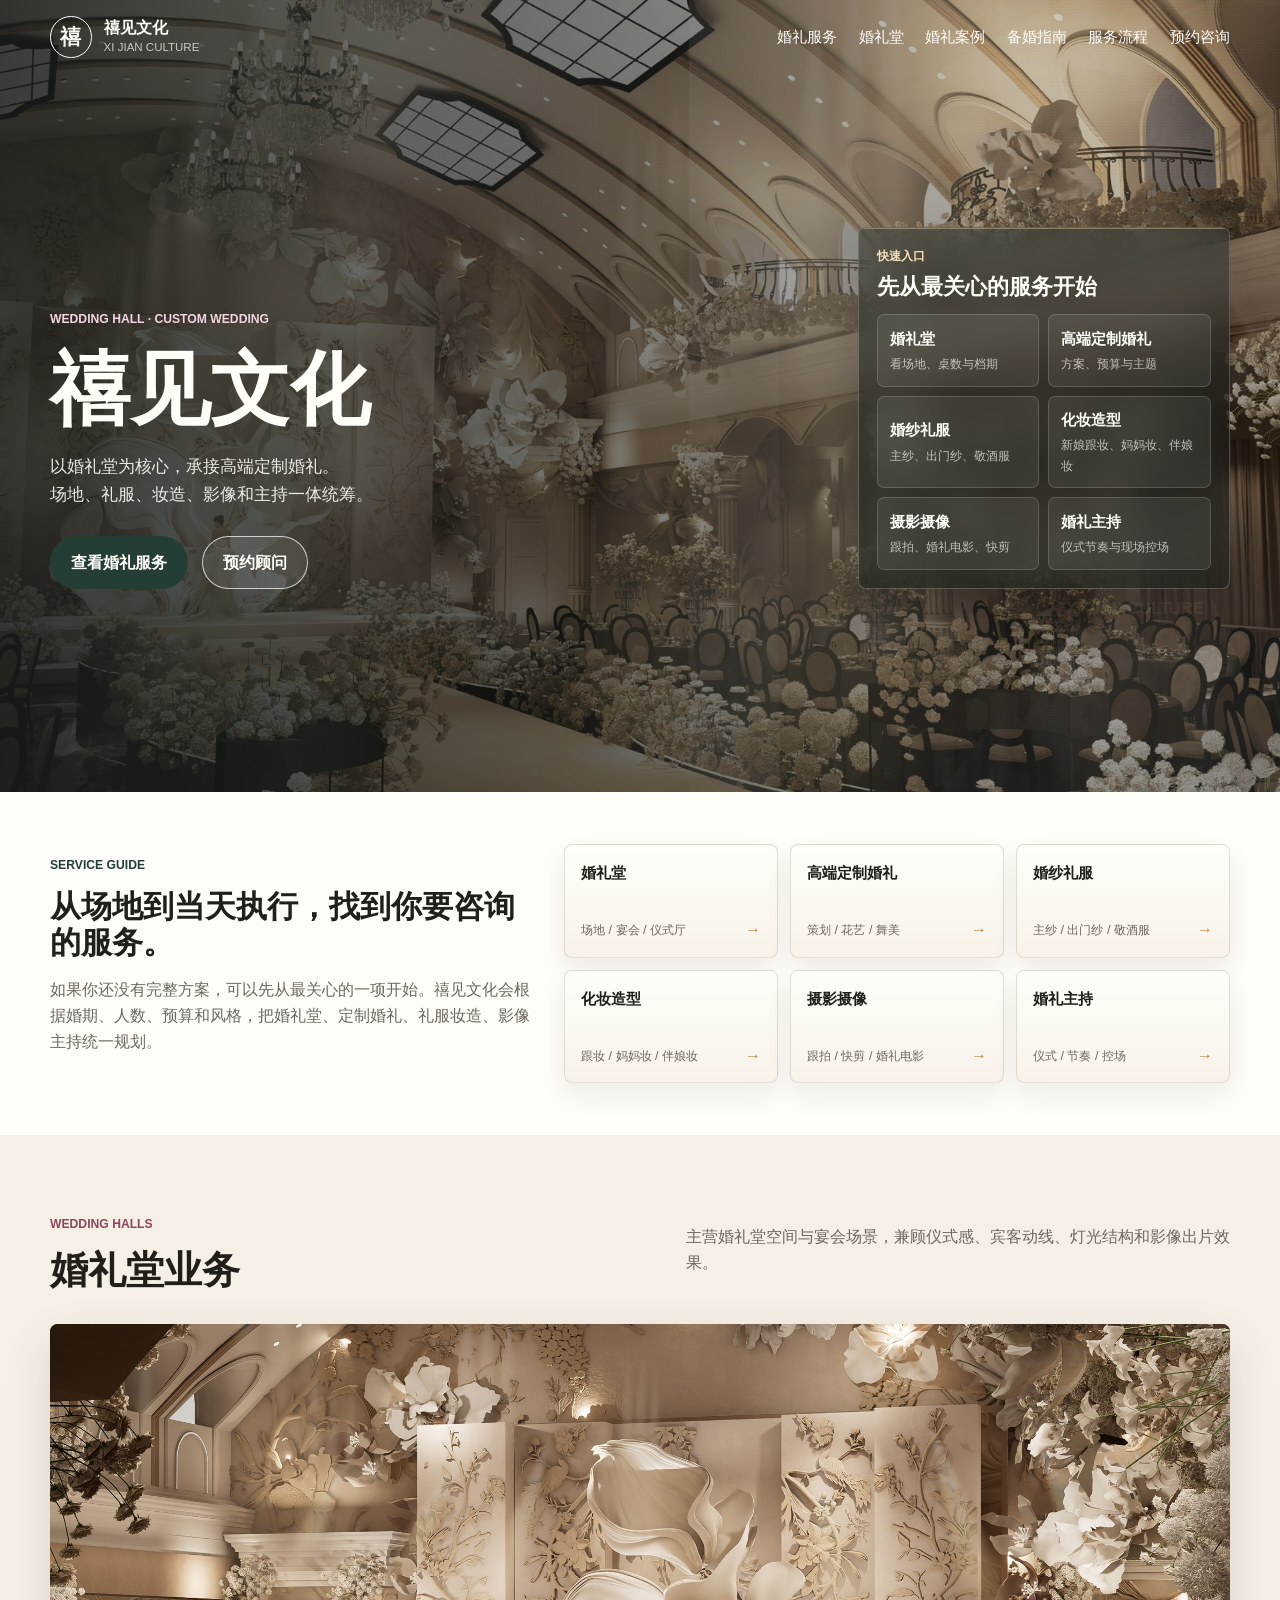
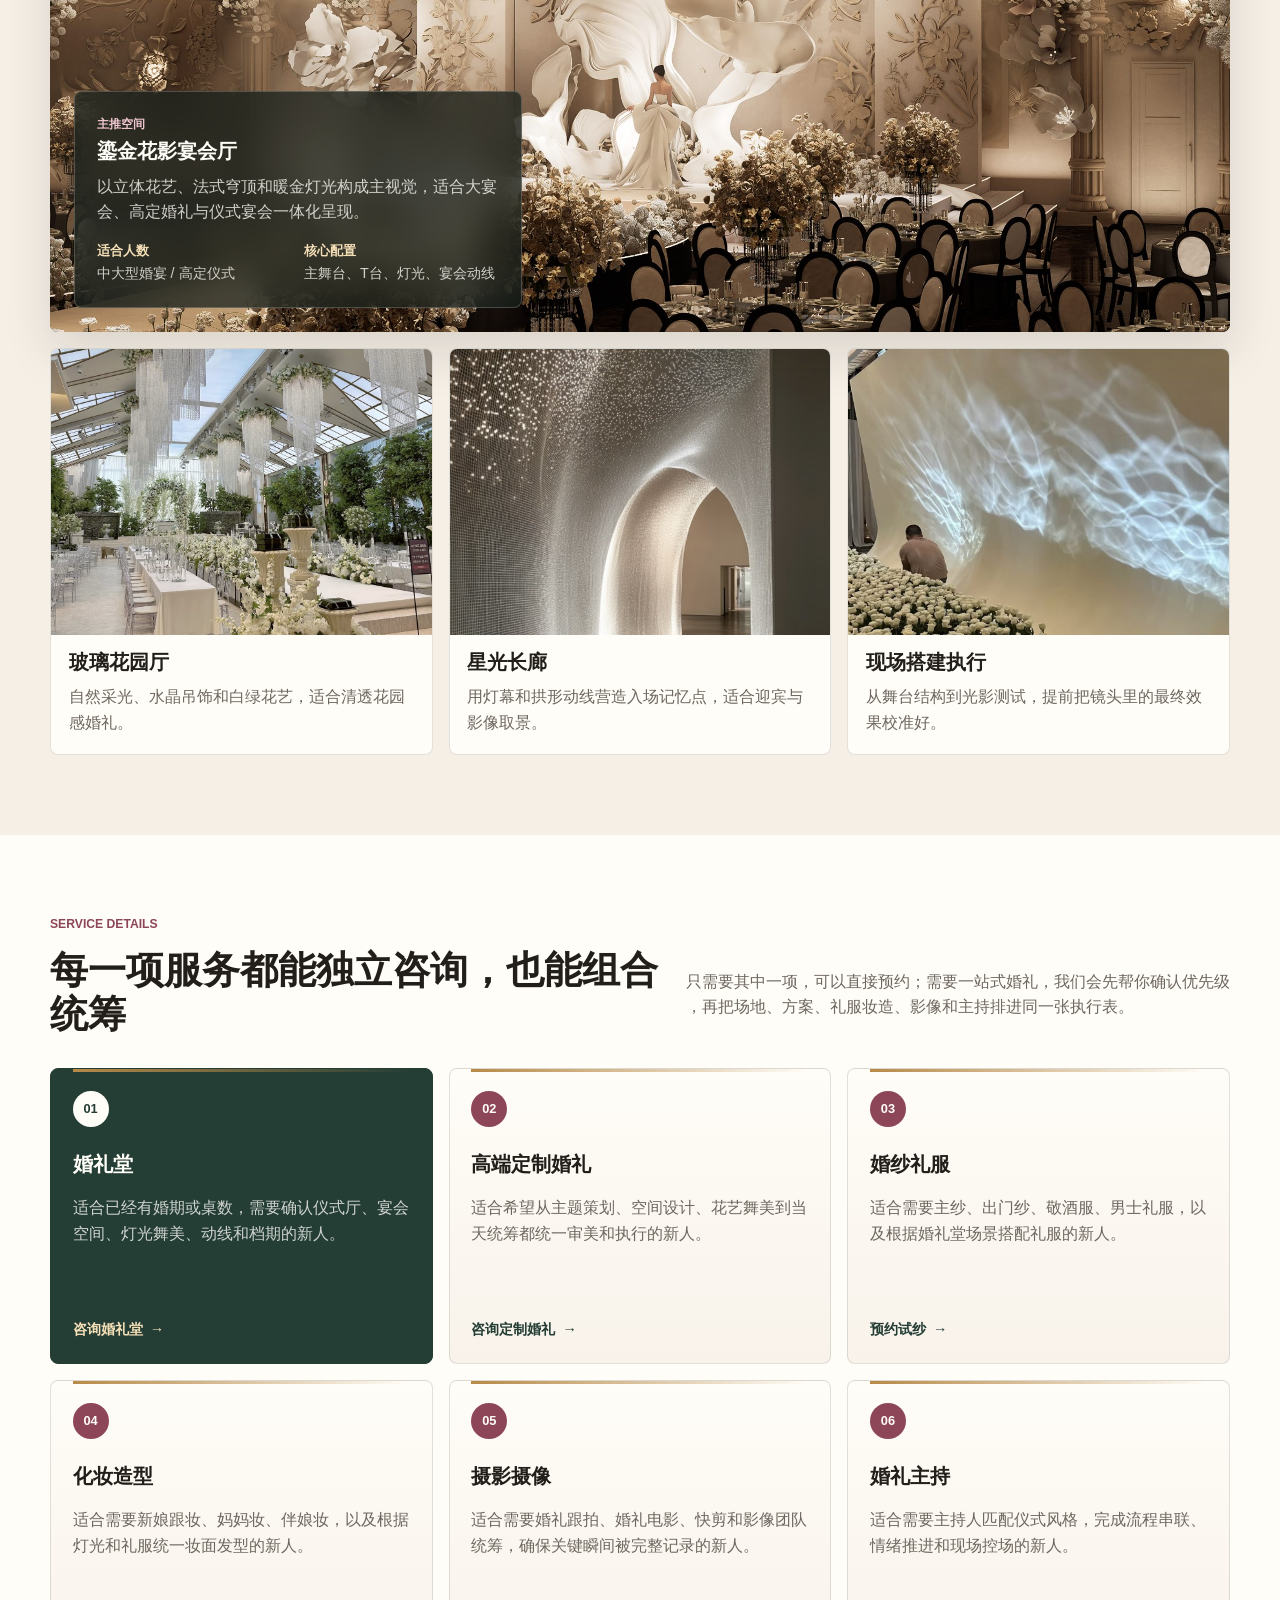
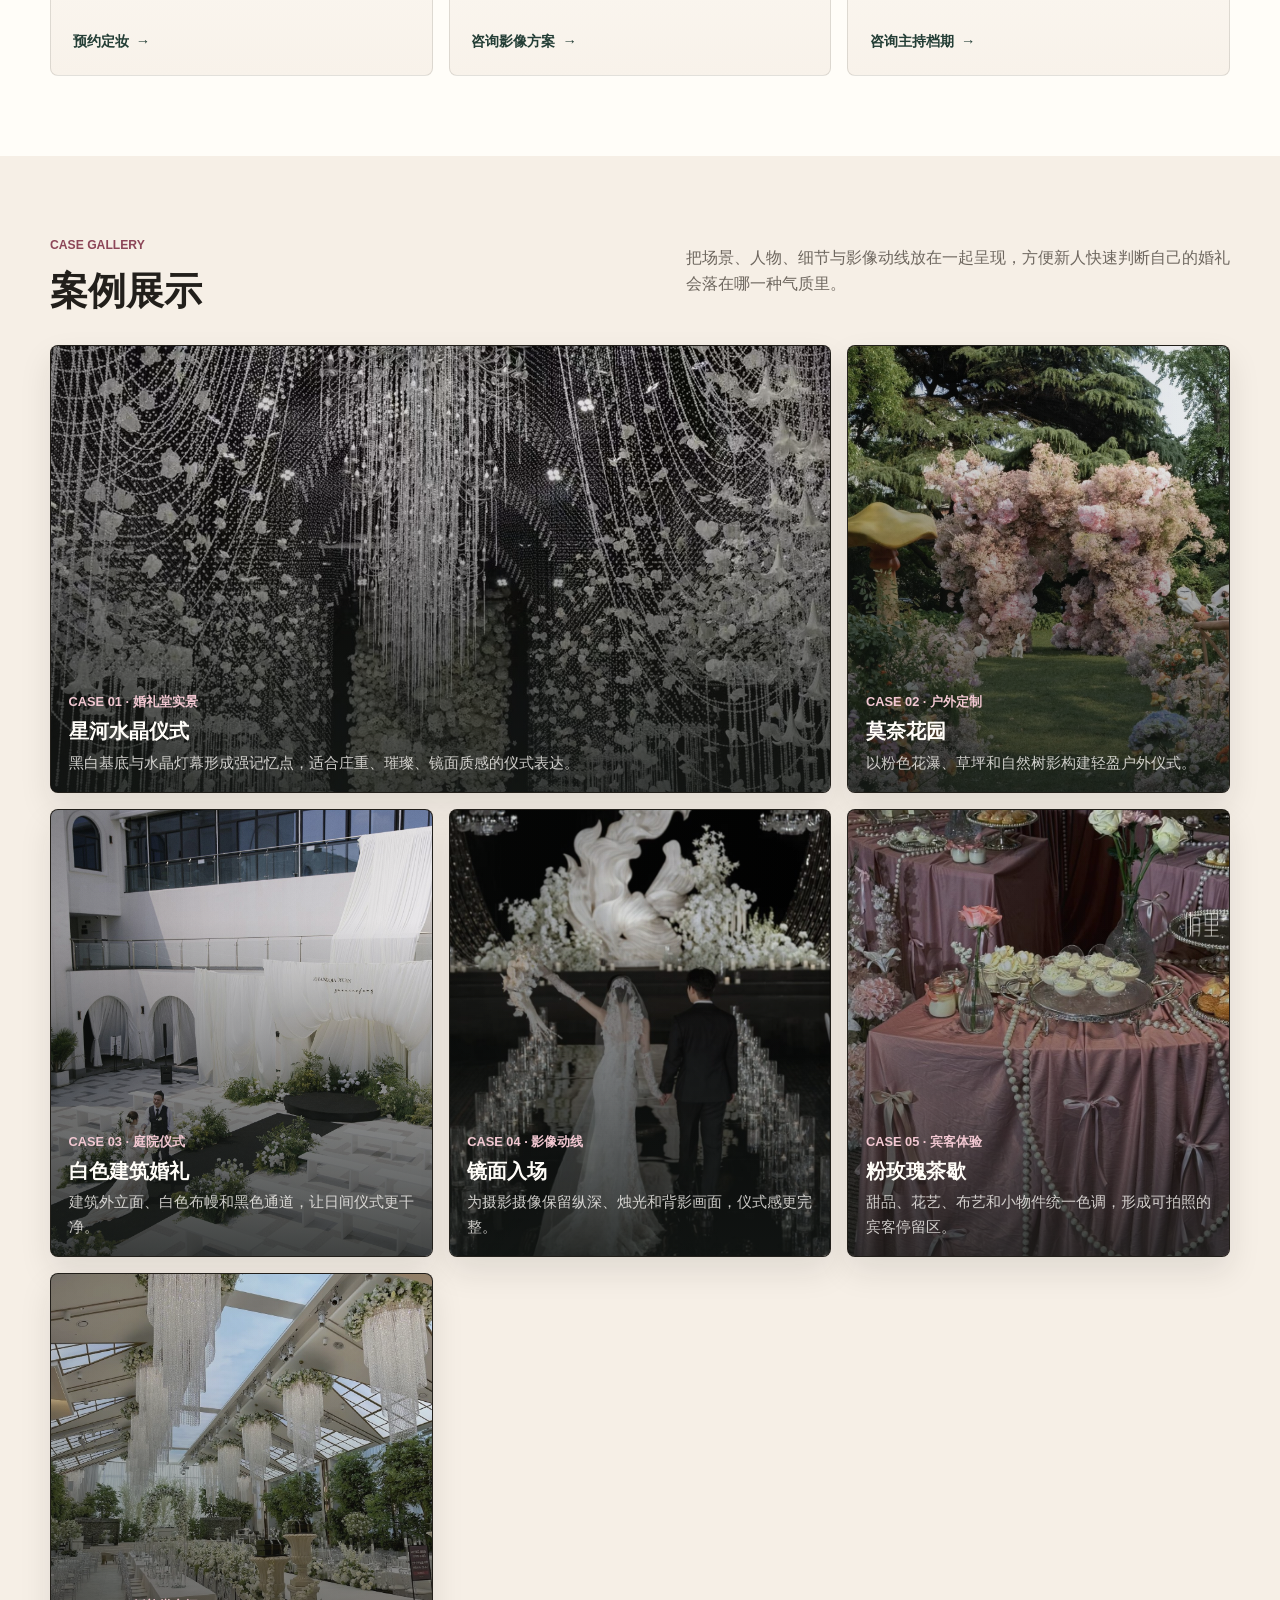
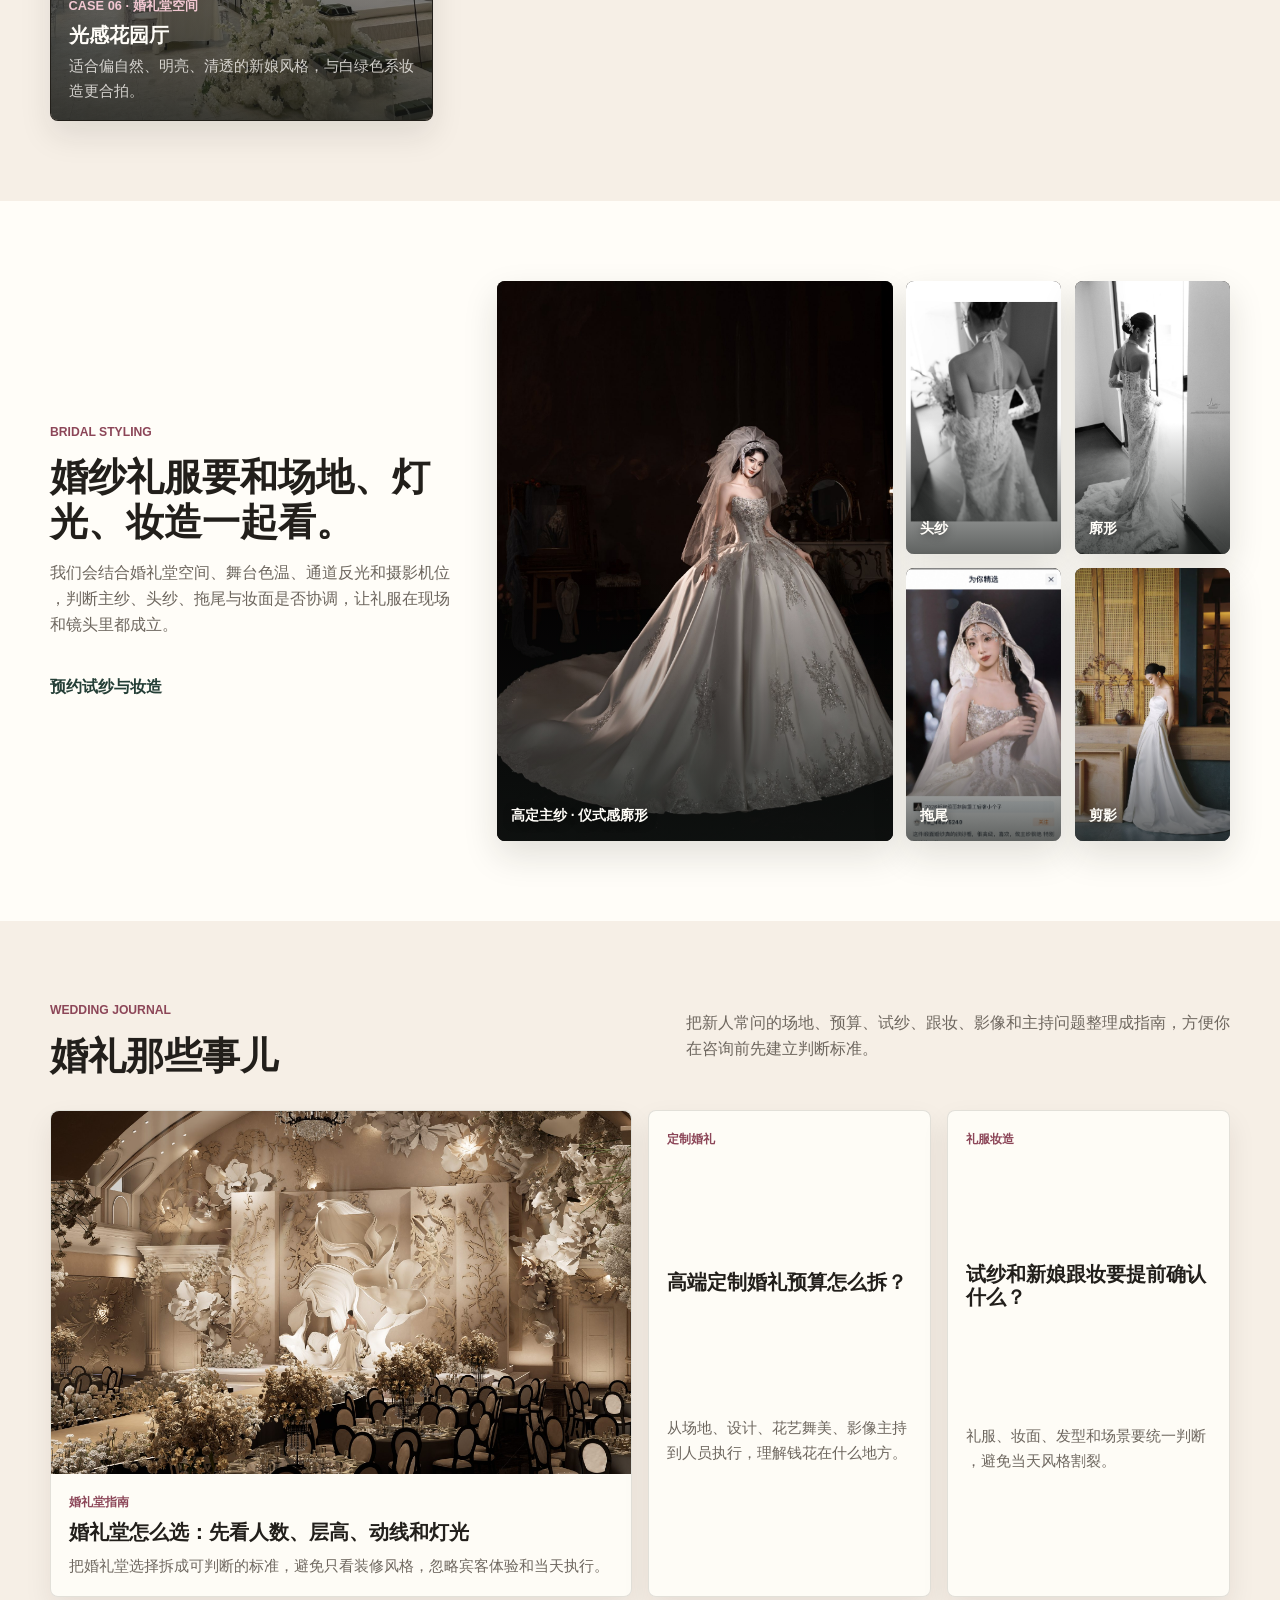
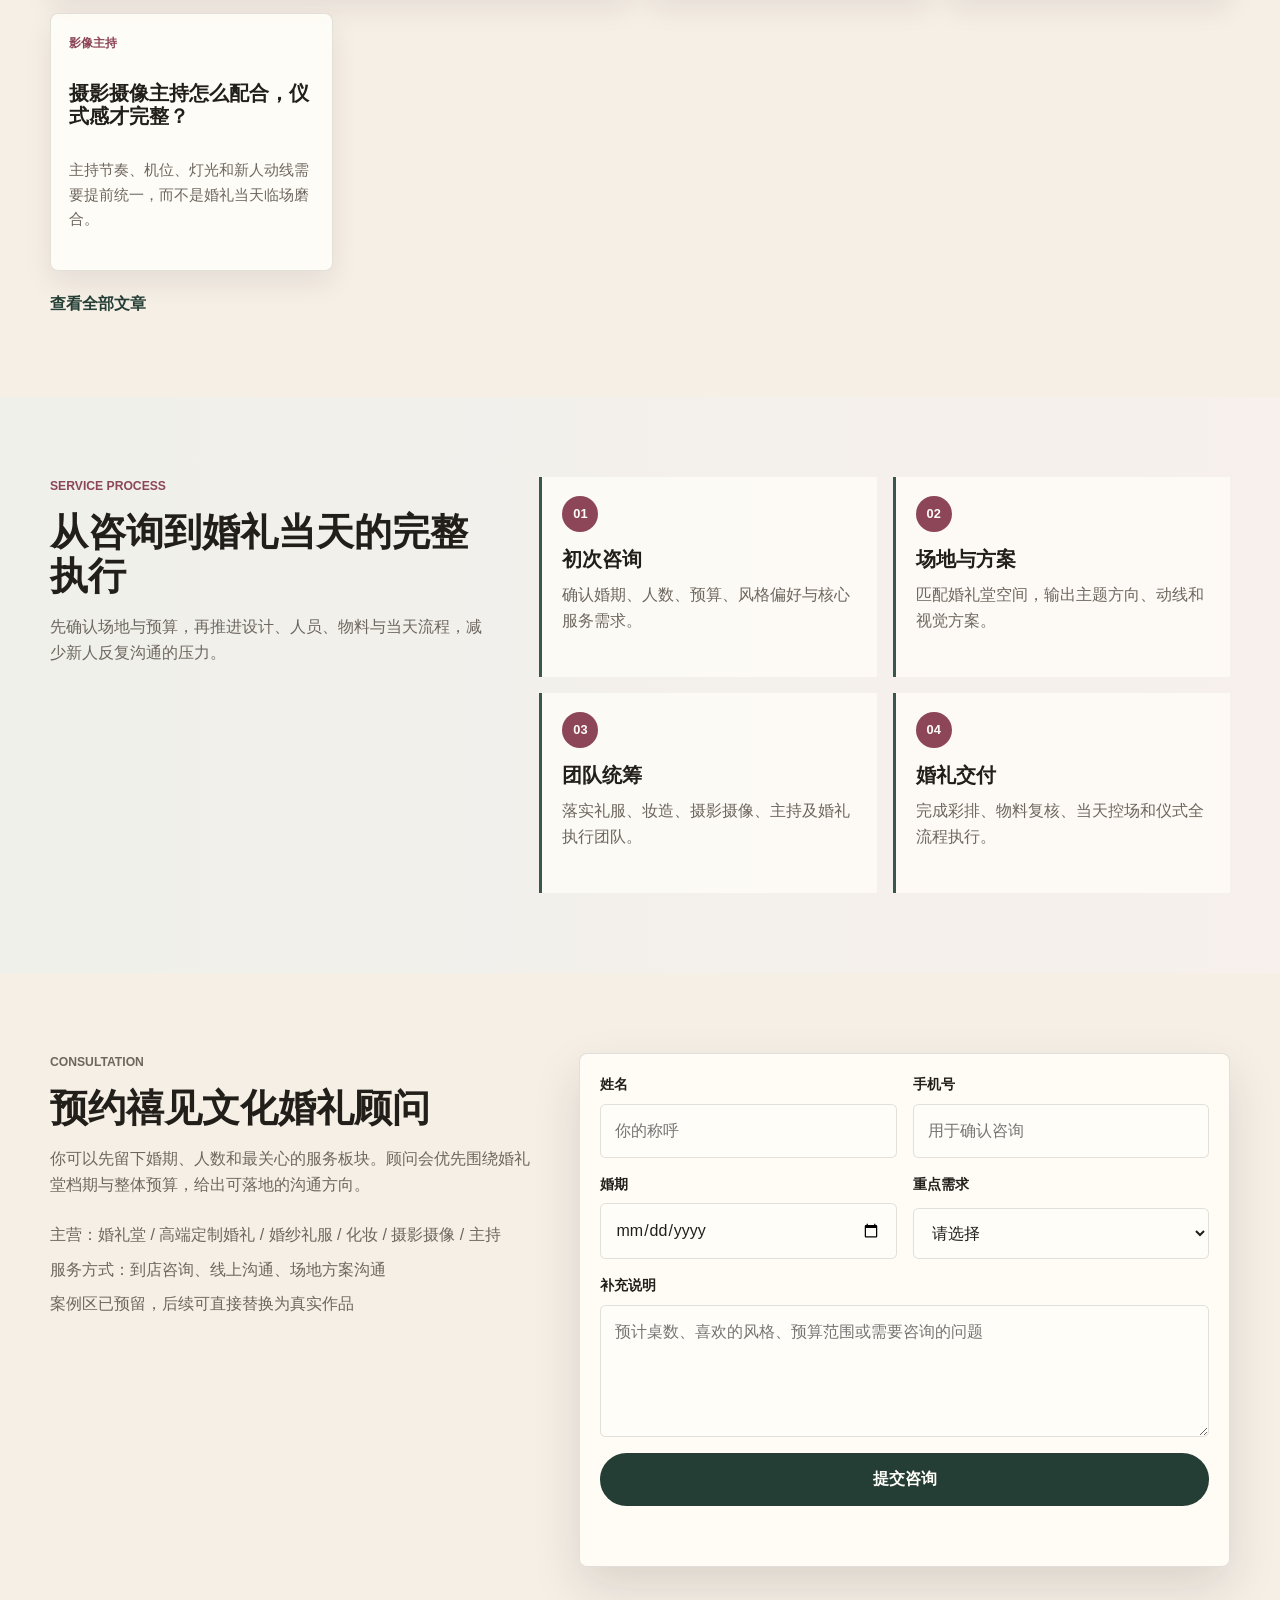
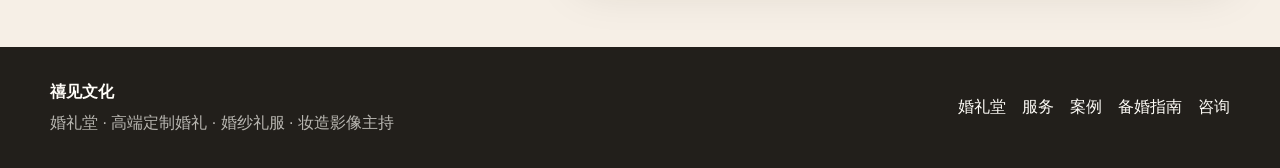
==== commit d24a1e75: "Add cinematic hero film background" ====
--- a/index.html
+++ b/index.html
@@ -19,6 +19,7 @@
     <title>禧见文化 | 婚礼堂与高端定制婚礼</title>
     <link rel="preload" as="image" href="assets/real/hero-gilded-hall.jpg" />
     <link rel="preload" as="image" href="assets/bridal/bridal-hero-couture.jpg" />
+    <link rel="preload" as="video" href="assets/video/xijian-hero-film.mp4" type="video/mp4" />
     <link rel="stylesheet" href="styles.css" />
     <script type="application/ld+json">
       {
@@ -80,7 +81,20 @@
 
     <main id="home">
       <section class="hero" aria-label="禧见文化婚礼堂">
-        <div class="hero-media" aria-hidden="true"></div>
+        <div class="hero-media" aria-hidden="true">
+          <video
+            class="hero-film"
+            poster="assets/video/xijian-hero-poster.jpg"
+            autoplay
+            muted
+            loop
+            playsinline
+            preload="metadata"
+          >
+            <source src="assets/video/xijian-hero-film.mp4" type="video/mp4" />
+            <source src="assets/video/xijian-hero-film.webm" type="video/webm" />
+          </video>
+        </div>
         <div class="hero-ambient" aria-hidden="true"></div>
         <div class="hero-content">
           <div class="hero-copy" data-reveal>
--- a/styles.css
+++ b/styles.css
@@ -230,6 +230,13 @@
   background-size: cover;
 }
 
+.hero-film {
+  width: 100%;
+  height: 100%;
+  object-fit: cover;
+  object-position: center;
+}
+
 .hero::after {
   position: absolute;
   inset: 0;
@@ -1278,9 +1285,9 @@
 }
 
 .hero-media {
-  transform: scale(1.045);
+  transform: none;
   transform-origin: 58% center;
-  animation: heroDrift 18s ease-in-out infinite alternate;
+  animation: none;
 }
 
 .hero-ambient {
@@ -1637,8 +1644,31 @@
     grid-template-columns: 1fr;
   }
 
+  .hero-service-links {
+    grid-template-columns: repeat(2, minmax(0, 1fr));
+    gap: 0.5rem;
+  }
+
+  .hero-service-links a {
+    min-height: 4rem;
+    padding: 0.65rem;
+  }
+
+  .hero-service-links strong {
+    font-size: 0.9rem;
+  }
+
+  .hero-service-links span {
+    font-size: 0.72rem;
+  }
+
   .hero-service-panel {
     padding: 1rem;
+  }
+
+  .hero-service-panel h2 {
+    margin-bottom: 0.8rem;
+    font-size: 1.18rem;
   }
 
   .service-map {
@@ -1660,8 +1690,15 @@
   }
 }
 
+@media (max-width: 360px) {
+  .hero-service-links {
+    grid-template-columns: 1fr;
+  }
+}
+
 @media (prefers-reduced-motion: reduce) {
   .hero-media,
+  .hero-film,
   .hero-ambient,
   [data-reveal],
   .attire-showcase img,
@@ -1675,4 +1712,8 @@
   [data-reveal] {
     opacity: 1;
   }
-}
+
+  .hero-film {
+    display: none;
+  }
+}
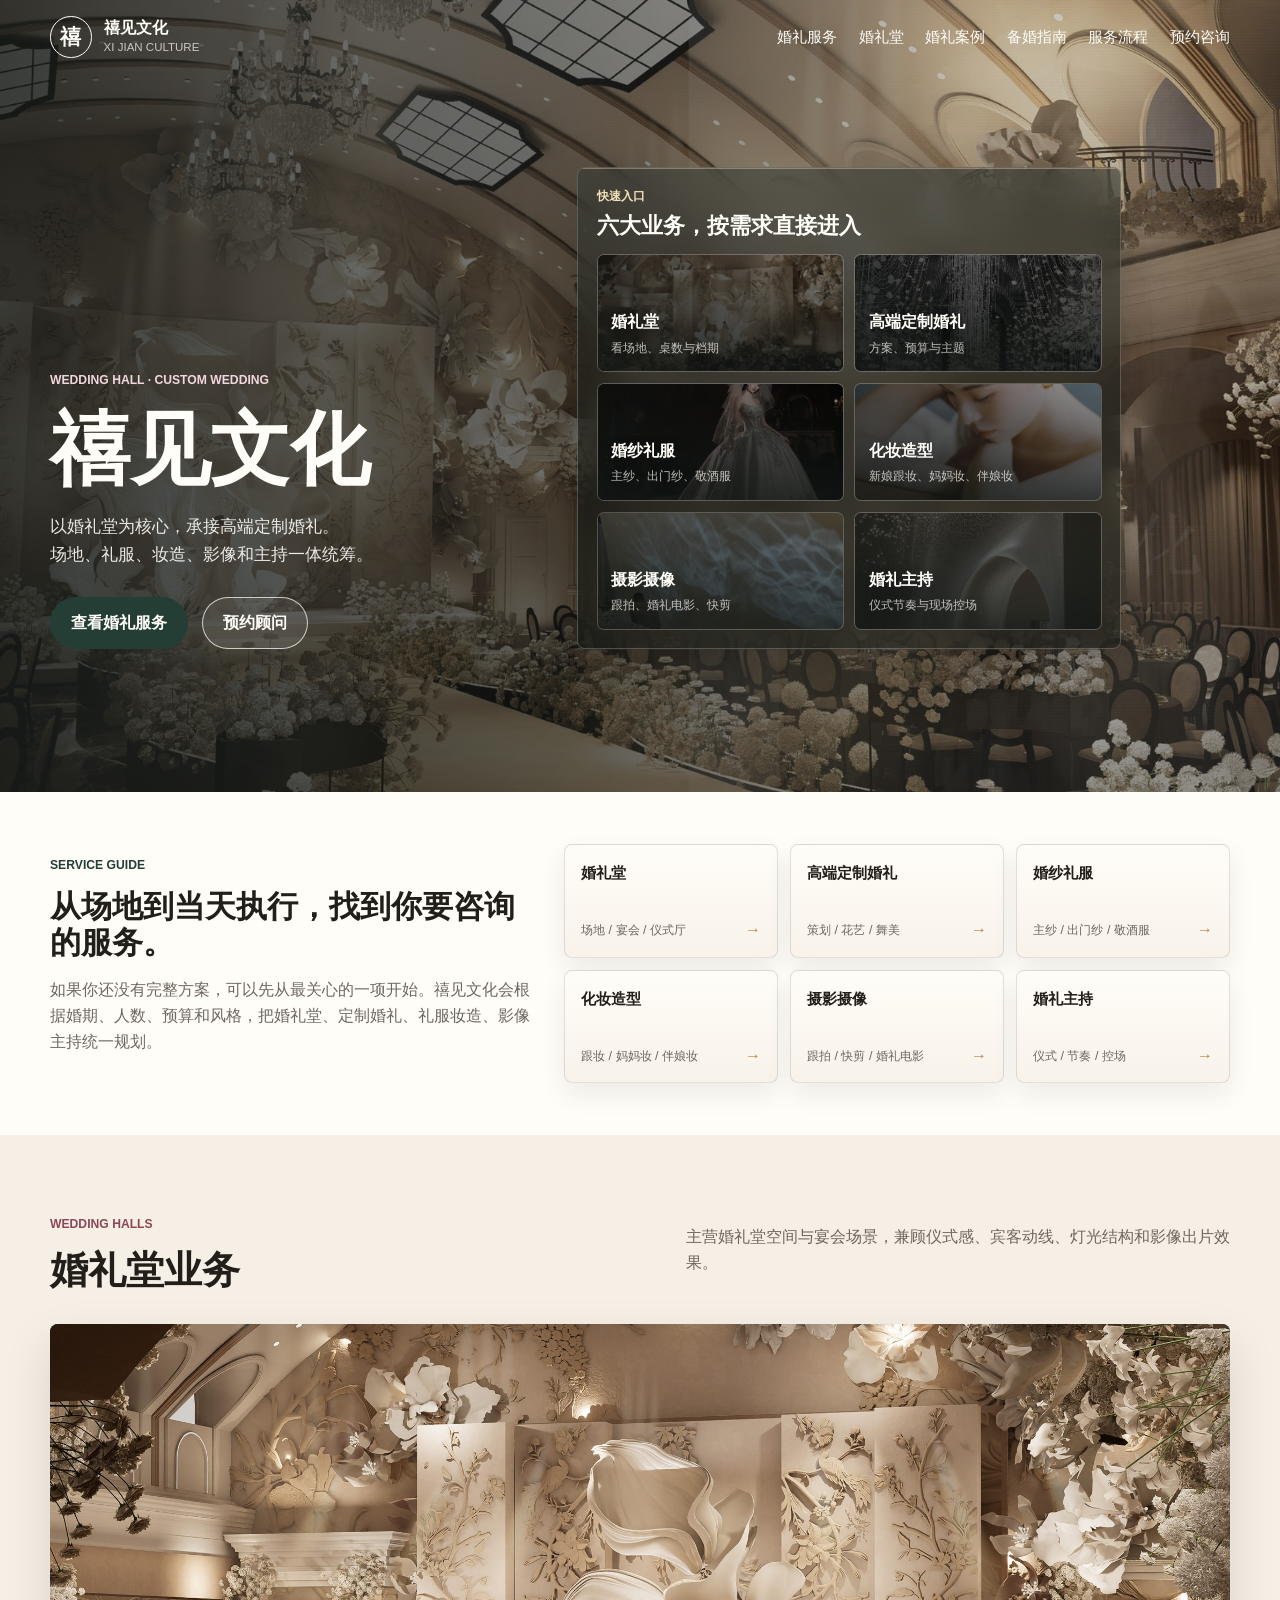
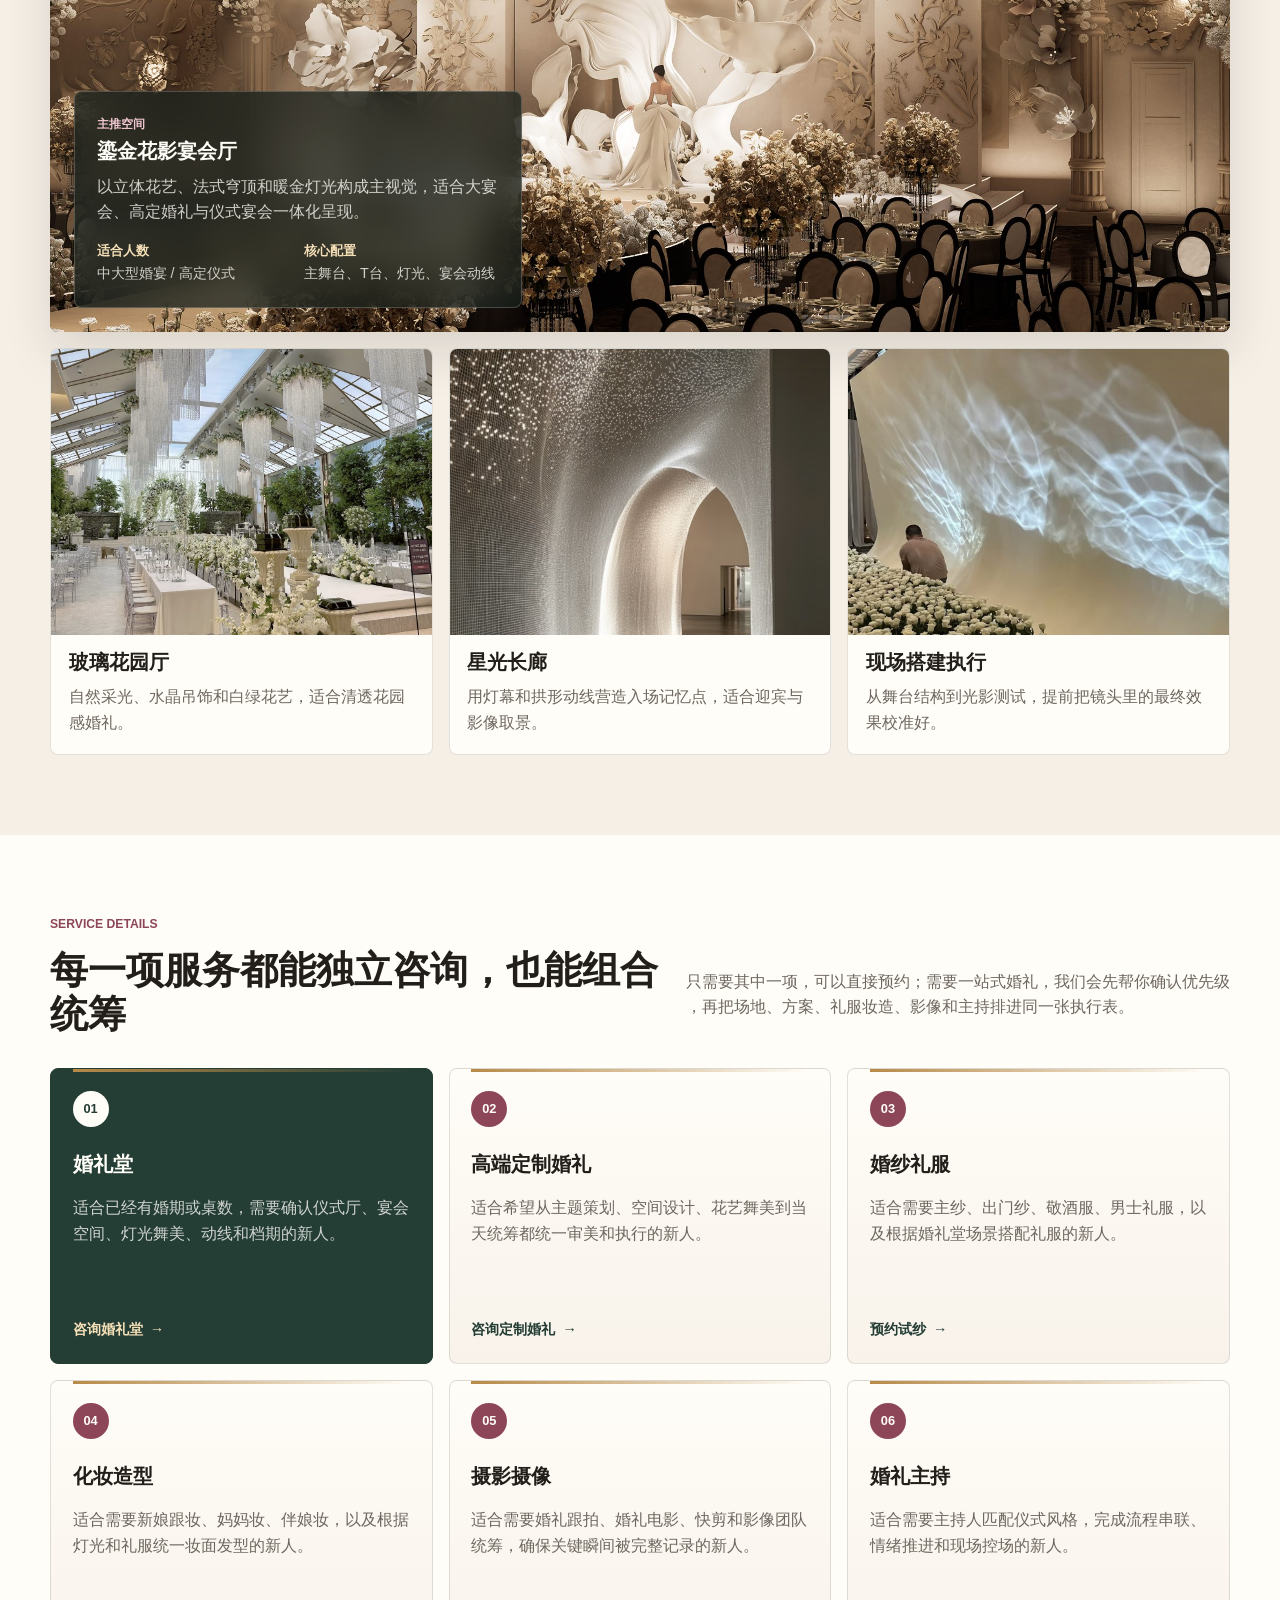
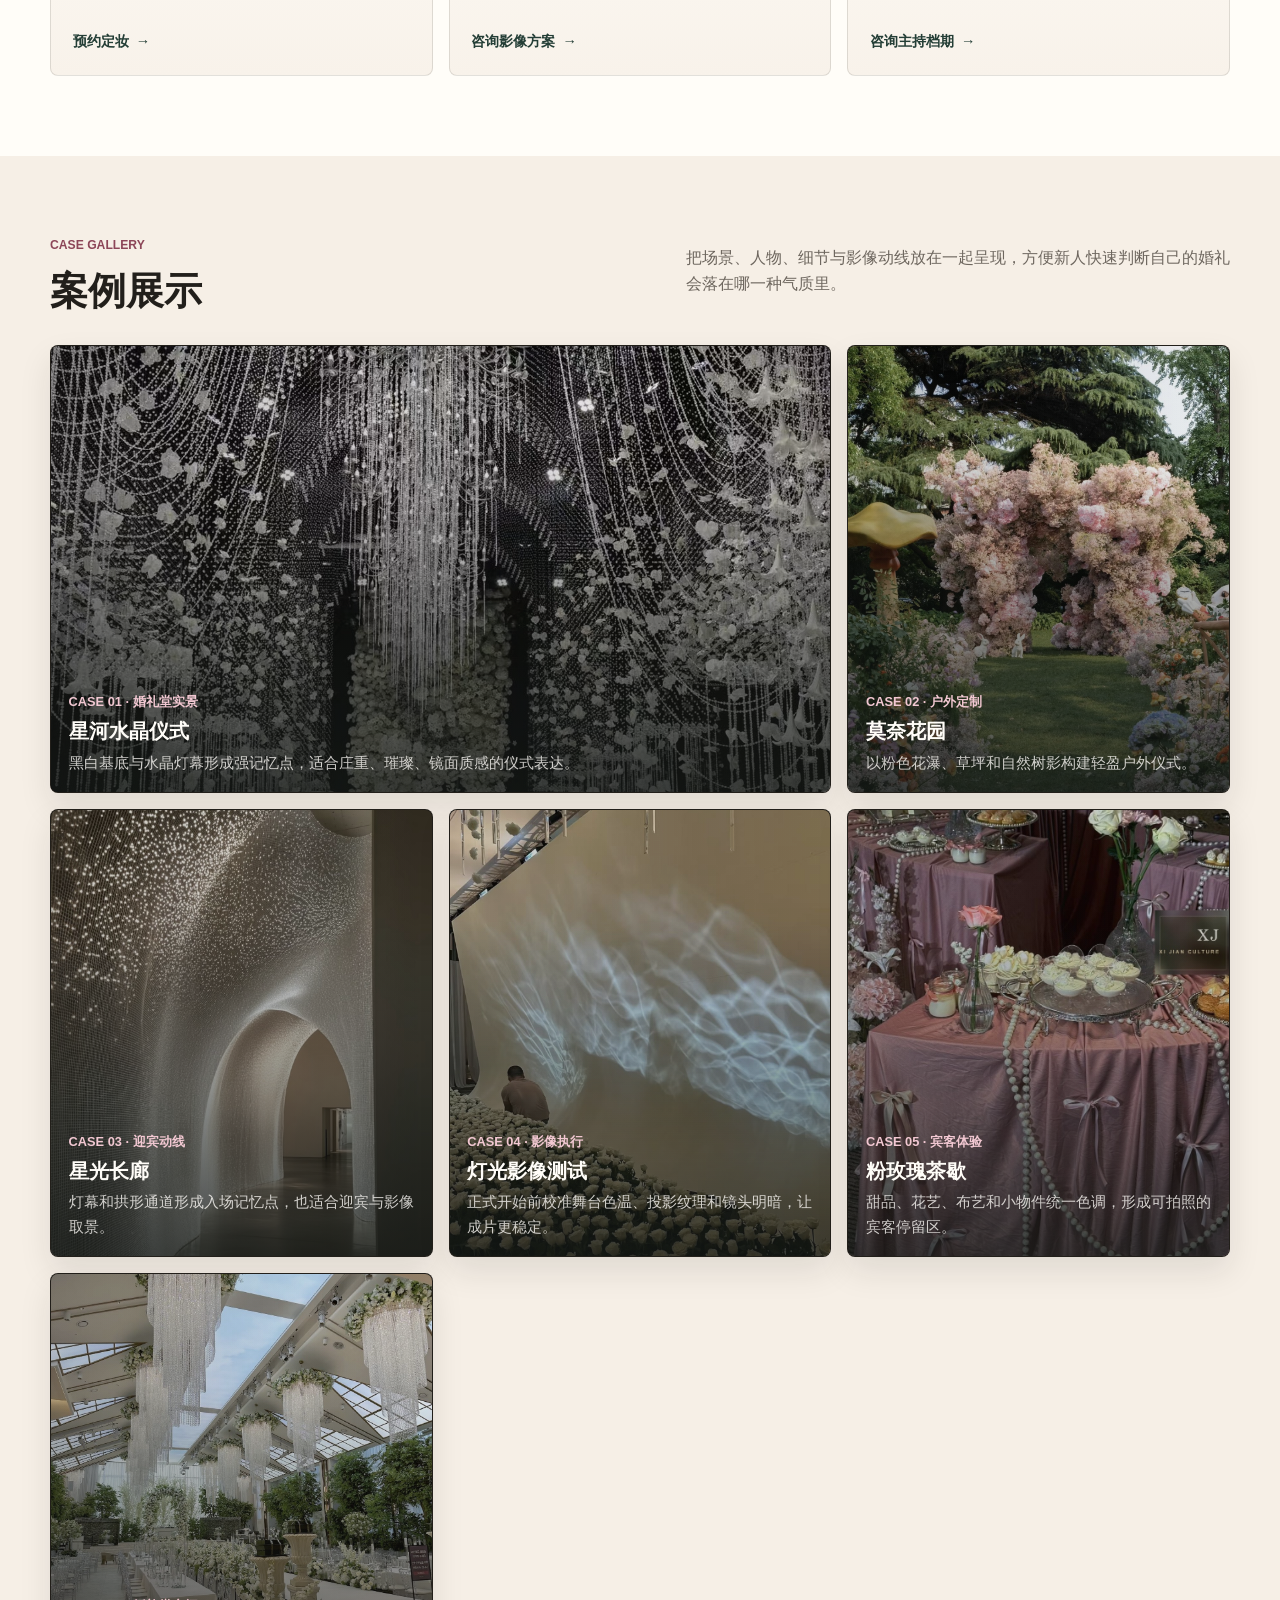
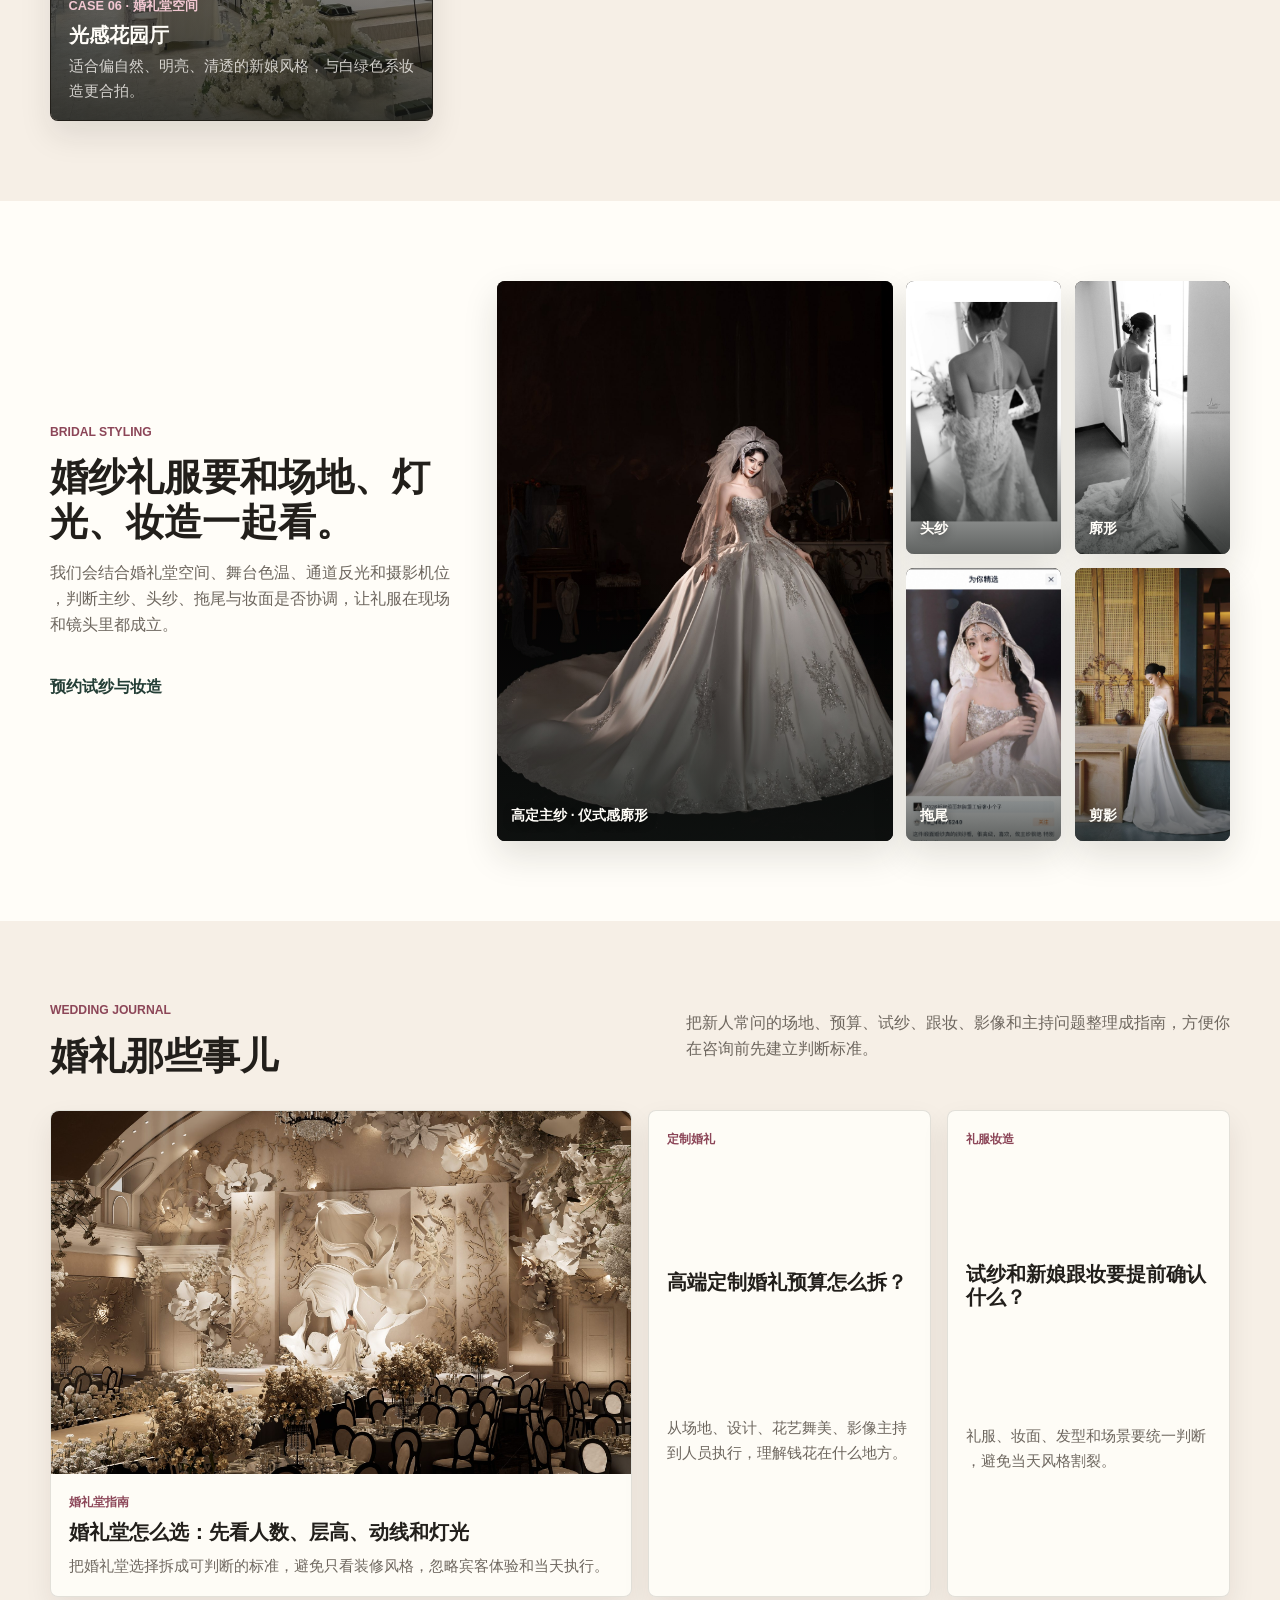
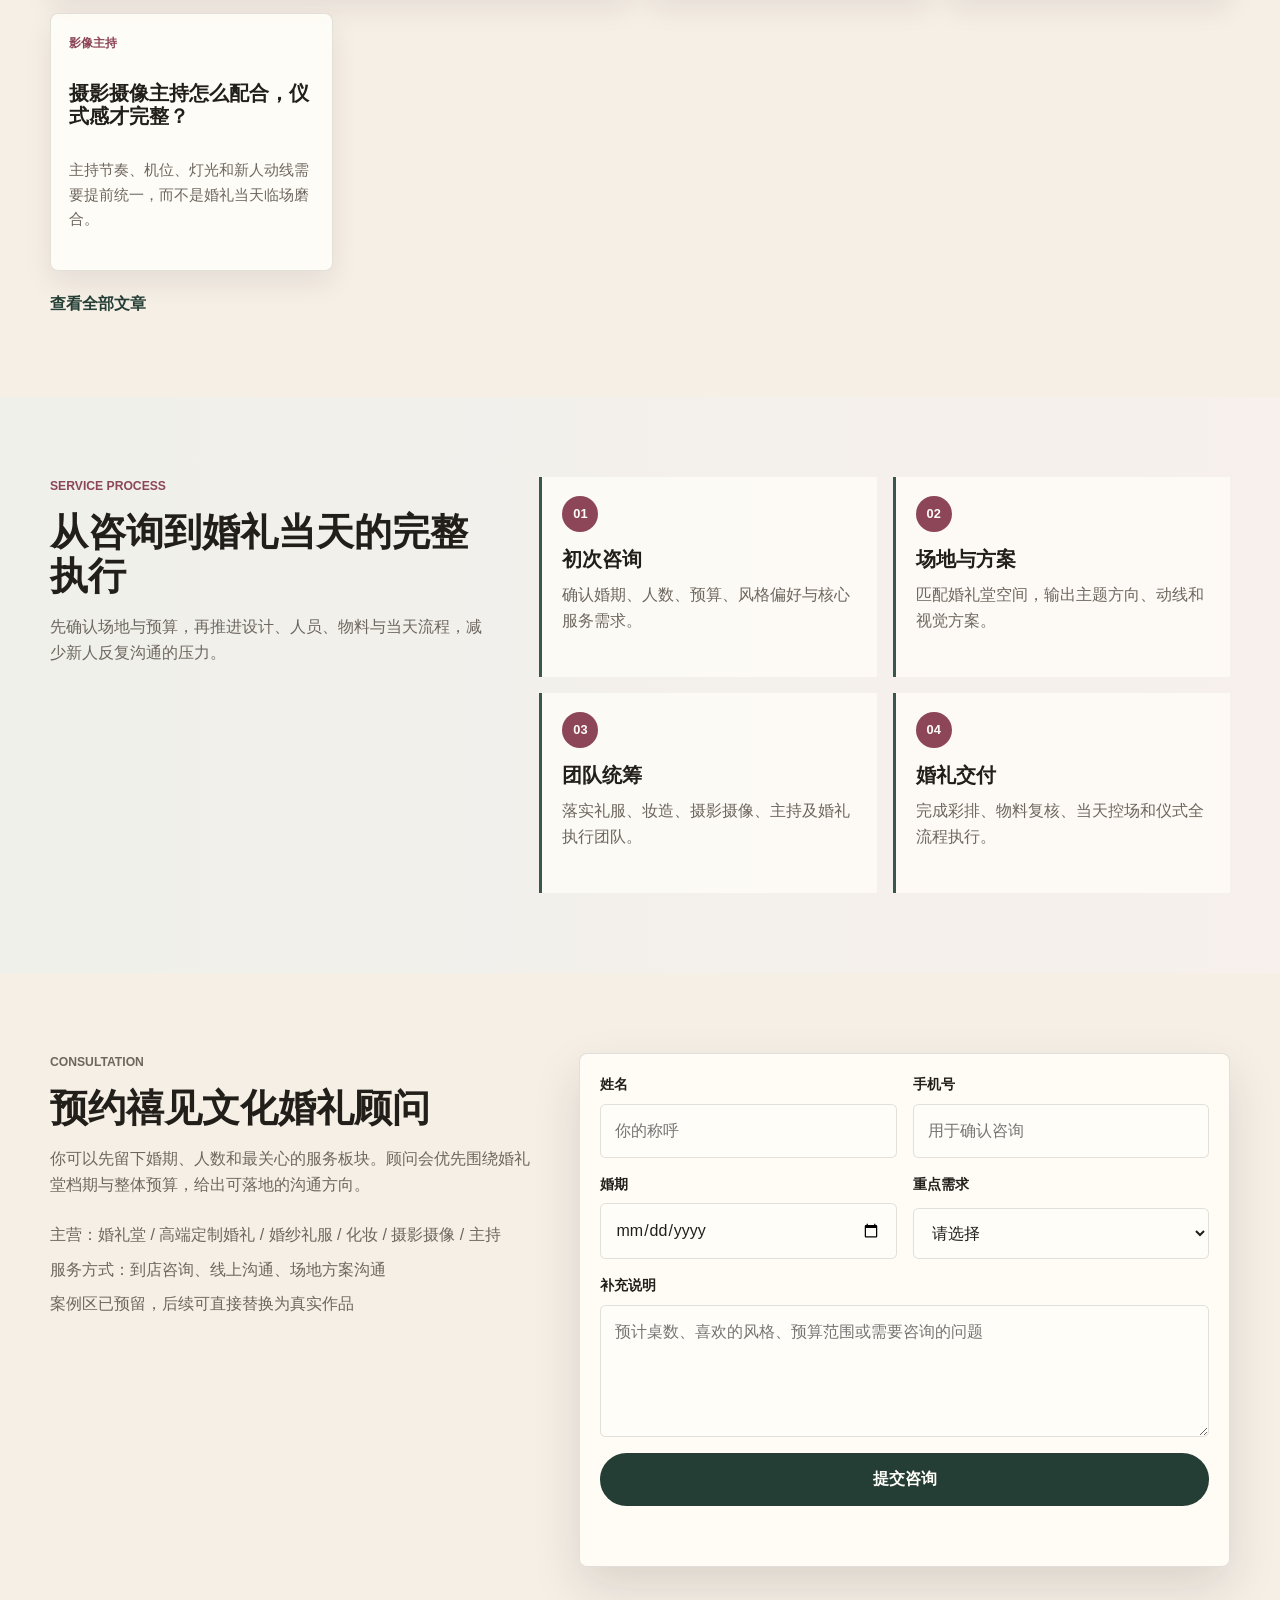
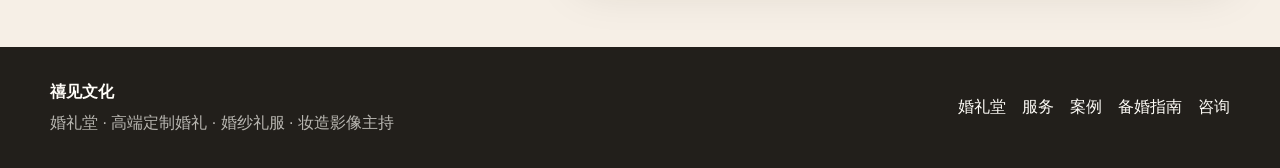
==== commit f8e7b38a: "Add image-led service navigation" ====
--- a/index.html
+++ b/index.html
@@ -112,14 +112,38 @@
 
           <aside class="hero-service-panel" aria-label="快速选择婚礼服务" data-reveal>
             <span class="panel-kicker">快速入口</span>
-            <h2>先从最关心的服务开始</h2>
+            <h2>六大业务，按需求直接进入</h2>
             <div class="hero-service-links">
-              <a href="#service-hall"><strong>婚礼堂</strong><span>看场地、桌数与档期</span></a>
-              <a href="#service-custom"><strong>高端定制婚礼</strong><span>方案、预算与主题</span></a>
-              <a href="#service-dress"><strong>婚纱礼服</strong><span>主纱、出门纱、敬酒服</span></a>
-              <a href="#service-makeup"><strong>化妆造型</strong><span>新娘跟妆、妈妈妆、伴娘妆</span></a>
-              <a href="#service-photo"><strong>摄影摄像</strong><span>跟拍、婚礼电影、快剪</span></a>
-              <a href="#service-host"><strong>婚礼主持</strong><span>仪式节奏与现场控场</span></a>
+              <a href="#service-hall">
+                <img src="assets/real/hall-gilded-stage.jpg" alt="" loading="eager" />
+                <strong>婚礼堂</strong>
+                <span>看场地、桌数与档期</span>
+              </a>
+              <a href="#service-custom">
+                <img src="assets/real/case-crystal-aisle.jpg" alt="" loading="eager" />
+                <strong>高端定制婚礼</strong>
+                <span>方案、预算与主题</span>
+              </a>
+              <a href="#service-dress">
+                <img src="assets/bridal/bridal-hero-couture.jpg" alt="" loading="eager" />
+                <strong>婚纱礼服</strong>
+                <span>主纱、出门纱、敬酒服</span>
+              </a>
+              <a href="#service-makeup">
+                <img src="assets/bridal/bridal-soft-silhouette.jpg" alt="" loading="eager" />
+                <strong>化妆造型</strong>
+                <span>新娘跟妆、妈妈妆、伴娘妆</span>
+              </a>
+              <a href="#service-photo">
+                <img src="assets/real/production-light-test.jpg" alt="" loading="eager" />
+                <strong>摄影摄像</strong>
+                <span>跟拍、婚礼电影、快剪</span>
+              </a>
+              <a href="#service-host">
+                <img src="assets/real/hall-starlight-corridor.jpg" alt="" loading="eager" />
+                <strong>婚礼主持</strong>
+                <span>仪式节奏与现场控场</span>
+              </a>
             </div>
           </aside>
         </div>
@@ -275,19 +299,19 @@
               </div>
             </article>
             <article class="case-card">
-              <img src="assets/real/case-outdoor-courtyard.jpg" alt="庭院白色婚礼现场" loading="lazy" />
+              <img src="assets/real/hall-starlight-corridor.jpg" alt="星光长廊婚礼堂" loading="lazy" />
               <div>
-                <span>CASE 03 · 庭院仪式</span>
-                <h3>白色建筑婚礼</h3>
-                <p>建筑外立面、白色布幔和黑色通道，让日间仪式更干净。</p>
+                <span>CASE 03 · 迎宾动线</span>
+                <h3>星光长廊</h3>
+                <p>灯幕和拱形通道形成入场记忆点，也适合迎宾与影像取景。</p>
               </div>
             </article>
             <article class="case-card">
-              <img src="assets/real/case-couple-black-aisle.jpg" alt="新人在黑色镜面仪式通道牵手" loading="lazy" />
+              <img src="assets/real/production-light-test.jpg" alt="婚礼堂灯光与影像测试现场" loading="lazy" />
               <div>
-                <span>CASE 04 · 影像动线</span>
-                <h3>镜面入场</h3>
-                <p>为摄影摄像保留纵深、烛光和背影画面，仪式感更完整。</p>
+                <span>CASE 04 · 影像执行</span>
+                <h3>灯光影像测试</h3>
+                <p>正式开始前校准舞台色温、投影纹理和镜头明暗，让成片更稳定。</p>
               </div>
             </article>
             <article class="case-card">
--- a/styles.css
+++ b/styles.css
@@ -1305,7 +1305,7 @@
 
 .hero-content {
   display: grid;
-  grid-template-columns: minmax(0, 1fr) minmax(22rem, 0.48fr);
+  grid-template-columns: minmax(0, 0.82fr) minmax(34rem, 0.72fr);
   gap: 2rem;
   align-items: end;
   padding-bottom: 3rem;
@@ -1358,22 +1358,70 @@
   position: relative;
   display: grid;
   grid-template-columns: repeat(2, minmax(0, 1fr));
-  gap: 0.55rem;
+  gap: 0.65rem;
 }
 
 .hero-service-links a {
+  position: relative;
   display: grid;
   gap: 0.15rem;
-  min-height: 4.35rem;
-  align-content: center;
+  min-height: 7.4rem;
+  align-content: end;
+  overflow: hidden;
   border: 1px solid rgba(255, 253, 248, 0.16);
   border-radius: 0.45rem;
-  padding: 0.72rem;
-  background: rgba(255, 253, 248, 0.07);
+  padding: 0.85rem;
+  background: rgba(255, 253, 248, 0.08);
+  isolation: isolate;
   transition:
     transform 180ms ease,
     border-color 180ms ease,
     background 180ms ease;
+  animation: serviceCardBreathe 5.8s ease-in-out infinite;
+}
+
+.hero-service-links a:nth-child(2n) {
+  animation-delay: 0.7s;
+}
+
+.hero-service-links a:nth-child(3n) {
+  animation-delay: 1.2s;
+}
+
+.hero-service-links img {
+  position: absolute;
+  inset: 0;
+  z-index: -2;
+  width: 100%;
+  height: 100%;
+  object-fit: cover;
+  filter: saturate(0.92) contrast(1.04) brightness(0.68);
+  transform: scale(1.02);
+  transition: transform 700ms ease, filter 700ms ease;
+}
+
+.hero-service-links a::before {
+  position: absolute;
+  inset: 0;
+  z-index: -1;
+  background:
+    linear-gradient(180deg, rgba(20, 24, 22, 0.1), rgba(20, 24, 22, 0.78)),
+    linear-gradient(90deg, rgba(20, 24, 22, 0.55), rgba(20, 24, 22, 0.08));
+  content: "";
+}
+
+.hero-service-links a::after {
+  position: absolute;
+  right: 0.75rem;
+  top: 0.7rem;
+  color: rgba(244, 223, 183, 0.82);
+  content: "→";
+  font-weight: 800;
+  opacity: 0;
+  transform: translateX(-0.25rem);
+  transition:
+    opacity 180ms ease,
+    transform 180ms ease;
 }
 
 .hero-service-links a:hover,
@@ -1383,12 +1431,34 @@
   transform: translateY(-2px);
 }
 
-.hero-service-links strong,
+.hero-service-links a:hover img,
+.hero-service-links a:focus-visible img {
+  filter: saturate(1.04) contrast(1.06) brightness(0.78);
+  transform: scale(1.07);
+}
+
+.hero-service-links a:hover::after,
+.hero-service-links a:focus-visible::after {
+  opacity: 1;
+  transform: translateX(0);
+}
+
+.hero-service-links strong {
+  color: var(--paper);
+  font-size: 1rem;
+  text-shadow: 0 0.45rem 1rem rgba(0, 0, 0, 0.36);
+}
+
 .service-map-grid strong {
   font-size: 0.96rem;
 }
 
-.hero-service-links span,
+.hero-service-links span {
+  color: rgba(255, 253, 248, 0.72);
+  font-size: 0.78rem;
+  text-shadow: 0 0.35rem 0.9rem rgba(0, 0, 0, 0.32);
+}
+
 .service-map-grid span {
   color: rgba(255, 253, 248, 0.68);
   font-size: 0.78rem;
@@ -1607,6 +1677,17 @@
   }
 }
 
+@keyframes serviceCardBreathe {
+  0%, 100% {
+    box-shadow: inset 0 1px 0 rgba(255, 253, 248, 0.08);
+  }
+  50% {
+    box-shadow:
+      inset 0 1px 0 rgba(255, 253, 248, 0.16),
+      0 0.7rem 1.5rem rgba(0, 0, 0, 0.16);
+  }
+}
+
 @media (max-width: 980px) {
   .hero-content,
   .service-map,
